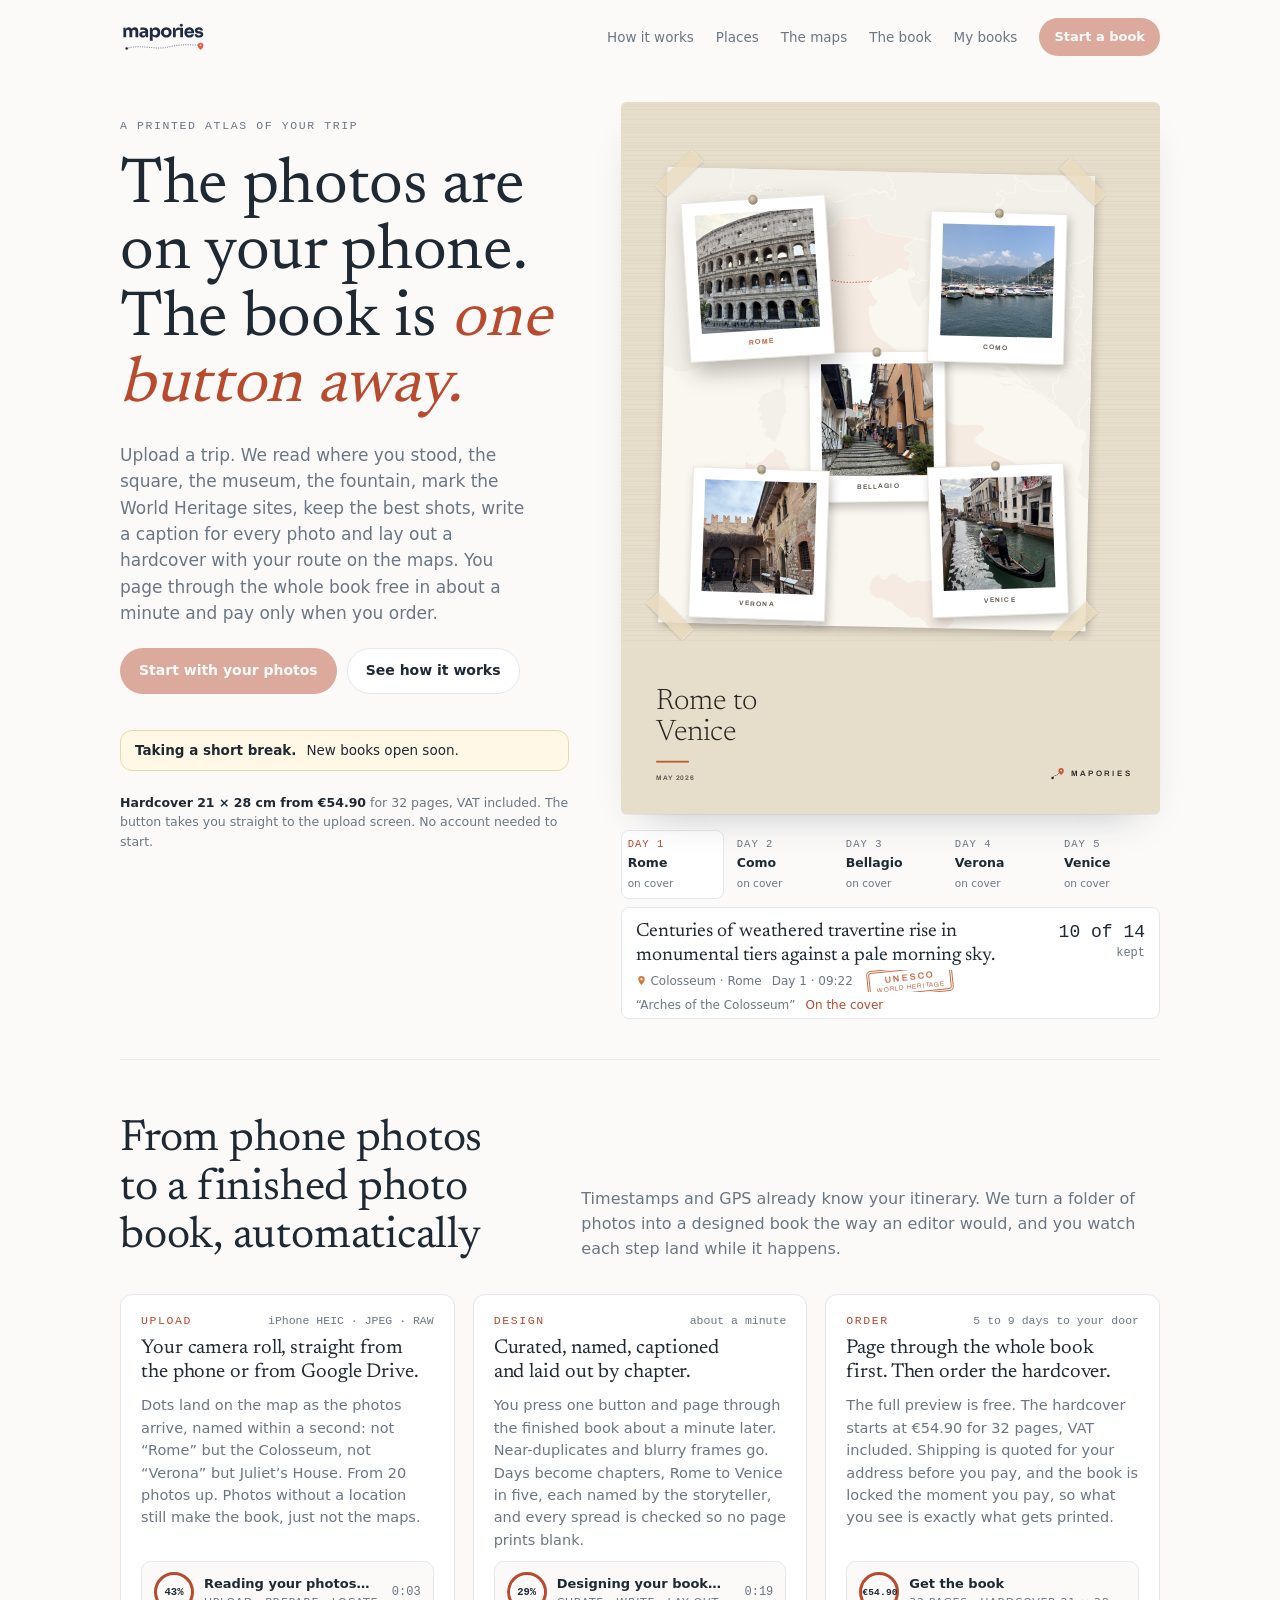
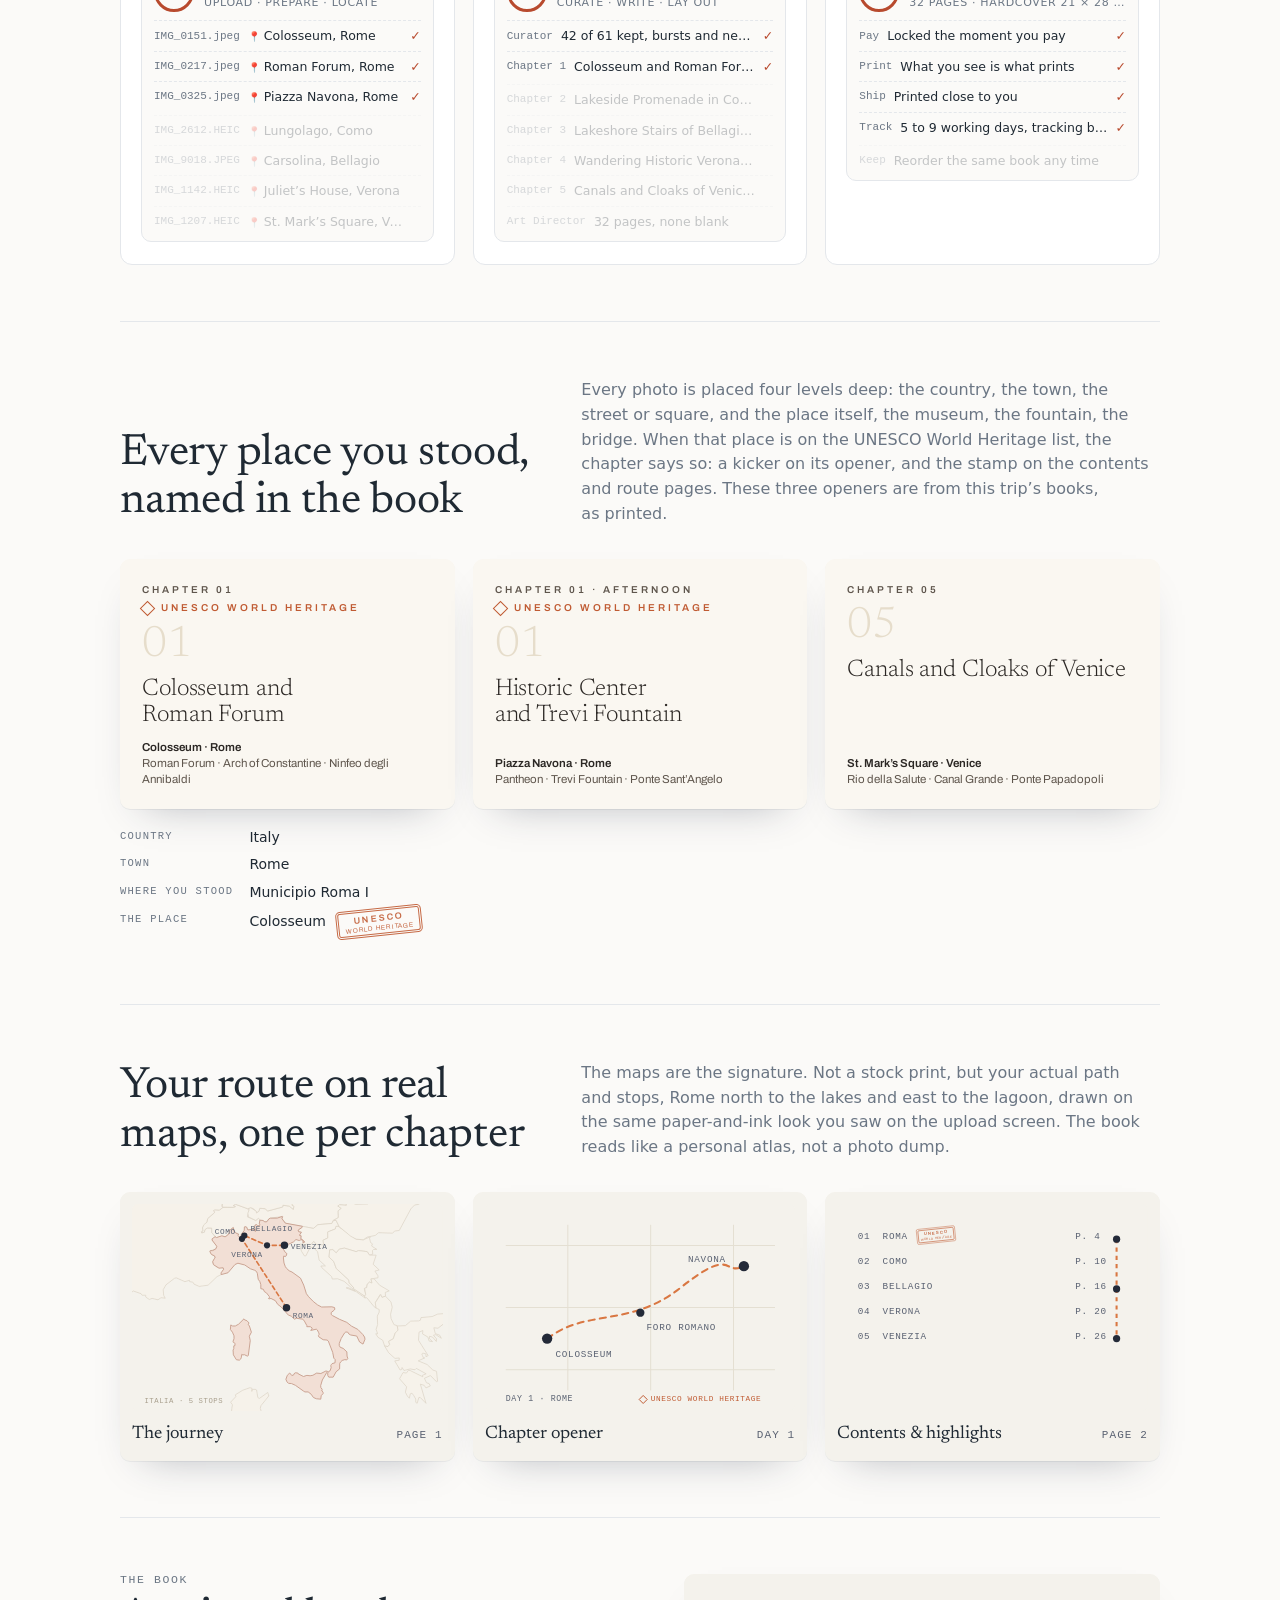
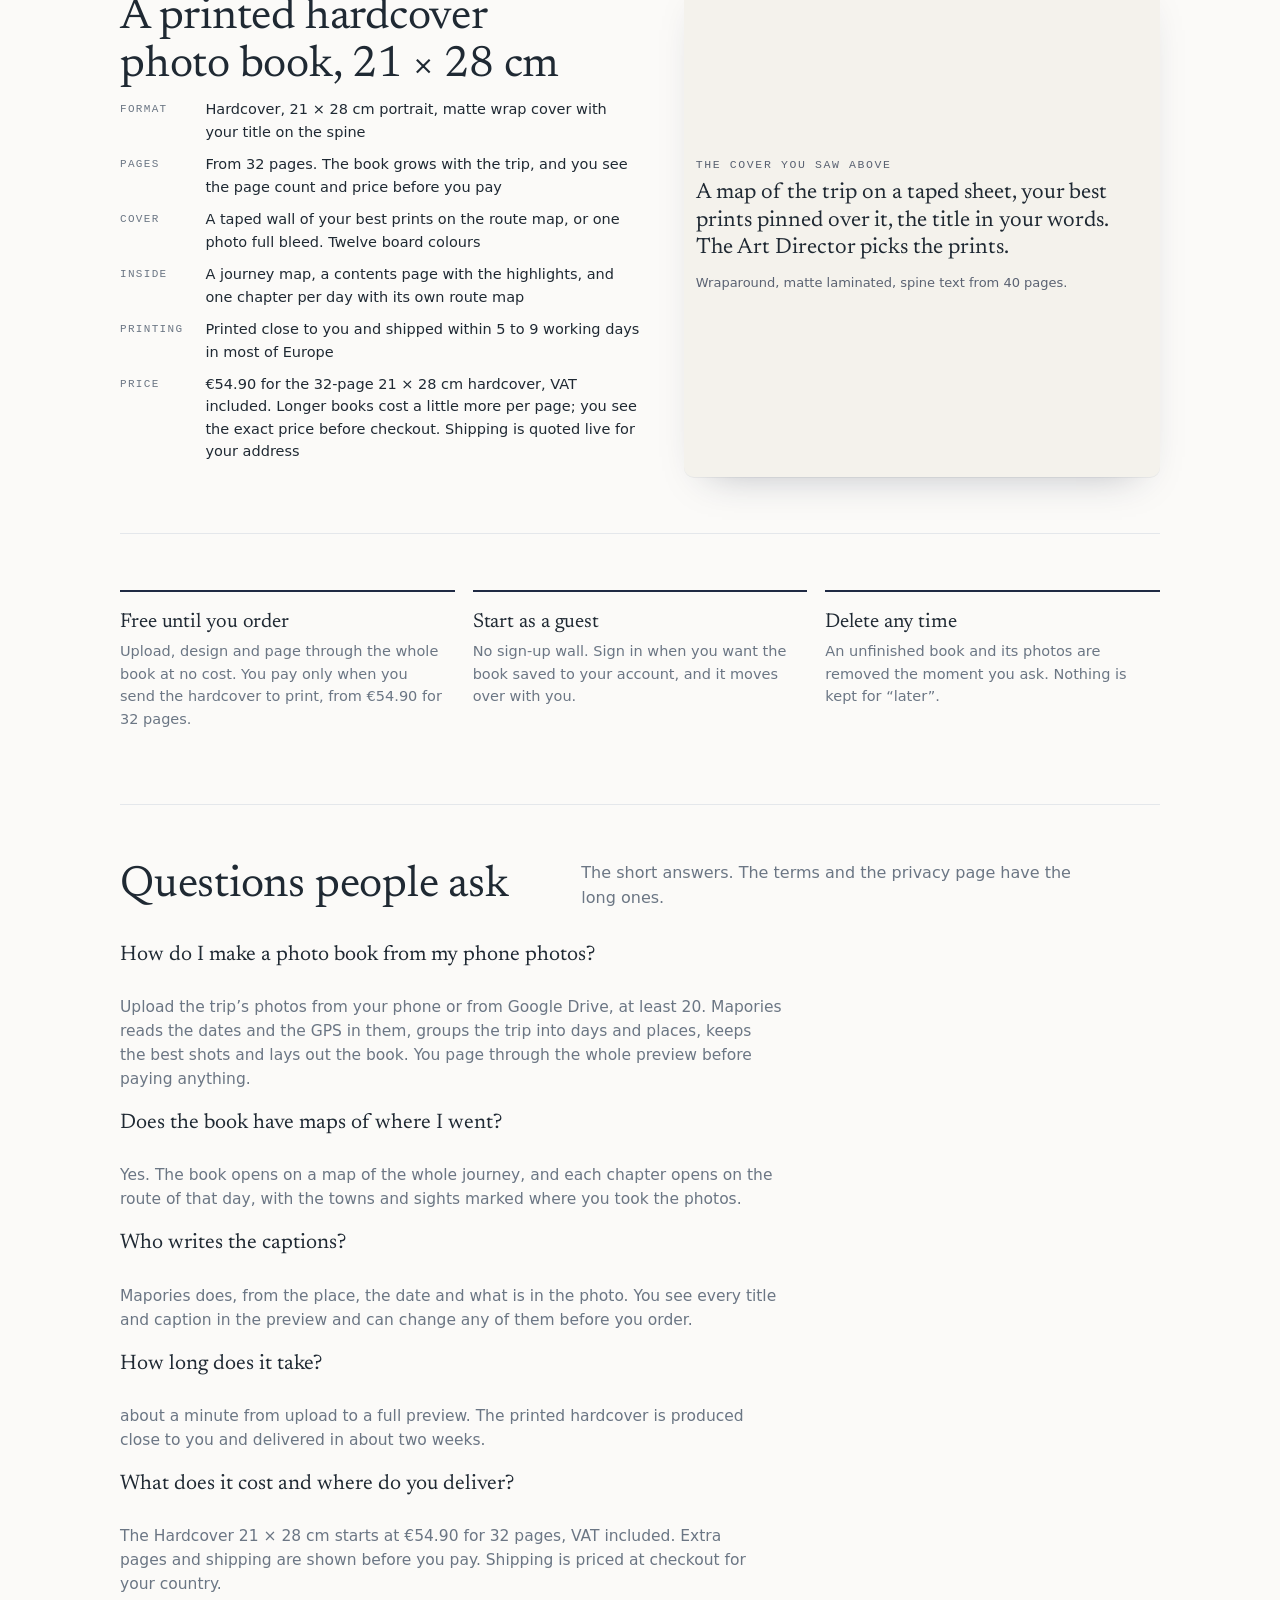
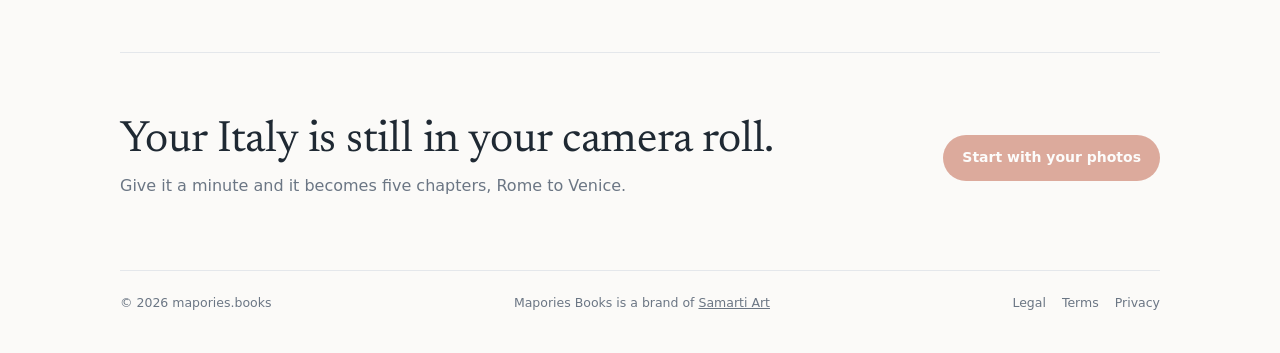
==== index.html @ a2a9ebfa "Landing copy for search: title, headings, FAQ with FAQPage data, delivery line bound to ship_to Co-A" ====
<!doctype html>
<html lang="en" data-site="site.json">
<head>
<meta charset="utf-8">
<meta name="viewport" content="width=device-width, initial-scale=1, viewport-fit=cover">
<link rel="icon" href="assets/favicon.svg" type="image/svg+xml">
<link rel="canonical" href="https://maporiesbooks.com/">
<meta name="theme-color" content="#1f2a44">
<meta property="og:type" content="website">
<meta property="og:site_name" content="Mapories Books">
<meta property="og:url" content="https://maporiesbooks.com/">
<meta property="og:title" content="Mapories Books — a travel photo book with your route on the maps">
<meta property="og:description" content="A travel photo book made from your phone photos: we read where you stood, keep the best shots, write the captions and lay out a hardcover with your route on the maps. Preview free in about a minute, pay only when you order.">
<meta property="og:image" content="https://maporiesbooks.com/assets/og-image.png">
<meta property="og:image:width" content="1200">
<meta property="og:image:height" content="630">
<meta property="og:image:alt" content="A Mapories hardcover: five photo prints taped over a map of Italy, titled Rome to Venice">
<meta name="twitter:card" content="summary_large_image">
<meta name="twitter:title" content="Mapories Books — a travel photo book with your route on the maps">
<meta name="twitter:description" content="Upload a trip. Preview the hardcover in a minute. Pay only when you order.">
<meta name="twitter:image" content="https://maporiesbooks.com/assets/og-image.png">
<title>Mapories Books — a travel photo book with your route on the maps</title>
<meta name="description" content="A travel photo book made from your phone photos: we read where you stood, keep the best shots, write the captions and lay out a hardcover with your route on the maps. Preview free in about a minute, pay only when you order.">
<style>
  @font-face{font-family:Newsreader; src:url("fonts/newsreader.ttf") format("truetype"); font-weight:400; font-display:swap}
  @font-face{font-family:Newsreader; src:url("fonts/newsreader_light.ttf") format("truetype"); font-weight:300; font-display:swap}
  @font-face{font-family:Archivo; src:url("fonts/archivo.ttf") format("truetype"); font-weight:400; font-display:swap}
  @font-face{font-family:Archivo; src:url("fonts/archivo_semibold.ttf") format("truetype"); font-weight:600; font-display:swap}
  :root{
    --bg:#fbfaf8; --card:#ffffff; --ink:#1f2933; --mut:#6b7684; --line:#e4e7eb;
    --navy:#1f2a44; --navysoft:#e9ecf3; --terra:#b84a2e; --terrasoft:#f7e7df;
    --mapbg:#f4f2ec; --mapgrid:#e4dfd2; --mapland:#eae4d6; --mapmut:#a89f8d; --maproute:#d97742; --mappin:#232a38; --maplbl:#5a6272;
    --paper-shadow:0 1px 0 rgba(31,41,51,.06), 0 18px 40px -24px rgba(31,42,68,.35);
    --note:#fff8e6; --noteline:#ead9a8;
    --wm-filter:none;
  }
  @media (prefers-color-scheme: dark){
    :root:not([data-theme="light"]){
      --bg:#141a27; --card:#1b2233; --ink:#eef1f6; --mut:#9aa5b8; --line:#2b3446;
      --navy:#c9d3ec; --navysoft:#25304a; --terra:#e07a5a; --terrasoft:#3a2620;
      --paper-shadow:0 1px 0 rgba(0,0,0,.4), 0 24px 50px -24px rgba(0,0,0,.7);
      --note:#2a2616; --noteline:#4a4020; --wm-filter:brightness(0) invert(1);
    }
  }
  :root[data-theme="dark"]{
    --bg:#141a27; --card:#1b2233; --ink:#eef1f6; --mut:#9aa5b8; --line:#2b3446;
    --navy:#c9d3ec; --navysoft:#25304a; --terra:#e07a5a; --terrasoft:#3a2620;
    --paper-shadow:0 1px 0 rgba(0,0,0,.4), 0 24px 50px -24px rgba(0,0,0,.7);
    --note:#2a2616; --noteline:#4a4020; --wm-filter:brightness(0) invert(1);
  }
  *{box-sizing:border-box}
  html,body{margin:0}
  img{max-width:100%}
  [hidden]{display:none!important}
  body{background:var(--bg); color:var(--ink); font:15px/1.55 system-ui,-apple-system,"Segoe UI",Roboto,sans-serif;
    -webkit-font-smoothing:antialiased}
  .wrap{max-width:1120px; margin:0 auto; padding-inline:clamp(16px,4vw,40px)}
  h1,h2,h3{font-family:Newsreader,Georgia,"Times New Roman",serif; font-weight:400; letter-spacing:-.005em; text-wrap:balance; margin:0}
  h1{font-size:clamp(36px,5.2vw,64px); line-height:1.04}
  h1 em{font-style:italic; color:var(--terra)}
  h2{font-size:clamp(30px,3.6vw,44px); line-height:1.1}
  h3{font-size:22px; line-height:1.2}
  p{margin:0}
  .eyebrow{font:500 11.5px/1 ui-monospace,SFMono-Regular,Menlo,monospace; letter-spacing:.14em; text-transform:uppercase; color:var(--mut)}
  .mono{font-family:ui-monospace,SFMono-Regular,Menlo,monospace}
  a{color:inherit}
  button{font:inherit; cursor:pointer}
  :focus-visible{outline:2px solid var(--terra); outline-offset:2px}

  /* ---- bar ---- */
  .bar{display:flex; align-items:center; justify-content:space-between; gap:16px; padding-block:18px}
  .bar img{height:30px; width:auto; display:block; filter:var(--wm-filter)}
  .bar nav{display:flex; gap:22px; align-items:center; font-size:13.5px; color:var(--mut)}
  .bar nav a{text-decoration:none}
  .bar nav a:hover{color:var(--ink)}
  .btn{display:inline-flex; align-items:center; gap:8px; padding:11px 18px; border-radius:999px; border:1px solid transparent;
    font-weight:600; font-size:14px; text-decoration:none; transition:transform .12s ease, background .12s ease}
  .btn.cta{background:var(--terra); color:#fff}
  .btn.cta:hover{transform:translateY(-1px); filter:brightness(1.04)}
  .btn.ghost{border-color:var(--line); color:var(--ink); background:var(--card)}
  .btn.ghost:hover{border-color:var(--navy)}
  .btn.sm{padding:8px 14px; font-size:13px}
  /* the start switch (site.json start.enabled=false): every start button
     goes quiet and the notice says when it is back — #529 */
  .btn[aria-disabled="true"]{opacity:.45; pointer-events:none; filter:none; transform:none}
  .notice{display:flex; gap:10px; align-items:flex-start; margin-top:14px; padding:10px 14px; border-radius:12px;
    background:var(--note); border:1px solid var(--noteline); color:var(--ink); font-size:13.5px; line-height:1.4}
  .notice b{white-space:nowrap}

  /* ---- hero ---- */
  .hero{display:grid; grid-template-columns:minmax(280px,5fr) minmax(0,6fr); gap:clamp(24px,4vw,56px); align-items:start; padding-block:28px 40px}
  .hero .lede{display:flex; flex-direction:column; gap:22px; padding-top:18px}
  .hero .lede p.sub{font-size:17px; color:var(--mut); max-width:38ch; text-wrap:pretty}
  .hero .ctas{display:flex; gap:10px; flex-wrap:wrap; align-items:center}
  .hero .fine{font-size:12.5px; color:var(--mut)}
  .hero .fine b{color:var(--ink); font-weight:600}

  /* the hero IS the cover — the app's own Cover Artist composed this
     wall (cover_artist.scene_html, Meridian v38 taped wall) for a
     chosen route; its CSS is used as generated, scoped and scaled.
     Paper colours are fixed in both themes: it is a printed object. */
  .cover-wrap{position:relative}
  .cover{position:relative; width:100%; aspect-ratio:231/305; overflow:hidden; border-radius:6px; box-shadow:var(--paper-shadow); background:#e6ddcb}
  .wall-scale{position:absolute; left:0; top:0; width:231mm; height:305mm; transform-origin:0 0; transform:scale(var(--k,1))}
.wall-scale .wall{position:relative;width:231mm;height:231mm;overflow:hidden;background:#faf7f1}
.wall-scale .map{position:absolute;inset:0;overflow:hidden}
.wall-scale .board{position:absolute;inset:0;background:#e6ddcb;background-image:repeating-linear-gradient(0deg,rgba(43,39,36,.025) 0 .3mm,transparent .3mm 1.1mm)}
.wall-scale .sheet{position:absolute;left:18mm;top:30mm;right:30mm;bottom:6mm;background:#faf7f1;box-shadow:.6mm 1.2mm 3mm rgba(43,39,36,.24),0 0 .2mm rgba(43,39,36,.12),inset 0 0 0 .25mm rgba(255,255,255,.7)}
.wall-scale .weave,.wall-scale .ripple,.wall-scale .hem,.wall-scale .fold{position:absolute;inset:0;display:none}
.wall-scale .pin.corner{display:none;top:auto;left:auto;transform:none}
.wall-scale .pin.c0{top:2.4mm;left:2.4mm}
.wall-scale .pin.c1{top:2.4mm;right:2.4mm}
.wall-scale .pin.c2{bottom:2.4mm;left:2.4mm}
.wall-scale .pin.c3{bottom:2.4mm;right:2.4mm}
.wall-scale .tape{display:none;position:absolute;width:22mm;height:7mm;background:rgba(233,220,190,.78);box-shadow:0 .3mm 1mm rgba(43,39,36,.18);border-left:.4mm solid rgba(255,255,255,.35);border-right:.4mm solid rgba(255,255,255,.35)}
.wall-scale .tape.t0{left:-6mm;top:-1mm;transform:rotate(-45deg)}
.wall-scale .tape.t1{right:-6mm;top:-1mm;transform:rotate(45deg)}
.wall-scale .tape.t2{left:-6mm;bottom:-1mm;transform:rotate(45deg)}
.wall-scale .tape.t3{right:-6mm;bottom:-1mm;transform:rotate(-45deg)}
.wall-scale .sheet{transform:rotate(1.2deg);box-shadow:.8mm 1.4mm 3.5mm rgba(43,39,36,.26)}
.wall-scale .tape{display:block}
.wall-scale .print{position:absolute;background:#fff;padding:5mm 5mm 3mm;border:0.3mm solid #e3d9cb;box-shadow:1mm 2mm 4mm rgba(43,39,36,0.28)}
.wall-scale .print img{display:block;object-fit:cover}
.wall-scale .pin{position:absolute;top:-1.8mm;left:50%;transform:translateX(-50%);width:3.8mm;height:3.8mm;border-radius:50%;border:0.2mm solid #8a7f6a;background:radial-gradient(circle at 35% 30%,#ddd2bd,#978b74 72%)}
.wall-scale .cap{text-align:center;margin-top:3.2mm;margin-bottom:1.8mm;font:600 8pt Archivo,'Helvetica Neue',Arial,sans-serif;letter-spacing:0.18em;color:#5c534a}
  /* the typography band under the wall, as the coverwrap template sets it */
  .wall-scale .band{position:absolute; left:0; right:0; top:231mm; height:74mm; background:#e6ddcb; display:flex; align-items:flex-end; justify-content:space-between; padding:12mm 12mm 14mm 15mm; color:#2b2724}
  .wall-scale .blk{display:flex; flex-direction:column; gap:5mm}
  .wall-scale .accent-bar{width:14mm; height:.8mm; background:#c05b33}
  .wall-scale .cwp-brand{display:flex; align-items:center; gap:3mm; font:600 9.5pt Archivo,"Helvetica Neue",Arial,sans-serif; letter-spacing:.3em; text-transform:uppercase}
  .wall-scale .cwp-mark{display:block; width:6mm; color:#2b2724}
  .wall-scale .cwp-mark svg{display:block; width:100%; height:auto}
  .wall-scale .cwp-title{margin:0; font:300 36pt/1.05 Newsreader,Georgia,"Times New Roman",serif; letter-spacing:-.01em; text-wrap:balance}
  .wall-scale .cap.cwp-sub{text-align:left; margin:0; text-transform:uppercase; color:#5c534a}
  /* the landing page's one addition: a print answers the day strip */
  .wall-scale .print{cursor:pointer; transition:scale .3s ease, box-shadow .3s ease}
  .wall-scale .print.on{scale:1.06; z-index:3 !important; box-shadow:2mm 4mm 9mm rgba(43,39,36,.34)}
  .wall-scale .print.on .cap{color:#c05b33}

  .days{display:grid; grid-template-columns:repeat(5,1fr); gap:6px; margin-top:16px}
  .day{appearance:none; border:1px solid transparent; background:transparent; border-radius:8px; padding:8px 6px 7px; text-align:left;
    display:flex; flex-direction:column; gap:3px; color:var(--mut); min-width:0; transition:background .15s ease}
  .day .d{white-space:nowrap; font:500 10.5px/1 ui-monospace,SFMono-Regular,Menlo,monospace; letter-spacing:.1em; text-transform:uppercase}
  .day .w{font-size:12.5px; font-weight:600; color:var(--ink); white-space:nowrap; overflow:hidden; text-overflow:ellipsis}
  .day .p{font-size:10.5px; color:var(--mut); white-space:nowrap}
  .day:hover{background:var(--navysoft)}
  .day[aria-pressed="true"]{background:var(--card); border-color:var(--line); color:var(--terra)}
  .day[aria-pressed="true"] .d{color:var(--terra)}
  /* the day card keeps one size while the days roll: room for a two-line
     caption and one meta row, whatever the day says */
  .hl{margin-top:8px; background:var(--card); border:1px solid var(--line); border-radius:8px; padding:12px 14px; display:grid;
    grid-template-columns:1fr auto; gap:12px; align-items:start; height:112px; overflow:hidden}
  .hl .t{min-width:0; display:flex; flex-direction:column; gap:2px}
  .hl .cap{font-family:Newsreader,Georgia,serif; font-size:19px; line-height:1.25; color:var(--ink); text-wrap:pretty; height:calc(2 * 1.25em); overflow:hidden; display:-webkit-box; -webkit-line-clamp:2; -webkit-box-orient:vertical}
  .hl .meta{font-size:12px; color:var(--mut); display:flex; gap:10px; flex-wrap:nowrap; align-items:center; height:22px; white-space:nowrap; overflow:hidden}
  .hl .meta > span{flex:none}
  .hl .meta .ttl{flex:0 1 auto; min-width:0; overflow:hidden; text-overflow:ellipsis}
  .hl .meta svg{width:11px; height:11px; vertical-align:-1px; color:var(--maproute)}
  .hl .meta .onwall{color:var(--terra)}
  .stamp{display:inline-grid; justify-items:center; white-space:nowrap; padding:3px 6px 2px; border:1px solid #c66a46; border-radius:2.5px;
    outline:.8px solid #c66a46; outline-offset:1.6px; transform:rotate(-6deg); transform-origin:center; color:#c66a46; vertical-align:middle; margin:0 8px;
    font:400 6.5px/1 Archivo,"Helvetica Neue",Arial,sans-serif; letter-spacing:.12em; text-transform:uppercase}
  .stamp b{font-size:9px; font-weight:600; letter-spacing:.22em; margin-bottom:1.5px}
  .hl .meta .stamp{margin:0 6px}
  /* the places section: three chapter openers as the book prints them */
  .openers{display:grid; grid-template-columns:repeat(3,minmax(0,1fr)); gap:18px}
  .opener{background:#faf7f1; color:#2b2724; border-radius:10px; box-shadow:var(--paper-shadow); padding:26px 22px 22px; min-height:250px; display:flex; flex-direction:column; gap:8px}
  .opener .kick{font:600 10px/1 Archivo,"Helvetica Neue",Arial,sans-serif; letter-spacing:.3em; text-transform:uppercase; color:#5f564d}
  .opener .kick.heritage{display:flex; align-items:center; gap:8px; color:#c05b33}
  .opener .kick.heritage::before{content:""; width:9px; height:9px; border:1.4px solid #c05b33; transform:rotate(45deg); display:inline-block}
  .opener .num{font:300 44px/1 Newsreader,Georgia,serif; color:#e6ddcb; margin-top:2px}
  .opener .chp{font:300 24px/1.1 Newsreader,Georgia,serif; letter-spacing:-.005em; text-wrap:balance}
  .opener .where{font:400 11.5px/1.4 Archivo,"Helvetica Neue",Arial,sans-serif; color:#5f564d; margin-top:auto}
  .opener .where b{font-weight:600; color:#2b2724}
  .ladder{display:grid; grid-template-columns:auto 1fr; gap:6px 16px; font-size:14px; margin-top:18px; max-width:52ch}
  .ladder dt{font:500 10.5px/1.9 ui-monospace,SFMono-Regular,Menlo,monospace; letter-spacing:.12em; text-transform:uppercase; color:var(--mut)}
  .ladder dd{margin:0}
  .ladder dd .stamp{margin-left:8px}
  .hl .cnt{font:400 12px/1.35 ui-monospace,SFMono-Regular,Menlo,monospace; color:var(--mut); text-align:right; font-variant-numeric:tabular-nums; white-space:nowrap; min-width:8ch}
  .hl .cnt b{display:block; font-size:18px; color:var(--ink); font-weight:500}

  /* ---- sections ---- */
  section.s{padding-block:56px; border-top:1px solid var(--line)}
  .faq{margin:0; display:grid; gap:20px; max-width:70ch}
  .faq dt{font:400 21px/1.25 Newsreader,Georgia,"Times New Roman",serif; margin:0; text-wrap:balance}
  .faq dd{margin:6px 0 0; color:var(--mut); font-size:15.5px; line-height:1.55; text-wrap:pretty}
  .shead{display:grid; grid-template-columns:minmax(0,1fr) minmax(0,1.4fr); gap:24px 48px; align-items:end; margin-bottom:32px}
  .shead p{color:var(--mut); font-size:16px; max-width:56ch; text-wrap:pretty}
  .steps{display:grid; grid-template-columns:repeat(3,minmax(0,1fr)); grid-template-rows:auto auto auto 1fr; gap:18px}
  .step{background:var(--card); border:1px solid var(--line); border-radius:12px; padding:20px 20px 22px; display:grid; grid-template-rows:subgrid; grid-row:span 4; row-gap:10px; align-content:start}
  .step{min-width:0}
  .step .ticket{align-self:start; margin-top:0; min-width:0}
  .ticket .tt b, .ticket .tt small{white-space:nowrap; overflow:hidden; text-overflow:ellipsis}
  .step h3{font-size:20px}
  .step .k{display:flex; justify-content:space-between; align-items:center}
  .step .k .eyebrow{color:var(--terra)}
  .step .k .tm{font:400 11.5px/1 ui-monospace,SFMono-Regular,Menlo,monospace; color:var(--mut)}
  .step p{color:var(--mut); font-size:14.5px; text-wrap:pretty}
  .rows{display:flex; flex-direction:column; gap:6px; margin-top:6px; font-size:13px}
  .rows div{display:flex; justify-content:space-between; gap:10px; padding:6px 0; border-top:1px dashed var(--line)}
  .rows div span:last-child{color:var(--mut); font-variant-numeric:tabular-nums}
  .rows .tick{color:var(--terra); font-weight:600}

  /* the step-1 ticket, replayed with the rows from the real test run */
  .ticket{margin-top:10px; border:1px solid var(--line); border-radius:10px; background:var(--bg); padding:10px 12px 8px}
  .ticket .th{display:flex; align-items:center; gap:10px}
  .ticket .ring{width:40px; height:40px; border-radius:50%; border:3px solid var(--terra); display:grid; place-items:center; flex:none;
    font:600 10.5px/1 ui-monospace,SFMono-Regular,Menlo,monospace; color:var(--ink); font-variant-numeric:tabular-nums}
  .ticket .tt{display:flex; flex-direction:column; min-width:0; flex:1}
  .ticket .tt b{font-size:13px; font-weight:600; color:var(--ink)}
  .ticket .tt small{font-size:11px; color:var(--mut); letter-spacing:.06em; text-transform:uppercase}
  .ticket .tk{font-size:12px; color:var(--mut); font-variant-numeric:tabular-nums}
  .trows{list-style:none; margin:8px 0 0; padding:0; display:flex; flex-direction:column}
  .trows li{display:flex; align-items:center; gap:8px; padding:5px 0; border-top:1px dashed var(--line); font-size:12.5px; color:var(--ink);
    opacity:.25; transform:translateY(3px); transition:opacity .35s ease, transform .35s ease}
  .trows li.seen{opacity:1; transform:none}
  .trows li .f{font-family:ui-monospace,SFMono-Regular,Menlo,monospace; font-size:11px; color:var(--mut); flex:none}
  .trows li .pl{flex:1; min-width:0; white-space:nowrap; overflow:hidden; text-overflow:ellipsis}
  .ticket[data-ticket="upload"] .trows li .pl::before{content:"📍"; font-size:10px; margin-right:4px}
  .ticket .ring.text{font-size:9.5px; letter-spacing:.02em}
  .trows li .tick{color:var(--terra); font-weight:600; opacity:0; transition:opacity .3s .2s}
  .trows li.seen .tick{opacity:1}

  .maps3{display:grid; grid-template-columns:repeat(3,1fr); gap:18px}
  .mt{background:var(--mapbg); border-radius:10px; padding:12px; color:#1f2933; box-shadow:var(--paper-shadow); display:flex; flex-direction:column; gap:10px}
  .mt svg{width:100%; height:auto; display:block; border-radius:6px}
  .mt svg text{font-family:ui-monospace,SFMono-Regular,Menlo,monospace; fill:#5a6272; font-size:9px; letter-spacing:.08em; text-transform:uppercase}
  .mt .c{display:flex; justify-content:space-between; align-items:baseline; gap:8px}
  .mt .c b{font-family:Newsreader,Georgia,serif; font-weight:400; font-size:18px}
  .mt .c span{font:400 11px/1 ui-monospace,SFMono-Regular,Menlo,monospace; letter-spacing:.1em; text-transform:uppercase; color:#5a6272}

  .book{display:grid; grid-template-columns:minmax(0,1.1fr) minmax(0,1fr); gap:40px; align-items:center}
  .spec{display:grid; grid-template-columns:auto 1fr; gap:10px 22px; font-size:14.5px; margin-top:8px}
  .spec dt{color:var(--mut); font:500 11px/1.6 ui-monospace,SFMono-Regular,Menlo,monospace; letter-spacing:.12em; text-transform:uppercase; padding-top:3px}
  .spec dd{margin:0}

  .trust{display:grid; grid-template-columns:repeat(3,1fr); gap:18px}
  .trust div{padding:18px 0; border-top:2px solid var(--navy)}
  .trust h3{margin-bottom:6px; font-size:20px}
  .trust p{color:var(--mut); font-size:14.5px; text-wrap:pretty}

  .final{padding-block:64px 72px; text-align:left; display:grid; grid-template-columns:minmax(0,1.2fr) auto; gap:24px; align-items:center; border-top:1px solid var(--line)}
  footer{padding-block:22px 40px; border-top:1px solid var(--line); display:flex; justify-content:space-between; gap:16px; flex-wrap:wrap; font-size:12.5px; color:var(--mut)}
  footer .legal{display:flex; gap:16px}
  footer .legal a{text-decoration:none}
  footer .legal a:hover{color:var(--ink)}


  @media (max-width:880px){
    .hero{grid-template-columns:1fr}
    .steps,.maps3,.trust,.openers{grid-template-columns:1fr}
    .steps{grid-template-rows:none}
    .step{grid-template-rows:auto; grid-row:auto}
    .shead,.book{grid-template-columns:1fr}
    .final{grid-template-columns:1fr}
    .bar nav a.hide{display:none}
  }
  @media (max-width:560px){
    .days{grid-template-columns:repeat(4,1fr)}
    .day .w{display:none}
    .day .p{display:none}
  }
  @media (prefers-reduced-motion: reduce){ *{animation:none!important; transition:none!important} }
</style>
<script type="application/ld+json">
{"@context":"https://schema.org","@graph":[
 {"@type":"Organization","@id":"https://maporiesbooks.com/#org","name":"Mapories Books","legalName":"Samarti Art Ltd.","url":"https://maporiesbooks.com/","logo":"https://maporiesbooks.com/assets/og-image.png","email":"office@maporiesbooks.com","sameAs":["https://samartiart.com"]},
 {"@type":"WebSite","@id":"https://maporiesbooks.com/#site","url":"https://maporiesbooks.com/","name":"Mapories Books","publisher":{"@id":"https://maporiesbooks.com/#org"}},
 {"@type":"Product","name":"Mapories photobook","description":"A printed hardcover atlas of one trip: your photos, captions and route maps, laid out automatically from the photos' dates and places.","image":"https://maporiesbooks.com/assets/og-image.png","brand":{"@type":"Brand","name":"Mapories Books"},"offers":{"@type":"Offer","url":"https://maporiesbooks.com/","priceCurrency":"EUR","price":"54.90","priceValidUntil":"2027-12-31","availability":"https://schema.org/InStock","seller":{"@id":"https://maporiesbooks.com/#org"}}}
,
 {"@type":"FAQPage","mainEntity":[
  {"@type":"Question","name":"How do I make a photo book from my phone photos?","acceptedAnswer":{"@type":"Answer","text":"Upload the trip's photos from your phone or from Google Drive, at least 20. Mapories reads the dates and the GPS in them, groups the trip into days and places, keeps the best shots and lays out the book. You page through the whole preview before paying anything."}},
  {"@type":"Question","name":"Does the book have maps of where I went?","acceptedAnswer":{"@type":"Answer","text":"Yes. The book opens on a map of the whole journey, and each chapter opens on the route of that day, with the towns and sights marked where you took the photos."}},
  {"@type":"Question","name":"Who writes the captions?","acceptedAnswer":{"@type":"Answer","text":"Mapories does, from the place, the date and what is in the photo. You see every title and caption in the preview and can change any of them before you order."}},
  {"@type":"Question","name":"How long does it take?","acceptedAnswer":{"@type":"Answer","text":"About a minute from upload to a full preview. The printed hardcover is produced close to you and delivered in about two weeks."}},
  {"@type":"Question","name":"What does it cost and where do you deliver?","acceptedAnswer":{"@type":"Answer","text":"A 21 × 28 cm hardcover starts at €54.90 for 32 pages, VAT included. Extra pages and shipping are shown before you pay; shipping is priced at checkout for your country."}}
 ]}
]}
</script>
</head>
<body>
<svg width="0" height="0" style="position:absolute" aria-hidden="true">
  <symbol id="pin" viewBox="0 0 16 16">
    <path fill="currentColor" d="M8 1.2C5.4 1.2 3.3 3.3 3.3 5.9c0 3.5 4.7 8.9 4.7 8.9s4.7-5.4 4.7-8.9C12.7 3.3 10.6 1.2 8 1.2zm0 6.5a1.9 1.9 0 1 1 0-3.8 1.9 1.9 0 0 1 0 3.8z"/>
  </symbol>
</svg>



<div class="wrap">
  <header class="bar">
    <a href="/" aria-label="mapories.books"><img src="assets/wordmark.svg" alt="mapories.books" width="103" height="36"></a>
    <nav>
      <a href="#how" class="hide">How it works</a>
      <a href="#places" class="hide">Places</a>
      <a href="#maps" class="hide">The maps</a>
      <a href="#book" class="hide">The book</a>
      <a href="/app#books" class="hide" data-app="books_path">My books</a>
      <a href="/app#new" class="btn cta sm" data-start>Start a book</a>
    </nav>
  </header>

  <section class="hero">
    <div class="lede">
      <p class="eyebrow">A printed atlas of your trip</p>
      <h1>The photos are on your phone.<br>The book is <em>one button away.</em></h1>
      <p class="sub">Upload a trip. We read where you stood, the square, the museum, the fountain, mark the World Heritage sites, keep the best shots, write a caption for every photo and lay out a hardcover with your route on the maps. You page through the whole book free in about a minute and pay only when you order.</p>
      <div class="ctas">
        <a href="/app#new" class="btn cta" data-start>Start with your photos</a>
        <a href="#how" class="btn ghost">See how it works</a>
      </div>
      <p class="notice" id="startNotice" hidden role="status"></p>
      <p class="fine"><b><span data-bind="product">Hardcover 21 × 28 cm</span> from <span data-bind="price">€54.90</span></b> for <span data-bind="pages">32</span> pages, VAT included. The button takes you straight to the upload screen. No account needed to start.</p>
    </div>

    <div class="cover-wrap">
      <div class="cover" id="cover">
        <div class="wall-scale" id="wallScale">
<div class="wall"><div class="board"></div><div class="sheet"><div class="map"><svg viewBox="0 0 231 231" data-extent="37.20756 5.41166 47.81344 19.70234" xmlns="http://www.w3.org/2000/svg" style="display:block;width:100%;height:100%"><rect width="231" height="231" fill="#faf7f1"/><path d="M113.6,128.8L113.5,128.8L113.5,128.7L113.6,128.7L113.6,128.8Z M98.5,318.7L98.4,319.2L97.9,323.4L97.8,324.9L97.7,327.4L97.7,330.4L99.0,333.0L99.0,334.1L98.5,335.4L96.1,336.9L93.0,338.8L90.4,340.7L87.5,342.7L86.6,344.0L85.2,345.0L84.0,345.9L83.8,346.9L83.0,348.7L81.9,350.2L79.1,350.8L78.6,351.3L77.3,353.5L76.8,354.3L76.0,356.1L77.0,360.7L78.1,365.5L78.3,367.5L78.3,369.1L77.7,370.9L76.2,373.5L75.1,375.4L73.1,378.7L72.5,379.6L71.0,380.5L68.3,381.8L66.4,383.0L65.4,377.9L64.6,373.5L63.9,369.8L62.7,363.5L61.6,358.1L60.6,352.7L59.7,347.8L58.7,342.9L58.3,342.1L55.5,339.8L52.9,337.7L50.2,335.2L47.2,332.6L46.8,329.3L45.2,324.2L43.7,321.4L43.1,320.7L39.9,318.9L38.0,317.6L37.5,316.8L37.1,314.8L35.8,310.7L34.3,307.0L33.8,304.5L33.7,301.4L34.0,299.1L34.6,298.1L37.8,295.3L39.2,291.9L41.0,290.6L42.6,289.7L43.8,288.6L45.0,286.8L45.8,284.9L46.0,282.8L46.3,279.5L46.9,277.2L48.2,274.6L47.7,272.5L46.9,270.3L47.2,266.4L47.0,264.8L46.4,263.4L45.8,261.6L45.8,260.1L46.4,256.2L46.8,253.2L47.5,249.3L47.2,248.2L46.7,247.4L45.2,246.5L45.2,246.0L45.6,245.4L47.8,243.5L49.0,240.7L50.0,240.1L51.6,239.1L51.5,238.0L51.2,236.9L55.2,235.6L59.0,232.1L60.3,231.3L69.1,228.1L70.3,228.3L71.5,228.8L71.2,230.0L70.7,230.9L71.4,232.6L72.5,231.6L72.2,230.9L72.2,230.0L74.0,229.9L75.6,230.1L77.3,231.0L77.2,234.8L79.6,238.5L78.9,240.3L80.8,241.4L82.5,240.1L83.4,238.2L86.5,237.0L89.5,234.2L91.2,233.9L91.6,236.2L92.4,238.3L91.3,239.0L89.8,241.1L87.1,246.6L84.5,248.2L82.7,250.3L82.1,251.7L81.9,253.5L82.3,256.6L83.7,259.8L85.3,261.7L86.8,262.3L90.4,265.3L90.3,267.1L90.8,269.2L91.0,271.8L92.3,273.9L89.6,278.3L88.2,281.6L85.3,286.1L82.8,289.0L77.4,293.3L76.1,294.8L75.2,296.2L74.8,297.8L75.0,299.6L76.7,304.1L79.1,306.8L81.5,308.2L85.7,307.6L85.5,309.4L85.9,311.4L87.6,311.3L88.7,311.0L89.7,309.0L91.7,310.4L92.8,314.6L94.5,315.9L94.7,316.4L94.1,316.7L93.6,317.2L94.1,317.5L95.8,318.1L96.8,317.7L98.5,318.7Z M66.5,6.3L67.0,6.6L68.1,7.5L67.8,9.2L66.5,11.8L65.8,13.9L65.7,15.6L65.9,16.4L66.1,16.3L67.4,16.5L68.0,16.5L70.0,16.9L71.7,17.6L72.0,18.2L72.2,19.1L74.1,20.2L76.3,20.9L77.1,20.7L79.8,18.0L80.9,18.5L81.5,19.9L81.5,20.7L80.7,23.5L80.6,25.0L81.2,26.0L81.3,26.8L81.1,27.5L80.0,27.6L78.6,27.2L77.3,26.0L76.4,26.1L75.6,26.4L75.2,27.6L74.8,29.0L74.9,29.7L75.5,30.3L75.9,31.6L76.3,33.2L76.5,34.0L76.2,34.3L75.5,34.5L74.8,34.3L73.7,32.4L73.2,31.6L72.3,31.5L70.7,32.0L68.3,33.1L67.4,33.1L66.6,32.8L65.8,31.9L65.1,30.1L64.9,29.0L64.5,29.0L62.9,28.7L62.2,29.2L62.2,31.0L62.1,33.2L61.3,34.7L59.2,37.3L58.4,38.4L58.1,39.2L58.0,39.9L58.3,41.1L58.8,42.2L58.4,42.9L57.3,43.2L56.5,42.5L56.1,41.3L54.4,39.6L55.2,38.2L55.1,37.8L52.2,37.1L51.0,36.0L49.2,34.1L48.9,33.3L49.0,30.7L48.9,30.1L48.7,29.8L47.8,29.8L46.7,30.7L45.6,32.1L43.4,33.6L43.2,33.9L43.9,35.4L43.9,36.0L42.1,38.4L41.7,39.1L39.4,40.7L38.4,41.2L35.3,40.1L34.4,40.0L33.0,40.7L31.0,41.4L27.8,42.1L26.6,41.6L26.0,41.1L25.7,40.4L24.9,39.1L24.0,38.4L23.4,37.6L22.5,36.6L22.0,35.9L22.7,33.5L22.2,32.7L21.9,31.5L22.1,30.6L21.8,30.4L18.9,30.0L16.4,30.1L14.7,30.9L13.3,32.2L13.1,32.5L13.2,32.8L13.9,34.0L12.7,35.3L10.9,36.3L9.6,36.4L9.0,36.2L9.0,34.8L10.1,34.3L11.1,33.4L11.4,32.1L11.5,31.2L10.5,30.2L10.6,29.5L11.2,28.3L11.6,27.1L12.1,26.2L14.1,24.6L16.1,23.1L16.4,21.4L16.6,19.3L16.9,18.8L19.6,17.6L20.3,17.1L20.6,16.5L22.8,14.2L24.9,11.9L25.3,11.1L25.7,10.7L25.7,10.3L25.4,10.0L24.4,9.9L24.1,9.1L25.2,7.9L26.5,7.1L27.9,7.0L28.4,7.4L28.4,7.8L29.0,8.3L30.0,8.4L31.2,8.3L32.5,7.8L33.2,6.7L33.7,5.8L35.6,4.8L37.0,5.3L40.7,5.4L43.4,5.2L45.0,4.5L47.1,4.5L48.5,4.9L48.8,4.8L49.2,4.7L49.6,4.4L50.9,4.1L51.1,3.8L51.0,3.5L50.8,3.4L49.1,3.5L48.5,3.3L48.4,2.7L48.9,1.8L50.1,1.0L51.1,0.8L51.8,1.0L53.6,2.5L54.0,2.5L54.3,2.3L54.7,2.1L55.3,2.4L56.0,3.3L56.1,3.4L60.1,3.1L61.0,3.1L63.7,4.7L66.5,6.3Z M276.9,-27.4L276.6,-26.5L275.9,-25.5L275.1,-24.4L274.4,-23.1L273.5,-20.3L272.9,-19.0L270.5,-16.5L270.3,-12.9L269.9,-12.6L264.4,-11.4L263.6,-11.6L262.9,-12.3L262.5,-12.8L262.2,-13.2L261.7,-14.2L261.1,-14.9L260.1,-15.4L259.3,-16.1L258.2,-16.1L255.1,-15.2L253.1,-15.1L251.7,-15.4L249.8,-16.0L246.2,-16.0L243.7,-15.5L243.5,-14.8L241.2,-10.5L237.9,-8.9L235.0,-7.3L234.2,-6.9L232.7,-7.4L231.1,-8.4L229.7,-8.9L228.8,-8.7L227.7,-7.6L227.2,-6.5L223.9,-5.7L218.3,-5.2L216.3,-4.1L215.6,-2.7L215.6,-1.7L216.1,-0.9L215.5,0.2L215.2,0.6L211.2,0.8L205.8,1.1L202.6,1.0L199.6,0.9L197.6,0.1L195.1,-1.6L192.4,-3.9L192.2,-3.9L191.8,-4.2L190.1,-4.3L189.7,-4.2L188.7,-4.9L188.4,-5.9L186.9,-8.4L185.1,-12.5L185.1,-13.7L185.8,-15.0L186.4,-16.1L186.5,-16.9L186.6,-17.1L187.1,-18.8L188.3,-21.1L189.5,-22.4L190.4,-22.8L192.1,-22.4L195.1,-22.1L197.4,-22.4L199.6,-23.4L200.8,-24.3L201.8,-25.2L202.1,-25.8L202.5,-26.1L204.3,-26.6L204.9,-27.3L205.1,-28.4L205.3,-29.8L205.6,-30.7L206.1,-31.4L209.4,-33.2L209.7,-33.8L210.2,-34.4L211.2,-35.0L212.1,-36.0L213.1,-36.5L214.4,-36.5L215.6,-36.6L216.5,-36.9L216.9,-37.0L218.6,-36.7L219.0,-35.6L219.1,-34.5L222.1,-34.6L223.7,-37.0L224.5,-37.3L225.9,-38.1L226.8,-38.9L227.4,-38.4L228.3,-36.8L229.2,-35.6L229.8,-35.1L229.8,-34.7L230.4,-34.5L231.4,-34.3L232.2,-33.9L232.4,-32.8L232.4,-31.7L232.0,-31.0L231.9,-30.3L232.6,-30.0L233.7,-30.3L234.5,-30.7L236.7,-29.8L237.6,-31.7L238.5,-32.7L239.6,-33.2L240.7,-33.8L241.7,-34.2L242.4,-34.2L242.6,-34.4L243.5,-34.3L244.5,-34.1L245.8,-34.4L247.6,-33.9L248.7,-33.0L249.8,-32.7L251.1,-32.7L252.0,-33.2L253.3,-34.9L254.2,-34.9L255.6,-35.2L257.6,-35.2L262.3,-34.8L263.5,-34.2L266.4,-33.3L267.6,-32.4L268.2,-31.2L268.5,-30.4L271.4,-29.2L275.8,-27.6L276.9,-27.4Z M179.5,28.6L178.1,28.1L176.3,27.8L176.0,28.1L175.3,28.4L175.0,29.0L175.2,31.0L174.8,31.4L172.9,31.2L172.2,31.4L171.2,32.9L170.1,33.4L168.7,33.9L167.7,34.4L166.4,34.9L165.3,35.1L164.8,35.8L164.6,36.4L164.6,37.1L165.8,38.5L165.9,39.8L165.8,41.6L165.5,42.5L165.1,43.1L162.3,43.9L159.5,45.3L159.4,45.6L160.7,46.9L160.8,47.2L159.7,47.9L159.6,48.6L159.7,49.5L160.3,50.3L160.5,51.1L158.9,51.7L156.8,51.5L154.3,50.4L153.4,50.5L152.5,51.1L151.6,50.9L150.7,50.2L149.3,48.8L148.7,48.0L148.4,47.1L148.0,47.0L147.5,47.2L147.0,48.3L145.7,50.3L144.8,50.8L143.4,50.7L141.4,50.7L140.2,50.9L138.7,50.2L138.3,50.3L138.3,50.8L137.8,51.5L136.9,52.0L132.6,50.9L132.0,50.0L133.0,49.6L134.3,48.5L135.2,48.6L136.3,48.4L136.8,47.9L136.1,46.5L134.3,44.7L133.4,44.0L132.1,43.6L131.9,43.1L132.6,40.3L132.4,39.9L130.9,40.1L130.5,39.8L130.4,39.3L130.5,38.6L131.5,37.6L132.6,36.6L132.9,36.1L132.9,35.6L131.5,35.2L130.6,34.8L129.9,34.6L129.5,34.9L129.1,34.6L128.8,33.8L129.1,32.6L130.4,31.5L131.8,30.5L133.0,29.7L133.7,29.4L134.0,28.2L134.7,28.3L136.1,28.4L137.7,28.7L139.1,29.0L140.4,29.4L143.1,29.9L145.6,30.2L146.4,30.4L147.0,30.4L147.7,30.8L148.2,30.5L148.5,30.0L149.8,29.4L151.1,28.6L151.9,27.6L152.4,26.9L153.3,26.3L154.2,26.1L155.0,25.9L158.5,25.5L162.1,25.8L163.8,25.2L165.2,24.3L167.3,24.0L170.5,24.7L170.7,24.3L170.8,24.1L170.8,22.1L171.8,21.1L172.7,20.7L175.7,20.8L176.1,21.5L176.3,22.4L176.6,23.8L177.1,24.1L177.4,24.7L177.3,25.6L177.9,26.3L179.3,28.1L179.5,28.6Z M257.8,65.0L260.4,65.9L261.6,66.6L262.3,67.6L263.9,68.2L266.7,68.6L268.6,69.6L269.6,71.3L271.4,70.8L273.8,68.3L276.2,67.7L278.5,68.9L279.8,69.9L280.0,70.6L279.5,70.9L278.2,70.8L277.1,71.3L276.3,72.4L276.1,73.6L276.7,74.8L277.5,75.7L278.6,76.2L279.2,76.8L279.3,77.7L279.5,77.9L278.9,78.3L278.3,78.8L277.9,79.8L277.8,81.4L275.7,82.7L274.9,82.9L274.6,83.7L274.0,86.1L274.1,87.8L274.4,88.7L274.5,89.4L275.2,90.4L275.8,91.7L276.2,93.5L277.1,95.0L279.4,96.3L280.6,97.1L281.4,98.3L282.0,99.3L283.9,100.7L283.8,101.7L283.4,102.7L282.9,103.2L282.0,104.4L281.1,105.1L279.6,107.4L277.2,107.5L276.6,107.7L275.7,108.3L275.2,109.4L275.7,110.3L275.6,111.2L275.2,112.9L275.8,114.8L276.6,115.6L276.7,116.1L276.6,117.0L275.3,118.8L275.0,119.5L273.7,119.8L273.3,119.6L272.6,119.0L272.0,118.8L270.5,119.5L269.0,120.0L267.8,119.6L266.6,119.6L265.8,119.9L265.1,120.0L263.9,120.8L262.0,121.3L261.1,121.2L260.7,120.5L260.4,119.5L260.5,119.0L261.8,118.2L262.0,117.4L263.8,113.7L264.1,112.4L264.1,112.0L263.7,111.8L262.7,111.8L258.3,110.3L258.5,108.5L257.2,107.6L255.8,106.7L255.6,105.8L254.0,103.9L252.9,102.8L251.5,102.3L250.2,101.5L249.5,101.1L249.1,100.2L249.1,99.7L248.8,99.2L248.1,99.2L247.1,99.9L245.9,100.5L245.7,101.0L246.1,102.0L246.4,102.7L246.3,103.3L245.9,104.1L243.5,105.9L243.2,106.5L243.7,107.5L243.4,107.9L241.4,108.6L241.4,108.0L241.3,107.2L240.1,106.3L238.5,105.5L234.9,103.1L233.5,102.7L232.3,102.4L230.5,101.3L229.6,101.1L228.6,100.2L226.4,97.4L224.5,95.8L223.2,95.0L222.8,94.3L222.8,93.5L222.8,93.2L223.8,92.1L224.5,91.9L225.5,91.9L226.1,92.5L226.9,92.6L227.4,91.9L227.6,90.8L227.5,89.5L225.5,86.4L223.8,84.3L223.6,83.8L224.0,83.4L224.6,83.2L225.2,83.4L226.9,83.5L228.5,83.3L229.1,82.8L229.1,82.1L228.5,81.5L226.6,79.7L225.1,78.1L223.4,76.9L222.1,76.5L221.7,75.9L221.6,75.2L221.7,74.0L221.8,72.5L222.1,71.6L223.3,69.8L224.4,67.9L225.0,66.0L225.4,64.3L225.3,63.9L224.7,63.5L223.5,63.2L221.8,63.5L220.3,64.1L219.8,64.1L219.6,63.4L219.8,63.0L220.3,63.1L220.6,63.2L221.0,62.9L221.3,61.8L220.7,58.3L221.7,58.0L221.8,57.5L221.9,57.0L223.0,57.6L224.5,57.6L225.9,57.5L226.1,57.2L226.1,56.7L225.8,56.2L225.3,55.9L225.0,55.4L224.1,55.2L221.2,53.9L219.7,52.6L219.8,51.1L220.2,50.3L220.7,50.1L220.5,49.8L218.9,49.1L218.3,48.2L218.8,47.0L217.9,44.6L217.0,43.1L217.9,42.4L218.0,41.5L218.1,41.0L218.5,41.0L219.9,40.4L220.4,39.9L220.7,39.3L221.1,39.1L222.0,39.8L223.0,39.8L224.1,39.4L225.0,38.9L226.0,38.4L226.5,38.1L227.1,37.6L228.2,36.1L229.6,35.8L231.4,36.2L233.3,36.3L234.7,36.0L238.4,36.4L239.2,36.8L239.7,37.1L240.7,38.4L241.6,40.0L242.9,40.8L244.4,41.7L245.2,42.4L246.4,44.3L247.3,45.3L247.6,45.2L247.9,45.0L248.1,44.8L248.3,44.9L248.4,45.5L248.4,46.9L248.2,48.3L248.5,49.6L248.5,50.0L248.3,50.4L248.3,50.7L248.6,51.1L249.9,52.0L251.0,53.3L252.4,54.3L253.6,54.9L254.4,54.9L255.6,56.0L258.2,56.8L258.9,57.1L259.5,57.5L259.9,58.1L259.9,58.6L259.5,58.9L259.0,59.6L258.8,60.6L258.4,60.8L258.0,60.8L257.7,61.1L257.7,61.5L258.1,61.9L258.6,62.2L259.6,62.5L260.6,63.0L260.6,63.4L260.4,63.9L259.1,64.0L258.2,64.1L257.8,64.3L257.8,65.0Z M114.3,85.2L113.4,85.4L112.9,84.5L113.6,83.5L114.6,83.3L114.8,84.1L114.3,85.2Z M368.6,51.5L370.3,53.7L372.4,54.9L377.4,56.2L377.9,56.0L377.9,55.8L377.6,55.5L377.5,55.0L377.8,54.5L378.4,54.5L379.6,55.0L381.7,54.3L384.9,52.5L387.8,52.1L390.5,53.2L391.8,54.4L392.7,55.6L392.4,57.1L392.3,58.0L391.6,61.7L391.1,63.1L390.3,64.7L382.1,66.5L382.6,65.7L382.4,64.1L382.1,62.9L382.8,61.8L381.0,61.4L380.2,62.0L379.5,63.0L380.1,65.4L379.2,66.7L378.9,67.5L378.8,69.2L378.3,69.9L378.2,70.8L379.5,70.5L378.9,72.0L376.4,74.9L375.6,76.6L375.8,83.4L374.7,87.5L374.6,88.7L372.0,88.7L371.2,88.6L368.7,88.0L365.9,86.9L364.3,84.8L363.3,83.3L360.9,84.0L360.5,83.8L359.8,83.1L358.0,82.6L355.8,82.6L350.9,79.9L350.4,79.4L346.5,79.9L340.7,81.2L336.3,82.9L331.7,85.9L329.9,88.1L327.7,89.3L324.7,90.2L319.2,89.9L313.5,88.8L307.4,87.5L304.1,88.2L299.7,87.7L293.0,86.2L287.9,85.8L283.0,86.7L282.2,86.0L282.0,85.3L282.2,84.2L282.9,83.3L284.1,82.7L284.7,82.0L284.8,81.4L283.4,80.3L280.7,78.8L279.5,77.9L279.3,77.7L279.2,76.8L278.6,76.2L277.5,75.7L276.7,74.8L276.1,73.6L276.3,72.4L277.1,71.3L278.2,70.8L279.5,70.9L280.0,70.6L279.8,69.9L278.5,68.9L276.2,67.7L273.8,68.3L271.4,70.8L269.6,71.3L268.6,69.6L266.7,68.6L263.9,68.2L262.3,67.6L261.6,66.6L260.4,65.9L257.8,65.0L257.8,64.3L258.2,64.1L259.1,64.0L260.4,63.9L260.6,63.4L260.6,63.0L259.6,62.5L258.6,62.2L258.1,61.9L257.7,61.5L257.7,61.1L258.0,60.8L258.4,60.8L258.8,60.6L259.0,59.6L259.5,58.9L259.9,58.6L259.9,58.1L259.5,57.5L258.9,57.1L258.2,56.8L255.6,56.0L254.4,54.9L253.6,54.9L252.4,54.3L251.0,53.3L249.9,52.0L248.6,51.1L248.3,50.7L248.3,50.4L248.5,50.0L248.5,49.6L248.2,48.3L248.4,46.9L248.4,45.5L248.3,44.9L248.1,44.8L247.9,45.0L247.6,45.2L247.3,45.3L246.4,44.3L245.2,42.4L244.4,41.7L242.9,40.8L241.6,40.0L240.7,38.4L239.7,37.1L240.4,36.6L244.0,35.9L245.7,36.6L246.5,36.3L247.2,35.7L247.7,35.3L247.7,34.8L248.1,34.1L249.3,33.8L252.6,34.2L253.9,33.4L254.4,32.9L254.7,31.8L255.1,31.0L256.3,30.5L256.2,29.7L256.0,28.9L256.7,27.0L257.1,26.3L257.8,26.0L258.6,25.4L260.0,24.2L259.7,23.1L260.0,22.3L261.4,20.4L262.5,18.5L262.5,17.6L262.7,16.8L263.6,15.9L264.7,14.7L266.0,11.1L266.5,10.5L267.4,9.8L268.1,9.1L268.1,6.7L268.8,6.0L270.0,5.3L271.1,4.0L272.1,2.6L272.8,1.9L273.8,1.7L274.9,1.1L276.1,0.9L277.2,1.2L278.0,1.0L279.1,0.3L281.9,-2.4L282.3,-2.9L282.9,-3.3L285.2,-4.2L285.8,-5.1L286.6,-6.0L287.6,-5.9L290.9,-3.8L294.5,-4.0L295.1,-3.9L295.3,-3.8L295.8,-3.7L300.5,-2.7L301.2,-2.8L301.4,-2.9L303.3,-2.0L305.0,-2.1L306.6,-2.7L308.3,-2.9L309.8,-2.6L311.0,-1.4L314.0,1.1L314.9,2.1L316.3,1.9L317.8,1.5L319.4,-0.2L324.1,-2.1L327.8,-2.6L331.3,-3.4L335.4,-3.9L336.6,-5.5L337.3,-6.5L337.7,-8.5L339.9,-9.1L342.0,-9.5L342.8,-9.7L344.3,-9.8L345.5,-9.6L347.4,-8.7L348.7,-7.4L349.2,-6.5L350.3,-5.1L351.4,-3.2L352.7,-0.6L353.0,0.7L353.5,2.1L354.4,3.8L356.2,5.7L356.5,6.0L357.3,7.3L358.9,10.3L360.2,11.5L361.4,12.8L361.9,14.1L362.8,15.2L364.7,16.8L366.3,18.2L367.6,22.2L368.4,24.1L369.0,25.5L368.7,28.4L369.1,29.7L368.4,31.9L367.1,36.5L366.7,40.1L367.0,42.0L367.0,43.3L367.3,44.1L367.6,45.7L367.7,47.2L367.2,47.6L366.6,47.9L366.3,48.2L366.9,48.9L367.8,50.1L368.6,51.5Z M222.8,93.2L222.8,93.5L222.8,94.3L223.2,95.0L224.5,95.8L226.4,97.4L228.6,100.2L229.6,101.1L230.5,101.3L232.3,102.4L233.5,102.7L234.9,103.1L238.5,105.5L240.1,106.3L241.3,107.2L241.4,108.0L241.4,108.6L239.3,109.2L238.9,110.2L237.9,110.1L236.7,110.1L236.3,110.7L236.9,111.7L237.3,112.9L236.9,114.5L236.8,114.7L236.6,114.6L234.8,115.6L233.5,116.0L232.4,116.3L231.8,115.8L231.6,115.2L231.6,113.4L231.4,112.8L231.0,112.5L230.2,112.9L229.3,114.3L228.5,115.9L227.2,117.6L226.1,119.2L225.0,121.2L224.2,122.9L225.0,123.8L225.5,125.1L225.3,126.1L225.5,126.7L225.2,128.4L225.2,129.5L222.7,127.7L221.6,125.3L217.9,121.2L213.7,118.4L213.5,118.0L213.7,117.4L213.9,117.0L213.1,116.9L212.4,117.3L211.8,117.2L211.2,116.1L210.6,115.2L210.5,114.4L210.8,114.3L211.2,114.0L212.1,113.1L212.3,112.6L212.3,111.9L211.0,109.7L210.8,108.2L210.7,105.5L210.9,104.9L211.4,104.6L213.6,104.2L213.5,102.1L213.7,101.5L214.1,100.6L214.4,99.8L215.6,98.7L217.2,97.3L218.0,97.3L218.6,97.5L219.3,98.6L220.1,98.5L220.2,97.1L219.2,95.2L218.7,94.0L218.9,93.4L219.2,93.0L220.1,93.2L220.9,93.6L221.5,93.3L222.3,93.2L222.8,93.2Z M32.8,88.5L31.8,88.9L31.8,88.4L32.1,88.2L32.4,88.0L32.7,88.3L32.8,88.5Z M261.1,121.2L262.0,121.3L263.9,120.8L265.1,120.0L265.8,119.9L266.6,119.6L267.8,119.6L269.0,120.0L270.5,119.5L272.0,118.8L272.6,119.0L273.3,119.6L273.7,119.8L276.2,123.0L277.6,124.3L279.2,125.3L281.0,126.1L281.7,126.7L282.8,130.2L283.4,131.5L284.2,131.9L284.4,132.3L284.4,132.8L283.5,135.2L283.2,140.6L282.9,141.1L282.0,141.1L280.8,141.2L280.3,141.6L279.9,144.5L277.9,145.3L276.1,145.8L274.6,145.7L272.0,145.0L271.1,144.9L270.4,145.3L268.0,145.5L267.0,146.1L264.6,149.5L262.1,150.7L261.3,151.3L259.4,150.5L258.5,150.4L257.2,151.3L254.4,151.4L253.6,151.5L251.4,151.7L251.3,151.2L250.9,150.5L249.9,150.2L247.8,150.5L247.3,150.0L246.4,147.0L245.7,146.6L245.0,145.6L243.7,142.5L243.7,141.1L243.8,139.9L243.1,137.1L243.5,136.3L244.2,135.9L244.2,134.7L244.0,133.0L244.8,129.6L245.0,129.4L245.2,129.5L247.0,129.8L247.5,129.4L247.8,128.7L247.9,126.2L248.4,125.1L252.9,122.9L254.3,122.8L255.3,123.8L256.1,124.4L256.6,124.4L256.8,123.8L257.3,122.5L258.3,121.8L261.0,121.2Z M67.4,16.5L66.1,16.3L65.9,16.4L65.7,15.6L65.8,13.9L66.5,11.8L66.7,12.2L66.8,12.6L66.9,13.1L67.0,13.7L67.2,14.3L67.7,14.8L67.9,15.4L67.6,16.1L67.4,16.5Z M241.4,108.6L243.4,107.9L243.7,107.5L243.2,106.5L243.5,105.9L245.9,104.1L246.3,103.3L246.4,102.7L246.1,102.0L245.7,101.0L245.9,100.5L247.1,99.9L248.1,99.2L248.8,99.2L249.1,99.7L249.1,100.2L249.5,101.1L250.2,101.5L251.5,102.3L252.9,102.8L254.0,103.9L255.6,105.8L255.8,106.7L257.2,107.6L258.5,108.5L258.3,110.3L262.7,111.8L263.7,111.8L264.1,112.0L264.1,112.4L263.8,113.7L262.0,117.4L261.8,118.2L260.5,119.0L260.4,119.5L260.7,120.5L261.1,121.2L258.3,121.8L257.3,122.5L256.8,123.8L256.6,124.4L256.1,124.4L255.3,123.8L254.3,122.8L252.9,122.9L248.4,125.1L247.9,126.2L247.8,128.7L247.5,129.4L247.0,129.8L245.2,129.5L245.0,129.4L245.2,128.4L245.1,126.3L244.3,122.9L243.7,121.8L242.4,120.6L241.4,119.9L239.7,119.2L238.8,117.3L237.5,115.2L236.8,114.7L236.9,114.5L237.3,112.9L236.9,111.7L236.3,110.7L236.7,110.1L237.9,110.1L238.9,110.2L239.3,109.2L241.4,108.6Z M270.3,-12.9L271.8,-13.1L272.2,-12.9L272.5,-11.9L272.9,-11.2L273.3,-10.3L273.8,-9.6L275.0,-9.4L276.5,-8.5L277.5,-7.0L279.1,-6.3L279.5,-6.4L280.6,-6.5L280.8,-6.1L281.7,-5.4L282.0,-4.7L281.8,-4.0L282.0,-3.2L282.3,-2.9L281.9,-2.4L279.1,0.3L278.0,1.0L277.2,1.2L276.1,0.9L274.9,1.1L273.8,1.7L272.8,1.9L272.1,2.6L271.1,4.0L270.0,5.3L268.8,6.0L268.1,6.7L268.1,9.1L267.4,9.8L266.5,10.5L266.0,11.1L264.7,14.7L263.6,15.9L262.7,16.8L262.5,17.6L262.5,18.5L261.4,20.4L260.0,22.3L259.7,23.1L260.0,24.2L258.6,25.4L257.8,26.0L257.1,26.3L256.7,27.0L256.0,28.9L256.2,29.7L256.3,30.5L255.1,31.0L254.7,31.8L254.4,32.9L253.9,33.4L252.6,34.2L249.3,33.8L248.1,34.1L247.7,34.8L247.7,35.3L247.2,35.7L246.5,36.3L245.7,36.6L244.0,35.9L240.4,36.6L239.7,37.1L239.2,36.8L238.4,36.4L234.7,36.0L233.3,36.3L231.4,36.2L229.6,35.8L228.2,36.1L227.1,37.6L226.5,38.1L226.0,38.4L225.0,38.9L224.1,39.4L223.0,39.8L222.0,39.8L221.1,39.1L220.7,39.3L220.4,39.9L219.9,40.4L218.5,41.0L218.1,41.0L216.9,41.4L215.2,41.7L214.2,41.5L212.6,43.6L212.1,43.9L210.5,44.6L209.3,44.9L208.2,44.6L207.8,44.6L202.9,44.5L200.4,44.1L198.7,43.3L197.7,42.4L197.1,41.4L195.9,40.8L193.9,40.6L192.3,39.6L191.2,37.8L189.7,36.4L187.9,35.4L186.3,34.0L185.2,32.1L183.2,30.4L180.4,28.9L179.5,28.6L179.3,28.1L177.9,26.3L177.3,25.6L177.4,24.7L177.1,24.1L176.6,23.8L176.3,22.4L176.1,21.5L175.7,20.8L172.7,20.7L175.2,18.3L176.5,17.7L178.0,17.8L178.5,17.6L178.6,17.2L178.9,16.5L179.0,15.7L179.1,15.0L179.0,14.7L178.2,14.5L177.9,12.9L178.3,12.2L178.6,11.8L178.2,9.7L178.3,9.0L179.5,8.9L180.4,8.5L181.2,8.0L181.5,7.3L182.1,6.0L181.5,4.5L178.1,3.4L178.0,3.0L178.8,2.6L179.6,1.9L180.1,1.4L180.7,1.4L181.6,1.6L183.2,2.8L183.9,2.9L184.5,2.6L185.1,2.5L186.9,2.6L188.4,2.3L188.1,1.1L188.1,0.2L187.8,-0.5L188.0,-1.3L188.6,-1.9L188.8,-3.3L189.7,-4.2L190.1,-4.3L191.8,-4.2L192.2,-3.9L192.4,-3.9L195.1,-1.6L197.6,0.1L199.6,0.9L202.6,1.0L205.8,1.1L211.2,0.8L215.2,0.6L215.5,0.2L216.1,-0.9L215.6,-1.7L215.6,-2.7L216.3,-4.1L218.3,-5.2L223.9,-5.7L227.2,-6.5L227.7,-7.6L228.8,-8.7L229.7,-8.9L231.1,-8.4L232.7,-7.4L234.2,-6.9L235.0,-7.3L237.9,-8.9L241.2,-10.5L243.5,-14.8L243.7,-15.5L246.2,-16.0L249.8,-16.0L251.7,-15.4L253.1,-15.1L255.1,-15.2L258.2,-16.1L259.3,-16.1L260.1,-15.4L261.1,-14.9L261.7,-14.2L262.2,-13.2L262.5,-12.8L262.9,-12.3L263.6,-11.6L264.4,-11.4L269.9,-12.6L270.3,-12.9Z M245.7,205.4L245.9,207.9L247.0,208.4L248.6,210.6L248.4,211.8L248.1,212.2L245.6,211.1L245.0,211.6L244.3,211.4L243.8,210.2L243.9,209.7L243.5,209.0L243.1,208.6L242.1,209.6L241.5,209.8L241.5,208.9L242.4,206.4L242.8,206.0L243.6,206.8L244.2,206.5L244.7,205.1L244.7,203.8L244.9,203.4L245.7,205.4Z M250.2,218.0L251.9,220.1L250.5,219.6L249.1,221.0L247.2,219.3L246.1,217.6L245.8,216.9L247.0,215.3L248.1,216.9L249.4,217.2L250.2,218.0Z M246.9,200.5L246.3,200.7L245.7,200.5L245.3,200.6L244.8,201.0L244.8,199.3L245.4,197.2L246.1,195.9L247.0,195.4L247.4,196.3L247.4,199.8L246.9,200.5Z M248.1,206.6L247.3,206.8L246.3,204.7L245.9,203.3L246.3,203.2L246.7,203.4L247.1,203.9L247.1,204.5L247.3,205.0L247.8,205.8L248.1,206.6Z M237.1,182.5L237.4,183.7L235.4,183.0L233.9,181.9L232.7,179.2L230.1,176.1L230.1,175.3L231.1,174.6L233.2,174.1L234.1,174.6L234.6,175.1L234.8,175.7L233.6,176.9L233.3,177.4L234.3,178.5L234.2,178.9L234.6,180.9L235.1,181.7L236.3,182.3L237.1,182.5Z M338.0,132.8L339.4,133.2L340.3,134.0L340.8,134.6L341.6,135.2L342.2,135.3L342.7,137.2L342.9,139.6L342.5,140.7L341.5,140.9L338.1,143.2L338.1,145.3L338.1,146.3L338.2,147.0L338.5,147.6L338.5,148.5L338.1,149.4L336.7,150.9L335.7,152.2L334.6,153.8L333.9,154.1L333.4,154.3L333.0,153.4L330.5,151.8L324.7,150.8L321.9,149.6L320.7,149.9L318.3,148.5L316.7,149.1L313.3,151.5L311.4,151.3L309.5,149.8L308.2,149.5L306.7,150.3L304.3,153.1L301.8,154.4L299.6,153.9L296.6,153.9L296.3,155.4L296.9,156.5L298.5,158.3L297.8,159.7L298.3,161.1L299.4,161.3L301.0,161.3L303.9,163.0L305.2,164.9L306.0,167.0L304.2,165.5L303.0,164.1L301.4,163.6L299.1,162.4L297.6,162.2L296.1,163.0L296.0,164.0L297.6,165.7L299.1,166.8L299.9,167.7L300.5,169.6L300.2,170.3L299.6,170.9L297.8,169.7L295.1,165.3L291.2,164.4L290.5,165.3L291.3,167.7L291.9,168.6L295.2,171.1L294.9,171.6L294.4,171.8L290.7,170.4L289.6,168.2L289.3,165.5L285.9,163.6L282.6,161.5L281.9,159.5L282.6,158.8L283.0,157.3L281.2,157.6L280.1,158.5L278.3,159.4L278.2,160.8L278.5,162.2L277.9,164.2L277.3,167.6L277.7,169.4L281.7,174.5L283.0,178.3L284.0,179.7L286.0,181.2L288.1,184.2L289.0,185.7L289.6,188.1L287.8,189.7L286.8,189.8L286.2,189.1L287.0,187.4L286.9,186.3L284.2,184.8L283.0,185.3L281.7,186.3L282.5,188.3L283.3,189.5L283.8,191.3L285.4,191.1L283.2,193.1L281.1,194.1L279.1,194.2L277.8,194.3L277.3,194.9L278.4,195.2L279.3,195.2L280.7,196.3L284.6,197.6L286.5,199.2L288.4,199.3L290.3,202.3L293.5,203.1L295.4,206.1L297.8,206.7L299.9,207.8L300.5,208.8L300.9,210.7L301.0,214.7L301.5,217.7L301.5,218.6L301.4,220.1L300.8,220.8L300.0,220.8L298.5,218.6L296.2,216.3L293.7,213.5L293.0,213.0L292.4,213.0L291.1,213.9L287.4,214.6L285.7,215.6L285.1,215.9L284.9,216.4L285.7,216.9L286.7,218.2L286.7,219.9L287.5,222.0L288.6,222.6L289.9,222.5L290.7,222.9L290.9,223.7L291.7,224.7L292.2,225.4L292.2,225.9L288.4,227.3L287.6,227.9L286.9,228.2L285.9,227.6L285.9,225.9L284.5,225.0L283.4,224.3L281.9,223.9L280.7,222.8L279.9,223.7L280.5,227.0L281.9,229.2L284.2,235.2L285.3,238.7L285.5,240.4L285.0,243.3L286.1,245.4L286.9,247.5L286.0,247.5L285.3,246.7L284.0,245.8L281.6,242.3L280.7,240.2L279.7,240.0L278.0,240.3L276.0,244.9L276.0,247.6L275.1,246.9L274.2,246.1L274.3,243.2L274.2,242.0L271.9,238.1L270.8,237.6L270.3,236.3L269.4,234.9L268.3,235.2L267.4,235.7L267.2,237.9L267.1,239.8L266.4,241.2L263.9,238.5L261.4,233.8L261.3,231.2L263.2,228.8L263.0,227.1L261.2,223.7L258.7,221.6L257.3,220.9L256.6,218.6L255.3,217.5L254.2,216.9L254.0,216.1L254.3,215.5L257.0,213.2L258.5,209.4L259.3,209.3L260.9,210.1L262.6,209.9L264.1,207.8L265.3,206.6L267.4,206.7L272.1,209.6L277.1,211.3L279.6,212.7L281.1,214.2L281.8,214.4L283.0,214.7L283.0,213.6L282.6,212.6L283.6,212.1L286.3,212.2L286.8,211.6L287.3,210.8L286.7,209.9L285.8,209.5L284.9,209.3L284.2,209.0L283.2,209.3L281.6,208.6L280.8,208.0L280.3,207.4L277.6,206.2L275.0,204.2L274.4,205.3L273.3,206.0L271.8,206.1L267.6,204.8L265.0,205.7L263.6,206.0L262.5,206.0L261.2,206.5L259.6,206.7L258.3,204.9L257.7,203.4L257.3,203.1L257.3,204.5L256.9,205.6L254.9,206.2L253.8,205.4L252.9,202.8L251.8,199.5L249.9,196.8L248.4,196.1L248.2,194.7L248.4,193.5L250.2,193.2L253.2,194.5L253.8,194.2L254.4,193.7L254.3,192.4L253.9,191.3L253.1,191.3L252.5,191.4L250.7,191.2L248.4,191.8L247.3,191.2L247.0,190.5L245.1,188.7L243.4,186.4L240.7,184.8L238.9,180.1L237.4,178.0L235.8,176.5L236.2,176.5L236.8,176.7L237.9,177.5L239.2,177.7L239.8,177.2L240.2,176.7L240.5,175.9L240.6,174.9L240.8,174.6L241.7,174.7L242.0,174.5L242.0,173.6L241.4,172.6L240.8,171.2L240.8,170.6L241.3,170.4L242.0,169.8L242.4,169.1L243.2,168.7L244.3,168.7L245.6,168.4L246.4,167.6L246.6,166.9L247.1,164.8L247.4,163.8L248.0,162.9L248.3,161.6L248.8,160.5L250.1,160.0L251.2,159.4L252.0,157.9L252.5,156.6L252.5,155.8L251.8,154.5L251.3,153.3L251.4,151.7L253.6,151.5L254.4,151.4L257.2,151.3L258.5,150.4L259.4,150.5L261.3,151.3L262.1,150.7L264.6,149.5L267.0,146.1L268.0,145.5L270.4,145.3L271.1,144.9L272.0,145.0L274.6,145.7L276.1,145.8L277.9,145.3L279.9,144.5L280.3,141.6L280.8,141.2L282.0,141.1L282.9,141.1L284.7,141.3L286.8,141.4L288.2,140.0L290.3,139.9L291.3,139.7L293.0,140.0L294.6,140.0L296.6,139.4L298.5,138.5L300.0,138.6L300.6,138.4L301.0,138.2L301.4,136.9L304.2,136.8L305.1,137.0L306.7,137.0L308.4,136.3L308.8,136.4L309.7,138.2L310.1,138.8L311.0,139.3L313.0,140.6L313.3,140.3L314.2,139.8L316.5,140.4L318.8,141.5L320.7,143.1L322.8,142.6L325.2,141.9L326.7,141.6L328.3,141.5L329.3,141.2L331.6,141.6L333.9,140.8L335.0,140.0L335.3,138.9L335.1,137.0L334.6,135.2L334.0,134.5L333.9,133.7L334.2,133.1L334.5,132.6L336.0,132.2L338.0,132.8Z M66.5,6.3L63.7,4.7L61.0,3.1L60.1,3.1L56.1,3.4L56.0,3.3L55.3,2.4L54.7,2.1L54.3,2.3L54.0,2.5L53.6,2.5L51.8,1.0L51.1,0.8L50.1,1.0L48.9,1.8L48.4,2.7L48.5,3.3L49.1,3.5L50.8,3.4L51.0,3.5L51.1,3.8L50.9,4.1L49.6,4.4L49.2,4.7L48.8,4.8L48.5,4.9L47.1,4.5L45.0,4.5L43.4,5.2L40.7,5.4L37.0,5.3L35.6,4.8L34.8,4.5L34.2,3.0L34.4,0.9L35.3,-2.0L35.5,-4.1L35.1,-5.5L35.6,-7.5L37.1,-10.2L38.0,-13.0L38.5,-16.0L39.2,-17.9L40.6,-19.3L43.8,-23.1L44.1,-23.4L44.0,-25.3L43.1,-25.5L41.9,-26.1L38.6,-26.8L35.6,-27.2L34.2,-27.7L33.0,-29.2L32.2,-29.2L30.7,-28.7L28.9,-28.3L27.6,-28.6L26.7,-28.6L26.3,-28.3L26.0,-28.5L25.7,-29.8L25.0,-30.1L23.9,-30.4L23.2,-30.2L22.8,-29.6L22.1,-29.2L21.4,-29.4L19.3,-32.2L18.8,-32.8L18.7,-33.4L18.1,-34.4L16.9,-35.5L15.7,-35.8L15.1,-35.7L15.1,-37.0L15.6,-38.9L16.1,-39.9L16.7,-40.7L17.3,-41.3L17.5,-42.3L17.4,-43.2L16.6,-43.4L14.8,-44.1L13.6,-44.8L12.8,-45.8L11.7,-47.1L11.3,-48.4L11.3,-49.7L11.4,-50.3L11.5,-50.7L12.3,-52.7L15.4,-54.5L15.1,-56.3L15.0,-57.5L14.3,-58.2L12.8,-58.5L12.4,-59.0L12.2,-59.5L13.3,-60.6L12.0,-61.5L11.4,-62.4L9.6,-63.6L9.4,-64.0L10.3,-67.3L9.6,-68.3L8.8,-68.8L7.8,-69.1L7.4,-69.5L7.2,-70.1L7.4,-70.4L8.5,-70.3L8.9,-70.6L11.6,-72.6L11.7,-73.0L11.3,-73.2L10.8,-73.3L10.7,-73.7L10.7,-74.3L12.2,-77.1L12.6,-78.4L12.7,-79.2L12.6,-80.1L11.8,-81.4L11.0,-82.5L10.9,-83.3L10.4,-83.7L8.7,-86.0L8.7,-86.9L9.6,-87.6L11.0,-88.0L11.4,-88.4L12.2,-88.6L14.3,-87.9L15.3,-87.4L15.5,-87.5L16.4,-88.1L17.9,-88.0L21.5,-89.2L22.0,-89.8L22.4,-90.5L22.5,-90.7L21.1,-92.0L21.0,-92.4L21.2,-92.9L21.6,-93.3L22.4,-93.6L23.3,-94.1L25.3,-95.7L26.0,-97.0L26.2,-98.4L26.2,-99.5L25.7,-100.3L25.2,-100.9L24.4,-100.8L23.0,-100.8L21.6,-101.3L20.9,-102.1L20.7,-102.7L21.0,-103.2L21.1,-103.7L20.9,-104.2L21.0,-104.6L21.6,-105.0L25.9,-105.0L26.2,-105.4L26.5,-107.4L27.6,-110.5L28.6,-112.2L28.7,-113.0L28.7,-117.0L28.9,-119.1L28.1,-120.1L26.5,-121.2L26.9,-123.4L27.4,-125.1L29.0,-127.2L30.3,-127.8L35.8,-128.1L42.0,-128.0L44.5,-124.8L43.6,-123.2L45.1,-122.4L45.8,-122.7L46.3,-124.1L46.7,-125.7L47.2,-126.2L49.1,-125.0L49.8,-124.2L49.8,-121.5L50.5,-125.1L50.0,-127.6L50.4,-130.0L51.1,-131.2L51.8,-132.0L56.4,-131.2L61.3,-131.6L63.2,-130.7L67.5,-126.0L68.9,-125.3L70.7,-125.1L68.2,-126.0L63.0,-131.7L61.5,-132.4L59.1,-132.6L57.6,-133.1L56.7,-134.0L56.5,-134.7L56.5,-140.4L55.6,-141.3L54.4,-141.6L53.7,-141.2L52.3,-141.2L52.0,-142.5L52.3,-143.4L55.3,-144.1L57.2,-144.9L57.3,-146.5L56.1,-147.7L54.6,-149.9L52.9,-152.0L52.7,-154.4L55.7,-154.4L56.4,-154.3L61.0,-153.1L62.1,-152.3L63.5,-152.3L66.1,-153.0L68.0,-153.4L68.7,-152.9L69.7,-152.7L70.0,-152.7L70.1,-152.3L72.4,-151.8L73.4,-150.8L74.5,-149.4L74.6,-147.4L73.2,-146.0L72.1,-145.0L76.5,-145.4L76.9,-144.5L77.6,-143.7L80.0,-144.3L86.0,-141.6L89.6,-142.9L90.5,-143.0L91.4,-140.9L90.5,-138.7L87.3,-136.4L88.0,-135.0L89.0,-134.6L92.0,-134.9L96.8,-133.5L97.8,-134.0L101.7,-137.2L103.2,-137.9L108.3,-138.4L109.2,-139.7L111.3,-140.9L112.6,-142.3L115.8,-144.9L119.1,-144.5L121.0,-144.0L123.1,-143.7L125.0,-140.9L129.9,-137.8L134.4,-138.1L135.9,-135.2L136.7,-131.5L138.0,-130.4L139.2,-129.7L142.9,-128.9L143.0,-128.9L143.1,-128.4L143.4,-126.6L143.7,-125.1L145.5,-119.1L145.5,-117.7L145.5,-117.3L144.8,-115.3L143.6,-113.6L142.0,-112.6L141.1,-111.5L140.9,-110.3L142.9,-108.2L147.1,-105.3L148.8,-102.7L148.0,-100.6L147.8,-99.0L148.1,-98.0L148.8,-97.2L149.8,-96.6L150.2,-95.7L150.0,-94.5L150.2,-93.6L151.0,-93.0L150.9,-92.7L150.5,-91.9L150.0,-90.3L149.7,-89.1L148.6,-87.5L148.9,-86.2L149.8,-84.6L150.5,-83.8L150.8,-83.1L150.3,-81.3L150.5,-80.8L153.5,-79.5L154.0,-78.9L154.2,-77.6L155.3,-74.9L154.4,-71.5L153.6,-69.6L152.0,-66.6L151.9,-66.3L151.7,-66.0L151.2,-65.4L150.5,-65.4L149.5,-65.8L148.8,-66.3L148.9,-67.6L148.4,-67.6L147.9,-68.4L147.7,-69.3L147.0,-69.6L144.8,-70.0L144.0,-70.2L143.4,-70.0L143.0,-69.4L143.2,-68.9L143.7,-68.4L144.9,-67.5L144.8,-67.2L142.1,-66.4L140.4,-65.5L138.8,-65.1L137.2,-64.2L134.0,-63.2L131.7,-63.0L131.2,-62.7L130.3,-61.1L129.7,-60.7L129.1,-60.9L128.7,-61.2L128.2,-60.9L127.6,-60.4L127.0,-60.2L126.5,-60.2L125.6,-58.7L122.9,-58.3L122.6,-57.6L122.1,-56.7L121.7,-56.5L120.5,-56.8L118.9,-57.0L117.9,-56.5L116.8,-56.3L115.4,-56.2L113.8,-55.2L112.3,-53.6L111.4,-52.1L111.0,-51.6L110.2,-53.0L109.3,-53.9L108.7,-54.4L108.1,-54.4L108.0,-54.2L108.0,-53.5L108.6,-52.3L109.3,-51.5L109.5,-50.8L109.9,-49.8L111.0,-48.5L112.7,-47.6L113.9,-46.7L114.8,-45.4L114.8,-44.9L114.5,-44.4L114.1,-43.9L113.8,-43.3L112.8,-42.0L113.1,-41.4L113.9,-40.7L114.6,-39.8L115.5,-38.4L116.7,-35.9L117.5,-34.9L118.6,-33.8L119.6,-33.0L121.3,-33.0L123.0,-31.5L124.9,-29.3L126.3,-28.3L127.3,-28.0L128.1,-27.2L128.9,-26.0L129.1,-25.4L129.8,-24.9L131.5,-25.0L133.7,-23.2L135.1,-21.8L135.8,-20.8L135.6,-20.4L135.5,-19.0L135.6,-17.6L135.3,-16.8L134.4,-15.9L133.8,-15.7L133.6,-15.5L130.5,-16.7L130.3,-16.5L130.1,-16.4L129.3,-12.6L128.7,-11.9L127.9,-11.3L126.1,-10.6L124.9,-10.4L124.0,-10.1L121.0,-8.5L119.7,-7.6L118.8,-6.4L118.8,-5.7L120.2,-3.7L121.9,-1.7L121.9,0.1L121.2,1.5L121.0,2.0L121.5,2.2L122.4,2.3L123.2,2.5L123.5,3.5L123.4,5.1L123.2,6.7L122.9,7.3L122.1,7.3L120.7,6.7L119.6,5.9L119.2,5.4L119.1,4.9L119.4,4.5L119.0,3.8L117.6,3.1L116.1,3.4L115.0,3.9L114.3,3.8L113.5,3.2L112.4,2.7L110.8,2.4L109.9,2.1L109.7,2.3L109.8,3.6L109.5,4.2L101.9,5.0L99.6,5.7L97.9,6.7L96.7,7.1L96.4,7.7L95.1,8.5L93.8,8.7L93.4,8.5L92.5,8.8L91.0,9.2L90.0,9.0L89.6,8.4L88.6,7.5L88.2,6.8L88.3,6.4L86.2,6.3L84.8,5.8L82.0,5.9L81.3,5.7L81.1,5.9L80.7,8.6L80.1,9.7L79.2,10.9L78.1,11.5L77.1,11.6L77.2,10.8L77.4,9.8L76.7,9.6L75.7,9.4L75.2,9.2L75.4,8.4L75.1,7.9L74.7,7.4L73.7,6.7L71.6,5.7L70.1,5.2L69.6,5.7L68.5,6.3L66.9,6.1L66.5,6.3Z M65.8,109.1L65.3,112.3L65.6,113.2L66.2,113.9L66.5,114.6L67.0,123.1L66.9,123.8L64.9,127.2L64.5,128.2L64.4,132.5L64.0,133.6L63.4,134.7L62.1,138.4L61.0,140.0L58.1,138.0L56.3,137.2L55.4,136.2L54.9,135.6L55.3,134.7L56.0,133.8L56.2,133.1L54.3,132.3L53.4,131.8L53.5,130.9L54.1,129.5L53.8,128.3L52.7,128.3L51.9,128.1L51.8,127.5L52.4,126.7L53.2,125.7L53.2,124.5L52.2,124.0L51.3,123.1L51.0,121.8L51.7,121.0L52.7,120.4L52.0,119.1L51.4,119.1L51.0,118.8L51.3,118.2L52.2,117.3L53.4,114.6L55.0,113.4L57.9,112.6L58.7,112.2L59.4,111.3L60.2,110.7L61.2,110.7L62.1,111.1L62.7,111.5L63.1,111.1L63.5,109.9L63.2,108.9L63.4,106.1L63.9,104.5L64.7,104.4L65.5,105.3L65.5,106.0L65.7,107.9L65.8,109.1Z M35.6,4.8L33.7,5.8L33.2,6.7L32.5,7.8L31.2,8.3L30.0,8.4L29.0,8.3L28.4,7.8L28.4,7.4L27.9,7.0L26.5,7.1L25.2,7.9L24.1,9.1L24.4,9.9L25.4,10.0L25.7,10.3L25.7,10.7L25.3,11.1L24.9,11.9L22.8,14.2L20.6,16.5L20.3,17.1L19.6,17.6L16.9,18.8L16.6,19.3L16.4,21.4L16.1,23.1L14.1,24.6L12.1,26.2L11.6,27.1L11.2,28.3L10.6,29.5L10.5,30.2L11.5,31.2L11.4,32.1L11.1,33.4L10.1,34.3L9.0,34.8L9.0,36.2L9.6,36.4L10.9,36.3L12.7,35.3L13.9,34.0L13.2,32.8L13.1,32.5L13.3,32.2L14.7,30.9L16.4,30.1L18.9,30.0L21.8,30.4L22.1,30.6L21.9,31.5L22.2,32.7L22.7,33.5L22.0,35.9L22.5,36.6L23.4,37.6L24.0,38.4L24.9,39.1L25.7,40.4L26.0,41.1L24.7,42.4L22.5,43.5L22.3,44.3L22.3,45.1L22.5,45.8L23.8,46.7L25.1,48.6L25.9,50.4L27.7,52.0L28.1,52.5L28.0,53.0L27.6,53.7L26.9,56.1L26.2,56.4L25.4,56.6L23.1,58.3L22.1,58.1L20.7,58.1L19.7,58.7L19.8,59.8L20.7,60.8L21.2,61.9L21.4,63.0L22.5,63.8L23.9,64.3L24.7,64.3L25.2,64.7L25.6,65.0L26.2,67.4L25.8,68.1L25.0,68.3L24.6,69.3L23.7,70.8L23.1,71.9L23.7,73.0L24.0,73.7L23.7,74.5L24.1,75.7L25.1,77.0L28.1,78.7L30.8,80.1L31.7,80.3L35.4,79.4L36.0,79.5L36.4,80.5L36.6,81.3L36.2,82.3L35.2,83.8L34.1,85.0L33.5,86.0L33.6,86.9L33.6,88.1L32.8,88.5L32.7,88.3L32.4,88.0L32.1,88.2L31.8,88.4L31.8,88.9L29.9,89.7L28.6,90.5L23.5,95.3L21.1,96.7L20.6,97.5L20.1,99.1L18.7,100.5L17.5,101.2L14.4,101.8L11.4,103.3L10.0,102.6L6.4,102.7L4.2,101.0L-0.1,99.9L-1.5,97.3L-3.4,97.2L-4.7,97.2L-5.5,96.8L-5.7,96.0L-5.7,95.1L-7.0,95.5L-8.1,95.5L-8.7,95.9L-9.2,96.3L-9.8,96.0L-10.1,96.1L-10.1,96.6L-11.3,96.7L-12.7,96.4L-16.2,95.1L-16.7,94.9L-19.2,94.4L-20.2,93.9L-21.0,92.6L-21.6,92.2L-22.0,91.9L-24.3,92.6L-25.0,93.6L-26.3,94.8L-34.8,100.6L-36.3,103.1L-38.1,106.7L-38.3,108.4L-37.5,113.7L-35.8,116.6L-35.6,117.2L-36.5,117.2L-38.1,116.9L-39.5,116.4L-40.7,116.7L-42.0,117.3L-43.0,117.6L-43.8,117.7L-44.3,118.1L-44.6,118.7L-44.6,119.2L-46.0,119.1L-49.1,118.1L-51.9,117.4L-53.6,118.2L-54.6,118.9L-55.4,118.8L-55.9,118.1L-56.3,117.3L-57.4,116.7L-59.9,115.7L-59.8,115.2L-59.4,114.5L-59.4,114.1L-59.8,113.5L-62.1,112.8L-63.2,112.6L-63.9,113.1L-64.4,113.6L-65.7,111.6L-66.6,111.2L-67.9,111.1L-69.5,110.5L-71.2,109.7L-75.1,108.4L-76.2,108.2L-76.6,108.4L-76.9,109.2L-77.1,111.4L-77.3,111.6L-79.1,111.7L-81.4,111.4L-82.4,111.5L-83.4,111.5L-84.2,111.0L-88.1,111.6L-88.8,111.3L-89.7,110.3L-90.8,109.5L-91.6,109.1L-92.3,108.7L-93.0,108.6L-93.9,109.0L-95.3,109.2L-96.4,109.2L-96.9,109.2L-99.4,106.8L-99.8,106.1L-101.0,106.0L-102.6,105.9L-106.5,104.4L-108.2,103.5L-108.5,103.1L-108.5,102.6L-108.8,102.7L-109.3,103.4L-109.6,104.0L-110.0,104.1L-110.6,104.0L-111.1,103.7L-111.4,103.3L-111.1,102.6L-110.5,101.6L-110.2,100.5L-110.3,99.6L-111.3,99.0L-112.7,98.8L-113.8,98.7L-115.2,98.2L-115.8,97.8L-116.5,96.7L-116.5,96.0L-113.8,95.3L-111.5,92.6L-109.2,82.6L-107.6,70.9L-106.4,68.6L-104.9,68.0L-106.1,66.4L-106.9,67.2L-107.2,68.1L-107.6,68.5L-106.7,57.8L-106.0,53.8L-104.9,49.7L-102.7,51.3L-100.8,53.0L-99.9,54.4L-98.6,59.3L-97.7,60.3L-96.3,61.3L-96.9,60.2L-97.8,59.3L-99.3,52.9L-100.3,51.1L-101.7,49.6L-106.4,46.3L-106.8,45.7L-107.0,44.5L-105.5,44.5L-104.2,45.1L-104.3,44.4L-104.7,43.7L-105.3,41.1L-105.8,35.0L-105.8,34.0L-106.0,32.7L-107.5,32.4L-108.7,32.4L-110.0,31.9L-116.4,28.3L-118.5,24.6L-120.8,21.9L-121.3,20.7L-121.3,19.4L-120.1,16.9L-121.1,15.3L-122.1,15.0L-123.0,14.2L-122.2,12.8L-121.6,12.0L-120.3,11.7L-118.5,12.0L-116.9,12.8L-115.7,13.0L-119.4,10.9L-125.5,11.6L-126.8,11.4L-127.9,10.9L-128.4,9.4L-127.5,8.7L-126.7,7.5L-127.6,6.6L-128.8,6.2L-130.6,6.3L-132.3,6.5L-132.7,6.0L-131.7,4.6L-132.5,4.1L-133.7,4.3L-135.4,4.6L-137.0,4.2L-138.5,2.6L-139.6,2.6L-140.3,2.8L-141.3,2.2L-142.4,2.0L-143.1,2.2L-144.2,1.3L-150.5,-0.5L-153.3,-0.8L-155.8,0.1L-157.2,-0.2L-158.2,-1.4L-159.1,-3.4L-163.1,-4.9L-162.3,-5.9L-160.4,-6.2L-158.2,-6.9L-157.5,-7.8L-159.2,-8.8L-160.4,-9.1L-160.9,-9.4L-161.5,-10.4L-160.7,-10.8L-160.2,-10.6L-158.6,-10.4L-156.0,-10.7L-157.0,-11.6L-158.0,-11.8L-158.5,-12.1L-160.6,-12.2L-161.6,-11.9L-163.8,-12.0L-164.2,-13.0L-164.5,-13.9L-163.8,-15.8L-160.7,-17.6L-153.1,-19.5L-149.8,-19.2L-147.5,-19.5L-144.8,-20.7L-143.6,-21.8L-139.7,-22.4L-136.0,-21.3L-132.6,-17.2L-131.0,-15.8L-127.0,-18.2L-121.1,-18.1L-119.9,-16.7L-119.4,-17.9L-118.3,-19.2L-117.4,-18.6L-117.0,-17.8L-110.7,-18.0L-109.7,-18.3L-111.4,-19.3L-112.8,-21.6L-113.1,-30.2L-114.8,-32.7L-116.8,-36.5L-117.7,-38.8L-117.8,-39.6L-117.5,-40.7L-115.0,-40.7L-113.1,-40.4L-109.6,-41.2L-107.8,-40.7L-107.9,-38.9L-107.4,-36.6L-106.8,-35.5L-105.9,-34.3L-103.0,-34.4L-99.9,-33.7L-95.9,-33.6L-90.1,-32.3L-87.7,-33.0L-85.3,-34.6L-80.7,-35.6L-80.4,-36.1L-83.0,-35.9L-85.4,-36.9L-85.7,-38.0L-85.4,-39.0L-84.5,-41.2L-77.5,-44.6L-72.5,-45.7L-67.3,-47.6L-64.7,-49.6L-63.0,-52.1L-62.5,-52.7L-61.7,-53.1L-62.4,-54.0L-62.0,-63.7L-61.5,-65.5L-60.4,-66.9L-58.9,-68.0L-56.6,-69.2L-47.9,-70.9L-46.7,-71.5L-46.5,-70.5L-45.9,-69.2L-45.4,-68.4L-45.8,-67.5L-45.5,-66.7L-44.3,-65.3L-42.9,-64.0L-41.6,-63.1L-41.2,-63.2L-40.2,-63.5L-38.6,-64.3L-37.3,-64.6L-36.5,-63.9L-36.0,-63.6L-35.2,-62.1L-34.9,-60.5L-34.6,-59.2L-33.9,-58.7L-31.3,-58.5L-29.4,-58.0L-28.8,-57.6L-28.2,-54.7L-27.8,-54.3L-27.4,-54.6L-26.9,-55.1L-26.2,-55.2L-25.1,-55.0L-23.6,-54.9L-22.1,-54.6L-20.0,-53.0L-20.1,-52.5L-20.5,-51.5L-20.6,-50.8L-20.3,-50.5L-19.7,-49.7L-19.8,-48.8L-20.4,-48.1L-20.6,-47.6L-20.6,-47.3L-20.4,-47.0L-20.0,-46.8L-16.9,-46.4L-14.0,-46.8L-12.2,-47.7L-11.9,-48.6L-11.4,-49.7L-10.3,-50.7L-9.6,-51.0L-8.9,-50.6L-10.0,-46.8L-9.2,-45.8L-9.1,-44.3L-8.8,-43.0L-7.8,-43.0L-6.5,-42.8L-5.7,-42.3L-4.6,-41.5L-3.2,-40.9L-2.1,-40.6L-1.8,-40.0L-0.9,-39.3L0.4,-37.9L1.5,-37.0L2.1,-37.0L3.2,-37.3L4.8,-37.6L6.1,-37.6L6.6,-36.8L7.9,-36.5L8.4,-36.3L8.8,-35.8L9.7,-35.5L10.7,-35.8L11.4,-36.4L12.4,-36.7L13.4,-36.6L14.0,-36.3L15.1,-35.7L15.7,-35.8L16.9,-35.5L18.1,-34.4L18.7,-33.4L18.8,-32.8L19.3,-32.2L21.4,-29.4L22.1,-29.2L22.8,-29.6L23.2,-30.2L23.9,-30.4L25.0,-30.1L25.7,-29.8L26.0,-28.5L26.3,-28.3L26.7,-28.6L27.6,-28.6L28.9,-28.3L30.7,-28.7L32.2,-29.2L33.0,-29.2L34.2,-27.7L35.6,-27.2L38.6,-26.8L41.9,-26.1L43.1,-25.5L44.0,-25.3L44.1,-23.4L43.8,-23.1L40.6,-19.3L39.2,-17.9L38.5,-16.0L38.0,-13.0L37.1,-10.2L35.6,-7.5L35.1,-5.5L35.5,-4.1L35.3,-2.0L34.4,0.9L34.2,3.0L34.8,4.5L35.6,4.8Z M216.9,-37.0L216.5,-36.9L215.6,-36.6L214.4,-36.5L213.1,-36.5L212.1,-36.0L211.2,-35.0L210.2,-34.4L209.7,-33.8L209.4,-33.2L206.1,-31.4L205.6,-30.7L205.3,-29.8L205.1,-28.4L204.9,-27.3L204.3,-26.6L202.5,-26.1L202.1,-25.8L201.8,-25.2L200.8,-24.3L199.6,-23.4L197.4,-22.4L195.1,-22.1L192.1,-22.4L190.4,-22.8L189.5,-22.4L188.3,-21.1L187.1,-18.8L186.6,-17.1L186.2,-17.6L185.4,-19.4L184.6,-19.6L183.5,-19.8L182.7,-20.1L180.9,-21.1L179.9,-21.4L178.9,-21.5L177.9,-20.9L177.1,-20.2L174.7,-20.2L172.1,-20.5L168.3,-22.9L167.4,-22.9L166.3,-22.8L164.7,-23.4L161.5,-24.9L160.0,-25.3L159.1,-25.1L158.2,-24.7L157.6,-24.7L157.3,-25.2L156.1,-25.8L154.9,-25.9L154.5,-25.5L154.1,-22.1L153.7,-20.9L152.1,-20.9L151.5,-20.3L150.3,-18.7L150.0,-17.1L147.8,-17.4L146.7,-17.7L145.8,-17.5L144.8,-16.6L141.9,-16.7L139.6,-17.2L138.6,-19.1L137.6,-19.9L136.3,-20.6L135.8,-20.8L135.1,-21.8L133.7,-23.2L131.5,-25.0L129.8,-24.9L129.1,-25.4L128.9,-26.0L128.1,-27.2L127.3,-28.0L126.3,-28.3L124.9,-29.3L123.0,-31.5L121.3,-33.0L119.6,-33.0L118.6,-33.8L117.5,-34.9L116.7,-35.9L115.5,-38.4L114.6,-39.8L113.9,-40.7L113.1,-41.4L112.8,-42.0L113.8,-43.3L114.1,-43.9L114.5,-44.4L114.8,-44.9L114.8,-45.4L113.9,-46.7L112.7,-47.6L111.0,-48.5L109.9,-49.8L109.5,-50.8L109.3,-51.5L108.6,-52.3L108.0,-53.5L108.0,-54.2L108.1,-54.4L108.7,-54.4L109.3,-53.9L110.2,-53.0L111.0,-51.6L111.4,-52.1L112.3,-53.6L113.8,-55.2L115.4,-56.2L116.8,-56.3L117.9,-56.5L118.9,-57.0L120.5,-56.8L121.7,-56.5L122.1,-56.7L122.6,-57.6L122.9,-58.3L125.6,-58.7L126.5,-60.2L127.0,-60.2L127.6,-60.4L128.2,-60.9L128.7,-61.2L129.1,-60.9L129.7,-60.7L130.3,-61.1L131.2,-62.7L131.7,-63.0L134.0,-63.2L137.2,-64.2L138.8,-65.1L140.4,-65.5L142.1,-66.4L144.8,-67.2L144.9,-67.5L143.7,-68.4L143.2,-68.9L143.0,-69.4L143.4,-70.0L144.0,-70.2L144.8,-70.0L147.0,-69.6L147.7,-69.3L147.9,-68.4L148.4,-67.6L148.9,-67.6L148.8,-66.3L149.5,-65.8L150.5,-65.4L151.2,-65.4L151.7,-66.0L151.9,-66.3L153.3,-66.4L154.7,-66.9L154.8,-67.8L154.7,-69.5L154.9,-69.7L157.0,-69.3L159.2,-68.5L159.5,-66.9L160.0,-66.1L160.7,-65.3L161.4,-65.0L162.5,-64.9L165.4,-63.9L166.8,-63.7L168.2,-63.1L169.4,-62.4L170.3,-62.2L170.7,-61.5L171.3,-61.0L172.2,-61.3L175.7,-61.9L177.0,-61.1L177.8,-60.4L177.9,-60.1L177.5,-59.4L177.3,-58.9L176.9,-58.5L175.7,-58.1L175.0,-57.5L174.5,-56.9L174.9,-56.2L175.9,-55.7L176.6,-55.6L176.8,-55.1L179.0,-53.0L180.8,-50.3L181.5,-49.8L182.1,-49.7L182.9,-50.2L183.7,-51.0L184.8,-51.7L185.6,-52.0L187.2,-52.8L187.2,-53.3L185.9,-55.1L185.2,-56.7L185.4,-56.9L187.0,-56.7L189.8,-55.9L194.0,-53.2L194.8,-53.2L196.3,-53.4L197.9,-53.8L198.7,-54.3L199.0,-54.1L199.2,-52.7L198.8,-51.8L196.8,-51.0L197.0,-50.7L197.5,-50.2L198.3,-49.8L199.4,-48.9L200.1,-47.8L200.8,-47.3L201.5,-47.0L203.2,-47.6L203.7,-48.1L203.9,-48.4L204.3,-48.3L204.9,-47.8L205.1,-47.5L206.8,-46.9L207.8,-46.1L208.4,-45.8L209.1,-46.1L211.8,-45.5L212.6,-45.0L212.8,-44.2L212.7,-43.7L213.1,-42.4L216.5,-39.2L216.9,-37.6L216.9,-37.0Z M132.0,50.0L132.6,50.9L136.9,52.0L137.8,51.5L138.3,50.8L138.3,50.3L138.7,50.2L140.2,50.9L141.4,50.7L143.4,50.7L144.8,50.8L145.7,50.3L147.0,48.3L147.5,47.2L148.0,47.0L148.4,47.1L148.7,48.0L149.3,48.8L150.7,50.2L151.6,50.9L152.5,51.1L153.4,50.5L154.3,50.4L156.8,51.5L158.9,51.7L160.5,51.1L160.3,50.3L159.7,49.5L159.6,48.6L159.7,47.9L160.8,47.2L160.7,46.9L159.4,45.6L159.5,45.3L162.3,43.9L165.1,43.1L165.5,42.5L165.8,41.6L165.9,39.8L165.8,38.5L164.6,37.1L164.6,36.4L164.8,35.8L165.3,35.1L166.4,34.9L167.7,34.4L168.7,33.9L170.1,33.4L171.2,32.9L172.2,31.4L172.9,31.2L174.8,31.4L175.2,31.0L175.0,29.0L175.3,28.4L176.0,28.1L176.3,27.8L178.1,28.1L179.5,28.6L180.4,28.9L183.2,30.4L185.2,32.1L186.3,34.0L187.9,35.4L189.7,36.4L191.2,37.8L192.3,39.6L193.9,40.6L195.9,40.8L197.1,41.4L197.7,42.4L198.7,43.3L200.4,44.1L202.9,44.5L207.8,44.6L208.2,44.6L209.3,44.9L210.5,44.6L212.1,43.9L212.6,43.6L214.2,41.5L215.2,41.7L216.9,41.4L218.0,41.0L218.0,41.5L217.9,42.4L217.0,43.1L217.9,44.6L218.8,47.0L218.3,48.2L218.9,49.1L220.5,49.8L220.7,50.1L220.2,50.3L219.8,51.1L219.7,52.6L221.2,53.9L224.1,55.2L225.0,55.4L225.3,55.9L225.8,56.2L226.1,56.7L226.1,57.2L225.9,57.5L224.5,57.6L223.0,57.6L221.9,57.0L221.8,57.5L221.7,58.0L220.7,58.3L221.3,61.8L221.0,62.9L220.6,63.2L220.3,63.1L219.8,63.0L219.6,63.4L219.8,64.1L218.7,64.2L217.0,63.8L216.2,63.1L216.1,62.4L216.1,61.8L215.5,60.7L214.2,59.6L211.4,59.4L210.3,59.1L209.3,58.6L208.1,58.4L207.0,58.4L205.7,58.7L203.4,58.2L202.7,58.8L201.4,59.6L200.5,59.6L198.5,57.8L197.9,57.7L196.1,58.6L195.4,58.7L194.9,58.4L192.6,57.7L191.5,57.6L190.7,57.9L189.3,57.5L186.0,55.2L183.9,57.0L179.7,56.6L178.5,57.7L177.1,60.0L175.9,61.1L174.9,60.7L173.7,59.7L171.6,57.1L170.6,56.7L169.3,56.6L168.3,56.9L167.7,57.4L167.3,61.1L166.9,64.4L166.9,66.4L169.2,68.2L171.9,71.3L172.8,71.7L173.3,72.7L173.9,75.4L174.6,78.4L176.0,80.3L177.3,81.8L178.8,83.0L180.7,85.0L182.3,87.1L182.7,87.9L185.7,90.7L188.7,93.6L191.3,94.6L191.7,95.1L191.8,97.3L192.1,98.2L193.8,100.5L197.4,103.9L197.8,104.7L198.0,105.3L197.7,105.7L196.8,106.2L196.0,105.7L192.7,102.3L189.4,100.2L185.8,96.3L180.9,94.7L177.5,93.0L175.5,93.3L173.3,93.8L171.9,93.8L170.9,93.5L170.2,92.4L170.3,91.6L170.2,90.5L168.3,88.8L165.6,87.2L163.1,85.0L158.0,79.3L157.0,77.5L158.0,77.1L158.7,77.2L159.6,76.8L161.0,76.8L162.6,77.1L161.1,75.9L159.4,74.7L154.7,69.9L153.3,67.7L153.1,65.2L153.5,61.9L152.6,59.5L149.0,56.4L147.7,54.8L145.1,53.8L143.9,53.9L143.2,55.1L142.6,57.8L140.3,61.3L139.5,62.9L138.3,64.8L137.2,65.0L136.6,64.8L134.7,61.5L132.8,58.9L132.6,57.7L132.4,56.2L131.0,50.8L132.0,50.0Z M181.7,104.9L184.7,105.5L186.8,105.3L188.8,105.6L190.1,106.3L190.4,106.6L188.8,106.7L187.0,106.4L184.9,107.1L183.1,106.7L182.4,106.3L181.9,105.7L181.7,104.9Z M190.5,102.1L189.3,102.3L182.1,102.2L180.0,101.7L177.7,100.5L177.2,100.2L179.6,99.9L181.8,100.2L182.4,101.0L188.3,101.7L190.5,102.1Z M183.8,98.9L181.3,99.0L179.1,98.6L178.0,97.9L178.1,97.4L178.4,96.4L180.9,96.5L184.6,97.2L185.6,98.0L185.3,98.3L183.8,98.9Z M158.7,81.7L159.0,82.5L157.0,81.0L156.2,80.1L156.1,79.6L158.7,81.7Z M151.9,61.8L149.9,62.2L149.0,61.4L148.7,60.7L147.1,60.5L146.1,59.6L145.9,59.1L147.3,58.1L148.1,56.4L149.0,57.4L150.2,59.3L150.8,59.9L151.9,61.8Z M152.3,66.5L152.7,67.5L151.1,66.6L149.8,66.3L149.5,65.6L149.7,65.1L150.0,64.6L151.0,64.7L151.2,65.2L152.3,66.5Z M158.0,75.7L157.6,76.3L156.6,75.3L155.6,74.5L154.9,73.6L153.6,72.5L153.1,71.2L151.1,68.6L150.8,67.9L151.8,68.9L152.6,69.6L153.3,69.8L155.1,71.4L156.8,73.6L158.9,75.4L158.4,75.5L158.0,75.7Z M158.0,84.8L158.3,85.1L158.3,85.3L157.4,85.0L157.2,85.1L153.2,80.3L152.8,79.4L154.2,80.5L158.0,84.8Z M161.0,83.6L162.1,85.2L161.0,84.9L160.0,83.9L159.4,82.8L161.0,83.6Z M146.7,68.7L146.6,69.5L145.6,68.5L145.1,66.5L143.9,63.5L143.7,62.6L144.4,61.7L144.3,60.8L143.4,58.1L144.2,57.7L144.6,57.6L144.8,59.5L145.2,60.6L146.4,61.9L146.1,64.1L146.4,67.3L146.6,68.0L146.7,68.7Z M197.1,109.9L199.3,111.4L192.9,109.4L193.6,109.2L194.3,109.2L197.1,109.9Z M210.5,114.4L210.6,115.2L211.2,116.1L211.8,117.2L208.9,115.1L206.1,112.8L200.6,109.3L196.8,108.4L191.5,105.5L188.0,104.5L189.4,104.3L190.9,104.3L199.0,108.1L198.1,107.1L199.3,106.7L200.3,107.0L200.9,108.2L202.2,109.0L204.2,110.5L205.5,111.6L208.4,113.6L209.1,113.8L210.5,114.4Z M225.3,63.9L225.4,64.3L225.0,66.0L224.4,67.9L223.3,69.8L222.1,71.6L221.8,72.5L221.7,74.0L221.6,75.2L221.7,75.9L222.1,76.5L223.4,76.9L225.1,78.1L226.6,79.7L228.5,81.5L229.1,82.1L229.1,82.8L228.5,83.3L226.9,83.5L225.2,83.4L224.6,83.2L224.0,83.4L223.6,83.8L223.8,84.3L225.5,86.4L227.5,89.5L227.6,90.8L227.4,91.9L226.9,92.6L226.1,92.5L225.5,91.9L224.5,91.9L223.8,92.1L222.8,93.2L222.3,93.2L221.5,93.3L220.9,93.6L220.1,93.2L219.2,93.0L218.9,93.4L218.7,94.0L219.2,95.2L220.2,97.1L220.1,98.5L219.3,98.6L218.6,97.5L218.0,97.3L217.2,97.3L215.6,98.7L214.4,99.8L214.1,100.6L213.7,101.5L213.5,102.1L213.6,104.2L211.4,104.6L210.9,104.9L210.7,105.5L210.8,108.2L211.0,109.7L212.3,111.9L212.3,112.6L212.1,113.1L211.2,114.0L210.8,114.3L210.5,114.4L209.1,113.8L208.4,113.6L205.5,111.6L204.2,110.5L202.2,109.0L200.9,108.2L200.3,107.0L199.3,106.7L198.1,107.1L196.8,106.2L197.7,105.7L198.0,105.3L197.8,104.7L197.4,103.9L193.8,100.5L192.1,98.2L191.8,97.3L191.7,95.1L191.3,94.6L188.7,93.6L185.7,90.7L182.7,87.9L182.3,87.1L180.7,85.0L178.8,83.0L177.3,81.8L176.0,80.3L174.6,78.4L173.9,75.4L173.3,72.7L172.8,71.7L171.9,71.3L169.2,68.2L166.9,66.4L166.9,64.4L167.3,61.1L167.7,57.4L168.3,56.9L169.3,56.6L170.6,56.7L171.6,57.1L173.7,59.7L174.9,60.7L175.9,61.1L177.1,60.0L178.5,57.7L179.7,56.6L183.9,57.0L186.0,55.2L189.3,57.5L190.7,57.9L191.5,57.6L192.6,57.7L194.9,58.4L195.4,58.7L196.1,58.6L197.9,57.7L198.5,57.8L200.5,59.6L201.4,59.6L202.7,58.8L203.4,58.2L205.7,58.7L207.0,58.4L208.1,58.4L209.3,58.6L210.3,59.1L211.4,59.4L214.2,59.6L215.5,60.7L216.1,61.8L216.1,62.4L216.2,63.1L217.0,63.8L218.7,64.2L219.8,64.1L220.3,64.1L221.8,63.5L223.5,63.2L224.7,63.5L225.3,63.9Z M66.5,11.8L67.8,9.2L68.1,7.5L67.0,6.6L66.5,6.3L66.9,6.1L68.5,6.3L69.6,5.7L70.1,5.2L71.6,5.7L73.7,6.7L74.7,7.4L75.1,7.9L75.4,8.4L75.2,9.2L75.7,9.4L76.7,9.6L77.4,9.8L77.2,10.8L77.1,11.6L78.1,11.5L79.2,10.9L80.1,9.7L80.7,8.6L81.1,5.9L81.3,5.7L82.0,5.9L84.8,5.8L86.2,6.3L88.3,6.4L88.2,6.8L88.6,7.5L89.6,8.4L90.0,9.0L91.0,9.2L92.5,8.8L93.4,8.5L93.8,8.7L95.1,8.5L96.4,7.7L96.7,7.1L97.9,6.7L99.6,5.7L101.9,5.0L109.5,4.2L109.8,3.6L109.7,2.3L109.9,2.1L110.8,2.4L112.4,2.7L113.5,3.2L114.3,3.8L115.0,3.9L116.1,3.4L117.6,3.1L119.0,3.8L119.4,4.5L119.1,4.9L119.2,5.4L119.6,5.9L120.7,6.7L122.1,7.3L122.9,7.3L123.2,6.7L123.4,5.1L123.5,3.5L123.2,2.5L122.4,2.3L121.5,2.2L121.0,2.0L121.2,1.5L121.9,0.1L121.9,-1.7L120.2,-3.7L118.8,-5.7L118.8,-6.4L119.7,-7.6L121.0,-8.5L124.0,-10.1L124.9,-10.4L126.1,-10.6L127.9,-11.3L128.7,-11.9L129.3,-12.6L130.1,-16.4L130.3,-16.5L130.5,-16.7L133.6,-15.5L133.8,-15.7L134.4,-15.9L135.3,-16.8L135.6,-17.6L135.5,-19.0L135.6,-20.4L135.8,-20.8L136.3,-20.6L137.6,-19.9L138.6,-19.1L139.6,-17.2L141.9,-16.7L144.8,-16.6L145.8,-17.5L146.7,-17.7L147.8,-17.4L150.0,-17.1L150.3,-18.7L151.5,-20.3L152.1,-20.9L153.7,-20.9L154.1,-22.1L154.5,-25.5L154.9,-25.9L156.1,-25.8L157.3,-25.2L157.6,-24.7L158.2,-24.7L159.1,-25.1L160.0,-25.3L161.5,-24.9L164.7,-23.4L166.3,-22.8L167.4,-22.9L168.3,-22.9L172.1,-20.5L174.7,-20.2L177.1,-20.2L177.9,-20.9L178.9,-21.5L179.9,-21.4L180.9,-21.1L182.7,-20.1L183.5,-19.8L184.6,-19.6L185.4,-19.4L186.2,-17.6L186.6,-17.1L186.5,-16.9L186.4,-16.1L185.8,-15.0L185.1,-13.7L185.1,-12.5L186.9,-8.4L188.4,-5.9L188.7,-4.9L189.7,-4.2L188.8,-3.3L188.6,-1.9L188.0,-1.3L187.8,-0.5L188.1,0.2L188.1,1.1L188.4,2.3L186.9,2.6L185.1,2.5L184.5,2.6L183.9,2.9L183.2,2.8L181.6,1.6L180.7,1.4L180.1,1.4L179.6,1.9L178.8,2.6L178.0,3.0L178.1,3.4L181.5,4.5L182.1,6.0L181.5,7.3L181.2,8.0L180.4,8.5L179.5,8.9L178.3,9.0L178.2,9.7L178.6,11.8L178.3,12.2L177.9,12.9L178.2,14.5L179.0,14.7L179.1,15.0L179.0,15.7L178.9,16.5L178.6,17.2L178.5,17.6L178.0,17.8L176.5,17.7L175.2,18.3L172.7,20.7L171.8,21.1L170.8,22.1L170.8,24.1L170.7,24.3L170.5,24.7L167.4,24.0L165.2,24.3L163.8,25.2L162.1,25.8L158.5,25.5L155.0,25.9L154.2,26.1L153.3,26.3L152.4,26.9L151.9,27.6L151.1,28.6L149.8,29.4L148.5,30.0L148.2,30.5L147.7,30.8L147.0,30.4L146.4,30.4L145.6,30.2L143.1,29.9L140.4,29.4L139.1,29.0L137.7,28.7L136.1,28.4L134.7,28.3L134.0,28.2L130.6,27.4L128.4,27.3L125.4,27.0L119.5,25.9L117.8,25.4L116.2,25.3L114.2,24.8L112.8,24.2L111.8,22.9L110.8,21.3L109.0,19.1L108.6,18.0L109.2,17.1L109.7,16.4L109.7,16.1L109.2,15.9L106.0,16.8L102.9,18.0L101.6,18.0L100.4,17.8L98.9,17.8L97.3,18.1L94.3,18.2L92.5,19.1L91.4,20.8L90.7,22.1L90.2,22.6L89.2,22.7L87.6,22.6L86.5,22.2L85.3,21.1L83.5,20.9L81.9,20.9L81.5,20.7L81.5,19.9L80.9,18.5L79.8,18.0L77.1,20.7L76.3,20.9L74.1,20.2L72.2,19.1L72.0,18.2L71.7,17.6L70.0,16.9L68.0,16.5L67.4,16.5L67.6,16.1L67.9,15.4L67.7,14.8L67.2,14.3L67.0,13.7L66.9,13.1L66.8,12.6L66.7,12.2L66.5,11.8Z M51.2,236.9L51.5,238.0L51.6,239.1L50.0,240.1L49.0,240.7L47.8,243.5L45.6,245.4L45.2,246.0L45.2,246.5L46.7,247.4L47.2,248.2L47.5,249.3L46.8,253.2L46.4,256.2L45.8,260.1L45.8,261.6L46.4,263.4L47.0,264.8L47.2,266.4L46.9,270.3L47.7,272.5L48.2,274.6L46.9,277.2L46.3,279.5L46.0,282.8L45.8,284.9L45.0,286.8L43.8,288.6L42.6,289.7L41.0,290.6L39.2,291.9L37.8,295.3L34.6,298.1L34.0,299.1L33.7,301.4L33.8,304.5L34.3,307.0L35.8,310.7L37.1,314.8L37.5,316.8L38.0,317.6L39.9,318.9L43.1,320.7L43.7,321.4L45.2,324.2L46.8,329.3L47.2,332.6L50.2,335.2L52.9,337.7L55.5,339.8L58.3,342.1L58.7,342.9L59.7,347.8L60.6,352.7L61.6,358.1L62.7,363.5L63.9,369.8L64.6,373.5L65.4,377.9L66.4,383.0L64.8,384.1L63.0,385.5L64.3,388.1L66.8,392.4L68.3,395.9L68.9,397.4L70.1,401.7L71.0,405.9L71.3,407.3L71.6,410.5L71.2,419.3L71.9,430.6L72.8,436.2L71.3,441.3L70.1,446.1L70.2,448.6L70.9,452.3L71.5,455.2L72.5,456.6L72.3,461.4L71.9,463.1L69.1,465.6L65.9,467.8L65.1,469.7L64.8,471.9L65.2,473.6L67.4,477.5L70.6,483.3L74.2,489.7L74.5,491.2L74.6,495.8L76.1,501.5L77.7,503.9L78.3,505.8L79.4,507.1L80.6,508.1L81.3,508.2L85.3,506.7L92.1,509.2L98.5,511.8L99.0,512.3L100.4,515.6L102.7,521.0L104.4,525.3L106.0,529.2L97.6,535.8L89.2,542.5L80.9,549.1L72.5,555.8L64.1,562.4L55.8,569.1L47.4,575.7L39.0,582.4L33.5,586.8L29.9,590.7L25.5,595.5L21.3,600.4L18.0,604.2L13.8,609.1L11.6,611.6L6.9,617.1L5.4,618.1L-0.9,619.7L-6.6,621.2L-12.0,622.6L-15.6,623.5L-19.1,624.5L-24.3,625.7L-27.9,626.7L-31.9,627.7L-32.5,627.8L-33.2,627.9L-33.8,627.8L-34.8,627.3L-36.2,626.0L-37.0,625.3L-37.3,624.3L-36.8,622.9L-36.1,621.7L-35.9,620.8L-35.4,620.1L-34.9,619.4L-34.8,618.6L-35.3,617.2L-35.7,615.4L-35.7,611.9L-35.7,610.8L-35.7,610.4L-36.9,609.1L-39.1,607.6L-41.1,606.7L-42.1,606.5L-44.3,605.9L-47.5,605.0L-48.6,604.4L-50.6,601.2L-51.6,600.4L-56.3,599.8L-57.9,599.3L-59.1,598.6L-60.2,597.6L-60.9,595.8L-61.0,594.4L-61.4,593.7L-66.6,590.2L-67.9,589.1L-68.6,588.0L-68.7,586.4L-68.5,584.4L-68.7,582.7L-69.0,581.8L-71.3,579.7L-76.6,575.0L-81.9,570.4L-87.2,565.7L-92.5,561.1L-97.8,556.4L-103.1,551.7L-108.4,547.0L-113.7,542.4L-119.0,537.7L-124.3,533.1L-129.6,528.4L-134.8,523.7L-140.1,519.1L-145.4,514.4L-150.7,509.8L-156.0,505.1L-160.5,501.2L-165.4,497.0L-169.1,493.9L-172.7,490.9L-176.7,487.7L-179.2,485.6L-182.2,483.2L-185.3,480.8L-188.3,478.4L-191.4,476.0L-194.4,473.6L-197.4,471.2L-200.5,468.8L-203.5,466.4L-206.6,464.0L-209.6,461.6L-212.6,459.1L-215.7,456.7L-218.7,454.3L-221.8,451.9L-224.8,449.5L-227.8,447.1L-227.8,442.7L-227.8,439.0L-227.8,433.7L-227.8,429.1L-227.8,424.5L-227.8,421.3L-227.8,418.0L-227.8,416.5L-227.5,415.9L-225.8,414.8L-223.2,412.4L-222.3,411.3L-221.1,410.2L-216.8,406.9L-215.9,406.0L-211.7,402.1L-210.7,401.6L-208.5,401.2L-207.5,400.5L-206.3,399.0L-204.4,397.2L-203.2,396.4L-202.9,396.3L-202.2,396.2L-198.3,396.7L-196.7,397.0L-194.7,397.4L-194.1,397.2L-193.6,396.6L-192.9,395.4L-192.7,394.0L-192.7,392.7L-192.6,392.1L-192.2,391.9L-191.4,392.0L-190.2,392.2L-187.9,392.1L-187.2,391.9L-184.5,391.7L-180.8,390.8L-177.9,389.8L-175.6,388.9L-173.1,386.7L-171.2,384.4L-169.3,380.9L-167.8,377.9L-164.7,376.0L-162.2,374.8L-160.7,374.3L-157.4,372.8L-154.5,370.3L-151.9,368.1L-149.9,367.8L-147.3,367.4L-146.8,367.0L-146.1,366.2L-146.1,364.8L-146.8,363.8L-147.8,363.3L-148.4,362.7L-149.1,362.6L-149.4,361.9L-149.2,360.6L-149.1,359.5L-148.7,358.3L-148.8,356.7L-149.5,355.1L-149.7,353.9L-149.7,352.7L-149.3,351.8L-148.4,351.2L-147.3,351.0L-145.7,351.2L-143.1,350.8L-136.2,348.0L-135.8,347.2L-135.3,345.2L-134.9,343.5L-134.1,342.9L-133.8,342.8L-131.5,342.3L-128.3,341.7L-127.0,341.6L-123.5,341.8L-121.0,341.9L-116.8,342.1L-113.9,342.2L-111.4,342.4L-108.1,342.5L-107.3,342.1L-107.3,340.8L-107.9,338.5L-107.5,337.1L-106.3,335.7L-104.7,334.2L-105.4,332.4L-106.7,331.2L-108.4,329.7L-109.3,329.1L-110.9,327.3L-111.9,325.3L-112.5,321.0L-113.7,318.7L-114.6,315.7L-113.8,310.3L-115.0,307.0L-115.2,305.6L-115.2,304.0L-114.8,301.1L-115.1,297.0L-116.4,292.8L-115.8,291.4L-115.5,290.7L-115.6,290.1L-116.8,288.7L-117.4,287.6L-117.1,286.6L-116.4,285.1L-116.5,284.5L-118.5,282.7L-121.9,279.7L-122.9,278.4L-123.4,276.8L-120.1,277.2L-118.4,277.0L-114.5,275.1L-111.5,272.5L-109.1,271.2L-107.0,268.3L-105.1,266.5L-102.3,264.5L-94.4,260.3L-93.1,260.3L-90.5,261.2L-88.3,260.9L-86.7,259.5L-85.0,255.9L-82.4,253.8L-79.2,251.6L-74.7,249.5L-71.8,247.6L-67.2,246.0L-55.6,244.9L-49.6,244.0L-45.6,244.2L-41.5,241.2L-39.4,240.2L-30.6,240.0L-26.4,237.8L-10.6,237.8L-8.6,238.5L-6.7,239.7L-3.5,242.6L-1.9,243.2L0.2,242.6L5.1,239.9L10.6,238.5L13.5,236.9L14.8,234.5L17.4,233.6L18.8,235.5L24.5,237.3L28.0,236.8L29.5,236.2L29.0,233.5L32.7,234.2L35.5,235.5L38.5,238.1L40.4,238.7L43.9,237.5L51.2,236.9Z M225.2,129.5L225.2,128.4L225.5,126.7L225.3,126.1L225.5,125.1L225.0,123.8L224.2,122.9L225.0,121.2L226.1,119.2L227.2,117.6L228.5,115.9L229.3,114.3L230.2,112.9L231.0,112.5L231.4,112.8L231.6,113.4L231.6,115.2L231.8,115.8L232.4,116.3L233.5,116.0L234.8,115.6L236.6,114.6L236.8,114.7L237.5,115.2L238.8,117.3L239.7,119.2L241.4,119.9L242.4,120.6L243.7,121.8L244.3,122.9L245.1,126.3L245.2,128.4L245.0,129.4L244.8,129.6L244.0,133.0L244.2,134.7L244.2,135.9L243.5,136.3L243.1,137.1L243.8,139.9L243.7,141.1L243.7,142.5L245.0,145.6L245.7,146.6L246.4,147.0L247.3,150.0L247.8,150.5L249.9,150.2L250.9,150.5L251.3,151.2L251.4,151.7L251.3,153.3L251.8,154.5L252.5,155.8L252.5,156.6L252.0,157.9L251.2,159.4L250.1,160.0L248.8,160.5L248.3,161.6L248.0,162.9L247.4,163.8L247.1,164.8L246.6,166.9L246.4,167.6L245.6,168.4L244.3,168.7L243.2,168.7L242.4,169.1L242.0,169.8L241.3,170.4L240.8,170.6L240.8,171.2L241.4,172.6L242.0,173.6L242.0,174.5L241.7,174.7L240.8,174.6L240.6,174.9L240.5,175.9L240.2,176.7L239.8,177.2L239.2,177.7L237.9,177.5L236.8,176.7L236.2,176.5L235.8,176.5L235.7,174.5L235.2,173.0L233.4,169.2L227.5,165.6L226.1,164.0L225.5,162.6L224.9,161.3L225.5,161.3L226.0,161.6L226.8,162.0L227.1,161.4L226.7,159.9L225.2,156.6L225.1,155.7L225.9,153.0L227.1,149.9L227.0,146.1L227.4,143.3L227.0,141.4L226.8,139.1L227.7,136.1L228.5,135.4L229.0,134.5L229.0,131.2L227.2,129.8L225.2,129.5Z" fill="#f3f0ea" stroke="#faf7f1" stroke-width="0.4" stroke-linejoin="round"/><path d="M26.0,41.1L26.6,41.6L27.8,42.1L31.0,41.4L33.0,40.7L34.4,40.0L35.3,40.1L38.4,41.2L39.4,40.7L41.7,39.1L42.1,38.4L43.9,36.0L43.9,35.4L43.2,33.9L43.4,33.6L45.6,32.1L46.7,30.7L47.8,29.8L48.7,29.8L48.9,30.1L49.0,30.7L48.9,33.3L49.2,34.1L51.0,36.0L52.2,37.1L55.1,37.8L55.2,38.2L54.4,39.6L56.1,41.3L56.5,42.5L57.3,43.2L58.4,42.9L58.8,42.2L58.3,41.1L58.0,39.9L58.1,39.2L58.4,38.4L59.2,37.3L61.3,34.7L62.1,33.2L62.2,31.0L62.2,29.2L62.9,28.7L64.5,29.0L64.9,29.0L65.1,30.1L65.8,31.9L66.6,32.8L67.4,33.1L68.3,33.1L70.7,32.0L72.3,31.5L73.2,31.6L73.7,32.4L74.8,34.3L75.5,34.5L76.2,34.3L76.5,34.0L76.3,33.2L75.9,31.6L75.5,30.3L74.9,29.7L74.8,29.0L75.2,27.6L75.6,26.4L76.4,26.1L77.3,26.0L78.6,27.2L80.0,27.6L81.1,27.5L81.3,26.8L81.2,26.0L80.6,25.0L80.7,23.5L81.5,20.7L81.9,20.9L83.5,20.9L85.3,21.1L86.5,22.2L87.6,22.6L89.2,22.7L90.2,22.6L90.7,22.1L91.4,20.8L92.5,19.1L94.3,18.2L97.3,18.1L98.9,17.8L100.4,17.8L101.6,18.0L102.9,18.0L106.0,16.8L109.2,15.9L109.7,16.1L109.7,16.4L109.2,17.1L108.6,18.0L109.0,19.1L110.8,21.3L111.8,22.9L112.8,24.2L114.2,24.8L116.2,25.3L117.8,25.4L119.5,25.9L125.4,27.0L128.4,27.3L130.6,27.4L134.0,28.2L133.7,29.4L133.0,29.7L131.8,30.5L130.4,31.5L129.1,32.6L128.8,33.8L129.1,34.6L129.5,34.9L129.9,34.6L130.6,34.8L131.5,35.2L132.9,35.6L132.9,36.1L132.6,36.6L131.5,37.6L130.5,38.6L130.4,39.3L130.5,39.8L130.9,40.1L132.4,39.9L132.6,40.3L131.9,43.1L132.1,43.6L133.4,44.0L134.3,44.7L136.1,46.5L136.8,47.9L136.3,48.4L135.2,48.6L134.3,48.5L135.3,47.6L132.8,44.5L131.7,44.5L130.2,45.8L126.0,44.5L125.2,45.0L124.6,46.1L123.1,47.4L121.1,48.0L118.8,49.4L116.4,50.5L114.5,51.2L113.5,51.1L115.2,49.4L114.4,49.4L112.2,50.6L110.9,51.6L110.5,53.2L110.1,56.0L111.1,56.7L112.8,60.4L115.0,62.0L114.5,63.5L114.0,64.7L112.7,65.7L111.7,64.9L111.0,64.9L110.5,67.3L111.4,73.7L112.9,78.2L114.4,80.1L117.7,83.2L121.2,84.8L127.4,89.9L130.9,91.5L131.8,92.4L133.9,96.3L135.7,100.9L137.6,108.1L139.0,111.6L141.8,115.6L147.6,121.3L152.8,125.5L157.7,128.1L161.5,128.5L170.6,127.9L172.2,128.2L173.8,128.9L174.2,130.7L173.6,131.9L171.7,133.1L169.8,134.9L169.5,137.2L171.4,138.9L180.1,143.3L189.0,147.0L191.8,148.9L195.0,151.9L202.8,155.9L204.1,157.9L208.8,162.1L210.9,165.4L211.3,167.9L210.3,170.5L209.8,172.3L209.0,174.1L207.0,173.4L204.7,171.6L201.3,164.1L195.0,163.3L193.7,162.8L191.5,161.5L191.3,160.6L190.8,159.6L190.2,159.2L187.8,159.0L186.2,160.2L184.2,163.1L182.0,167.2L179.7,173.2L179.6,175.7L180.8,178.0L184.5,179.4L187.3,181.5L189.2,183.7L189.3,189.0L190.1,192.0L188.9,193.7L186.5,193.3L183.4,194.4L181.1,196.3L180.2,198.2L180.4,203.0L180.0,204.8L175.7,208.3L173.5,211.9L172.9,213.3L172.1,215.0L166.7,215.1L165.4,213.0L165.4,209.9L166.3,208.0L168.3,207.1L169.6,203.2L169.2,200.4L170.0,199.1L170.7,198.2L172.2,197.7L174.3,197.2L174.5,193.2L172.9,191.4L172.3,188.9L171.5,184.2L168.8,178.3L167.3,173.0L166.2,170.4L164.4,169.0L161.3,169.0L159.8,168.7L154.2,165.0L153.8,164.4L153.8,163.4L154.8,162.0L154.1,160.0L153.5,158.1L152.4,156.5L151.2,155.6L148.7,156.1L147.8,156.5L146.2,156.4L145.0,157.1L144.3,157.1L146.3,154.3L145.7,153.6L143.8,152.5L141.2,152.3L140.5,152.2L140.1,152.9L139.5,152.5L139.6,151.2L136.6,145.6L134.5,143.3L133.5,142.9L131.6,143.3L128.5,142.3L126.7,142.1L125.6,142.3L124.1,143.1L123.3,142.6L123.0,141.8L120.2,139.5L116.7,138.2L109.8,130.7L107.7,127.9L103.4,124.8L100.6,120.3L98.4,118.7L95.1,117.4L94.4,117.6L93.4,118.1L92.6,118.1L92.0,117.5L92.6,116.9L93.3,116.7L93.0,115.0L89.3,110.5L87.1,109.1L86.5,108.2L86.1,107.0L85.6,106.2L84.6,105.8L83.7,105.8L82.5,105.5L82.5,103.4L82.8,101.8L82.6,100.4L81.4,96.8L79.4,93.7L78.1,86.3L77.2,84.2L74.9,82.6L69.8,80.9L62.7,76.1L61.2,76.0L56.9,74.2L54.2,73.9L50.8,75.5L46.6,80.1L43.2,84.8L41.9,85.7L37.5,87.3L33.6,88.1L33.6,86.9L33.5,86.0L34.1,85.0L35.2,83.8L36.2,82.3L36.6,81.3L36.4,80.5L36.0,79.5L35.4,79.4L31.7,80.3L30.8,80.1L28.1,78.7L25.1,77.0L24.1,75.7L23.7,74.5L24.0,73.7L23.7,73.0L23.1,71.9L23.7,70.8L24.6,69.3L25.0,68.3L25.8,68.1L26.2,67.4L25.6,65.0L25.2,64.7L24.7,64.3L23.9,64.3L22.5,63.8L21.4,63.0L21.2,61.9L20.7,60.8L19.8,59.8L19.7,58.7L20.7,58.1L22.1,58.1L23.1,58.3L25.4,56.6L26.2,56.4L26.9,56.1L27.6,53.7L28.0,53.0L28.1,52.5L27.7,52.0L25.9,50.4L25.1,48.6L23.8,46.7L22.5,45.8L22.3,45.1L22.3,44.3L22.5,43.5L24.7,42.4L26.0,41.1Z M80.6,107.9L81.1,108.8L81.2,109.3L80.8,109.8L80.9,111.1L79.6,110.0L77.5,110.6L76.3,110.5L75.9,109.5L76.2,109.0L78.2,108.8L78.8,108.6L80.0,108.7L80.6,107.9Z M137.8,154.8L137.1,155.0L136.7,154.7L136.5,154.4L136.7,153.6L138.2,154.1L138.2,154.5L137.8,154.8Z M107.3,240.8L106.5,241.1L105.5,240.3L105.5,239.2L105.7,238.9L106.9,239.4L107.3,240.4L107.3,240.8Z M164.3,208.9L163.2,211.4L162.7,212.4L158.8,218.4L158.3,219.8L158.1,221.3L157.7,222.7L157.1,223.9L156.6,225.5L156.7,227.4L156.9,228.2L157.3,228.8L158.1,229.4L158.7,230.2L157.8,231.0L158.8,232.5L159.7,233.4L159.8,234.3L159.8,235.2L158.0,236.9L157.3,237.9L156.9,239.0L156.7,240.2L156.9,241.3L156.8,242.3L155.0,242.2L153.2,241.5L151.4,241.8L148.8,240.6L147.8,240.4L146.9,239.9L144.8,236.1L143.0,234.5L141.1,233.3L139.2,233.2L137.3,233.3L135.6,232.6L132.1,230.0L128.5,227.9L126.9,226.6L126.2,225.7L125.4,225.1L123.3,224.5L121.4,223.1L120.6,223.0L118.7,223.2L117.8,223.1L116.8,222.6L115.0,220.9L113.8,218.7L113.5,217.7L114.4,215.1L115.4,212.6L116.2,211.9L117.2,211.4L117.8,210.6L118.4,209.8L120.3,212.3L121.1,213.0L121.9,212.8L123.5,211.9L123.6,210.9L125.2,209.6L127.4,209.6L128.4,209.8L128.9,211.0L129.7,211.3L130.6,211.5L133.7,213.7L134.5,214.1L135.4,214.2L137.8,213.2L139.6,212.8L143.5,213.4L145.5,212.8L147.0,212.7L149.1,211.9L150.7,210.5L151.6,210.1L152.5,210.0L154.7,210.1L156.9,210.4L157.8,210.1L158.6,209.1L159.5,208.7L160.5,209.0L163.1,207.4L164.2,207.3L165.3,207.9L164.3,208.9Z M68.2,151.0L69.0,152.4L70.8,158.1L71.0,159.3L70.7,160.6L70.2,161.5L68.4,164.3L68.7,166.7L69.3,168.2L69.4,169.8L69.1,171.8L68.0,184.2L67.4,186.4L67.1,188.3L65.9,188.9L64.3,188.3L62.3,187.2L61.3,187.3L60.4,187.7L59.7,187.4L58.9,186.8L58.4,191.0L57.5,192.7L56.1,193.9L54.8,193.9L53.5,193.5L52.3,193.5L51.5,192.7L50.8,191.3L49.7,189.6L48.6,187.5L48.5,185.6L48.3,181.5L48.6,180.6L49.1,179.7L49.3,177.8L49.1,176.2L49.5,175.7L50.1,176.2L50.6,176.0L50.6,175.2L50.7,173.7L49.9,172.4L48.4,172.0L48.3,170.7L48.5,169.4L49.2,168.5L49.5,167.3L49.5,163.8L48.5,162.5L48.1,160.5L47.5,159.3L46.6,158.0L45.6,157.0L44.9,156.0L44.8,153.4L45.1,151.2L45.5,150.3L45.8,150.4L46.8,151.5L47.7,151.8L49.4,152.0L51.1,151.7L53.1,150.7L55.1,149.5L58.0,146.0L59.7,145.3L60.6,144.4L60.9,143.1L61.7,142.8L62.6,144.0L63.7,144.1L65.4,145.1L66.1,146.1L66.7,147.2L67.3,147.7L67.9,148.0L68.0,148.3L67.5,148.6L67.0,149.9L67.3,150.3L68.2,151.0Z M49.6,190.5L48.6,192.6L47.7,191.1L47.6,189.8L47.8,189.4L49.0,190.0L49.6,190.5Z M46.5,147.5L45.9,148.5L45.2,148.5L45.5,147.7L46.2,146.2L47.0,145.7L47.4,146.2L47.0,147.0L46.5,147.5Z" fill="#f5ebe2" stroke="#faf7f1" stroke-width="0.4" stroke-linejoin="round"/><path class="map-route" d="M114.45 129.01 C105.27 114.78 68.05 58.46 59.34 43.59 C50.64 28.72 57.08 38.46 62.24 39.80 C67.40 41.15 82.03 49.66 90.30 51.65 C98.57 53.64 108.28 51.74 111.88 51.76" fill="none" stroke="#c05b33" stroke-width="0.7" stroke-dasharray="0.01 1.6" stroke-linejoin="round" stroke-linecap="round"/><text class="map-country" x="104.9" y="86.1" text-anchor="middle" fill="#ccc8c3" font-size="4.00" letter-spacing="0.75" font-family="Newsreader, Georgia, serif">ITALY</text><text class="map-country" x="129.9" y="5.2" text-anchor="middle" fill="#ccc8c3" font-size="4.00" letter-spacing="0.75" font-family="Newsreader, Georgia, serif">AUSTRIA</text><text class="map-country" x="180.8" y="58.6" text-anchor="middle" fill="#ccc8c3" font-size="4.00" letter-spacing="0.75" font-family="Newsreader, Georgia, serif">CROATIA</text><text class="map-country" x="46.9" y="23.3" text-anchor="middle" fill="#ccc8c3" font-size="4.00" letter-spacing="0.75" font-family="Newsreader, Georgia, serif">SWITZERLAND</text><text class="map-country" x="205.7" y="81.6" text-anchor="middle" fill="#ccc8c3" font-size="4.00" letter-spacing="0.75" font-family="Newsreader, Georgia, serif">BOSNIA AND HERZ.</text><text class="map-country" x="152.5" y="36.8" text-anchor="middle" fill="#ccc8c3" font-size="4.00" letter-spacing="0.75" font-family="Newsreader, Georgia, serif">SLOVENIA</text></svg></div><i class="weave"></i><i class="ripple"></i><i class="fold fv" style="left:33%"></i><i class="fold fv" style="left:66%"></i><i class="fold fh" style="top:50%"></i><i class="hem"></i><span class="pin corner c0"></span><span class="pin corner c1"></span><span class="pin corner c2"></span><span class="pin corner c3"></span><span class="tape t0"></span><span class="tape t1"></span><span class="tape t2"></span><span class="tape t3"></span></div><div class="print" data-i="0" style="left:29.4mm;top:43.4mm;transform:rotate(-3.6deg);z-index:1"><span class="pin"></span><img alt="The Colosseum in Rome" src="wall/p-d608d6fa3bb4.jpg" style="width:48mm;height:48mm;"><div class="cap">ROME</div></div><div class="print" data-i="1" style="left:132.1mm;top:47.3mm;transform:rotate(1.5deg);z-index:1"><span class="pin"></span><img alt="Boats in the harbour at Como" src="wall/p-a76ed5deec0b.jpg" style="width:48mm;height:48mm;"><div class="cap">COMO</div></div><div class="print" data-i="2" style="left:80.7mm;top:106.8mm;transform:rotate(-0.6deg);z-index:0"><span class="pin"></span><img alt="A stepped lane in Bellagio" src="wall/p-5d217f7c6a88.jpg" style="width:48mm;height:48mm;"><div class="cap">BELLAGIO</div></div><div class="print" data-i="3" style="left:30.0mm;top:157.1mm;transform:rotate(1.9deg);z-index:1"><span class="pin"></span><img alt="Juliet's courtyard in Verona" src="wall/p-9e74ef34983a.jpg" style="width:48mm;height:48mm;"><div class="cap">VERONA</div></div><div class="print" data-i="4" style="left:132.3mm;top:155.6mm;transform:rotate(-2.0deg);z-index:1"><span class="pin"></span><img alt="A gondola on a canal in Venice" src="wall/p-3fb169826d77.jpg" style="width:48mm;height:48mm;"><div class="cap">VENICE</div></div></div>
          <div class="band"><div class="blk">
            <h3 class="cwp-title">Rome to<br>Venice</h3>
            <div class="accent-bar"></div>
            <div class="cap cwp-sub">May 2026</div>
          </div>
          <div class="cwp-brand"><span class="cwp-mark"><svg viewBox="0 0 56 56" aria-hidden="true"><path d="M10.0 44.0C18.0 28.0 26.0 40.0 34.0 26.0C38.0 19.0 42.0 16.0 46.0 14.0" stroke="currentColor" stroke-width="3.50" stroke-linecap="round" stroke-dasharray="1 7.0" fill="none"/><circle cx="10.0" cy="44.0" r="5.0" fill="currentColor"/><path d="M44.0 4.0C38.0 4.0 33.0 9.0 33.0 15.0C33.0 23.0 44.0 32.0 44.0 32.0C44.0 32.0 55.0 23.0 55.0 15.0C55.0 9.0 50.0 4.0 44.0 4.0Z" fill="#c05b33"/><circle cx="44.0" cy="15.0" r="3.5" fill="#e6ddcb"/></svg></span>Mapories</div></div>
        </div>
      </div>
      <div class="days" id="days" role="group" aria-label="Days of the trip"></div>
      <div class="hl" id="hl" aria-live="polite"></div>
    </div>
  </section>

  <section class="s" id="how">
    <div class="shead">
      <h2>From phone photos to a finished photo book, automatically</h2>
      <p>Timestamps and GPS already know your itinerary. We turn a folder of photos into a designed book the way an editor would, and you watch each step land while it happens.</p>
    </div>
    <div class="steps">
      <div class="step">
        <div class="k"><span class="eyebrow">Upload</span><span class="tm">iPhone HEIC · JPEG · RAW</span></div>
        <h3>Your camera roll, straight from the phone or from Google Drive.</h3>
        <p>Dots land on the map as the photos arrive, named within a second: not “Rome” but the Colosseum, not “Verona” but Juliet’s House. From <span data-bind="floor">20</span> photos up. Photos without a location still make the book, just not the maps.</p>
        <div class="ticket" data-ticket="upload" aria-label="Replay of the upload ticket"></div>
      </div>
      <div class="step">
        <div class="k"><span class="eyebrow">Design</span><span class="tm" data-bind="preview_time">about a minute</span></div>
        <h3>Curated, named, captioned and laid out by chapter.</h3>
        <p>You press one button and page through the finished book <span data-bind="preview_time">about a minute</span> later. Near-duplicates and blurry frames go. Days become chapters, Rome to Venice in five, each named by the storyteller, and every spread is checked so no page prints blank.</p>
        <div class="ticket" data-ticket="design" aria-label="Replay of the design pass"></div>
      </div>
      <div class="step">
        <div class="k"><span class="eyebrow">Order</span><span class="tm">5 to 9 days to your door</span></div>
        <h3>Page through the whole book first. Then order the hardcover.</h3>
        <p>The full preview is free. The hardcover starts at <span data-bind="price">€54.90</span> for <span data-bind="pages">32</span> pages, VAT included. Shipping is quoted for your address before you pay, and the book is locked the moment you pay, so what you see is exactly what gets printed.</p>
        <div class="ticket" data-ticket="order" aria-label="What happens after you order"></div>
      </div>
    </div>
  </section>

  <section class="s" id="places">
    <div class="shead">
      <h2>Every place you stood, named in the book</h2>
      <p>Every photo is placed four levels deep: the country, the town, the street or square, and the place itself, the museum, the fountain, the bridge. When that place is on the UNESCO World Heritage list, the chapter says so: a kicker on its opener, and the stamp on the contents and route pages. These three openers are from this trip’s books, as printed.</p>
    </div>
    <div class="openers">
      <div class="opener">
        <span class="kick">Chapter 01</span>
        <span class="kick heritage">UNESCO World Heritage</span>
        <span class="num">01</span>
        <span class="chp">Colosseum and Roman Forum</span>
        <span class="where"><b>Colosseum · Rome</b><br>Roman Forum · Arch of Constantine · Ninfeo degli Annibaldi</span>
      </div>
      <div class="opener">
        <span class="kick">Chapter 01 · afternoon</span>
        <span class="kick heritage">UNESCO World Heritage</span>
        <span class="num">01</span>
        <span class="chp">Historic Center and Trevi Fountain</span>
        <span class="where"><b>Piazza Navona · Rome</b><br>Pantheon · Trevi Fountain · Ponte Sant’Angelo</span>
      </div>
      <div class="opener">
        <span class="kick">Chapter 05</span>
        <span class="num">05</span>
        <span class="chp">Canals and Cloaks of Venice</span>
        <span class="where"><b>St. Mark’s Square · Venice</b><br>Rio della Salute · Canal Grande · Ponte Papadopoli</span>
      </div>
    </div>
    <dl class="ladder">
      <dt>Country</dt><dd>Italy</dd>
      <dt>Town</dt><dd>Rome</dd>
      <dt>Where you stood</dt><dd>Municipio Roma I</dd>
      <dt>The place</dt><dd>Colosseum <span class="stamp"><b>UNESCO</b>World Heritage</span></dd>
    </dl>
  </section>

  <section class="s" id="maps">
    <div class="shead">
      <h2>Your route on real maps, one per chapter</h2>
      <p>The maps are the signature. Not a stock print, but your actual path and stops, Rome north to the lakes and east to the lagoon, drawn on the same paper-and-ink look you saw on the upload screen. The book reads like a personal atlas, not a photo dump.</p>
    </div>
    <div class="maps3">
      <div class="mt">
        <svg viewBox="0 0 300 200" aria-label="Opening page: the whole journey">
          <rect width="300" height="200" fill="#f4f2ec"/><path d="M87.8 3.4 L84.3 6.1 L79.6 5.8 L78.7 6.8 L80.0 8.0 L73.1 14.2 L72.5 17.5 L68.2 22.6 L68.6 25.6 L67.0 26.6 L67.5 28.0 L69.9 27.2 L70.4 24.8 L72.8 23.1 L77.2 23.4 L77.1 27.7 L80.2 31.6 L77.3 34.8 L81.9 40.6 L81.0 43.3 L75.3 45.3 L76.7 48.7 L79.6 50.1 L80.3 52.1 L77.9 55.7 L78.4 57.7 L81.9 60.9 L88.0 61.6 L88.5 63.0 L86.1 68.2 L82.2 70.1 L73.5 78.4 L64.9 79.6 L59.9 77.4 L58.8 75.5 L55.6 75.0 L55.5 73.7 L51.1 75.0 L42.7 71.3 L41.0 71.8 L32.8 78.1 L30.1 82.8 L30.6 88.3 L32.1 91.0 L28.1 90.5 L25.1 92.5 L19.4 91.2 L16.7 92.2 L13.2 89.8 L13.2 88.1 L9.7 88.1 L8.7 86.6 L1.2 84.0 L-1.8 86.6 L-15.8 84.7 L-18.0 82.3 L-24.8 79.6 L-26.8 80.5 L-26.2 77.2 L-31.0 74.4 L-27.2 71.8 L-24.1 54.8 L-22.0 52.6 L-22.9 51.4 L-24.1 53.0 L-22.0 38.4 L-18.8 40.9 L-16.5 45.8 L-18.3 39.4 L-23.5 35.3 L-21.4 34.8 L-22.9 25.1 L-31.0 21.5 L-34.7 15.6 L-33.9 12.7 L-36.1 10.7 L-35.5 9.7 L-30.3 9.7 L-33.4 8.1 L-39.9 8.1 L-39.0 5.4 L-43.3 4.7 L-43.6 2.7 L-57.6 -0.9 L-62.8 -0.5 L-64.3 -3.1 L-67.4 -4.3 L-63.0 -6.5 L-66.2 -8.5 L-61.9 -8.7 L-67.9 -9.7 L-68.4 -11.2 L-65.5 -14.1 L-49.1 -17.8 L-46.2 -17.0 L-42.3 -12.8 L-39.3 -14.6 L-33.6 -13.4 L-32.5 -15.5 L-25.8 -14.6 L-28.1 -17.3 L-28.3 -24.0 L-31.8 -32.1 L-24.3 -32.1 L-22.8 -27.2 L-10.4 -25.7 L-3.1 -28.2 L-6.7 -29.2 L-6.0 -32.5 L9.4 -39.1 L11.7 -41.8 L11.9 -51.5 L15.7 -54.4 L23.4 -56.2 L24.4 -52.5 L26.5 -50.3 L30.9 -50.8 L32.9 -46.5 L37.1 -45.7 L38.2 -42.8 L41.5 -43.3 L44.2 -41.8 L44.4 -36.9 L48.9 -36.9 L53.0 -39.9 L52.1 -36.9 L53.1 -34.0 L58.3 -32.1 L61.2 -29.2 L70.4 -28.9 L74.0 -27.4 L76.7 -23.3 L85.6 -23.1 L94.2 -20.1 L94.3 -18.7 L90.6 -14.5 L87.8 -6.3 L86.7 2.0 Z" fill="#f6f2ea" stroke="#ddd5c6" stroke-width=".7"/><path d="M-697.6 771.9 L-694.9 769.7 L-692.3 763.6 L-692.3 758.2 L-689.7 750.5 L-694.2 742.7 L-695.8 728.0 L-688.8 713.5 L-675.9 719.5 L-668.2 727.6 L-668.7 730.5 L-667.4 729.0 L-665.3 731.4 L-664.1 734.9 L-664.6 737.6 L-662.4 732.7 L-660.2 742.6 L-668.7 757.5 L-673.4 771.4 L-677.3 774.5 L-680.1 774.0 L-681.4 771.8 L-683.6 773.3 L-686.9 771.6 L-691.5 775.5 Z" fill="#f6f2ea" stroke="#ddd5c6" stroke-width=".7"/><path d="M111.8 4.6 L113.2 5.4 L111.4 12.4 L119.5 15.9 L122.2 13.7 L123.6 15.1 L123.2 21.0 L119.0 20.2 L118.3 22.2 L119.5 26.3 L117.1 24.3 L111.9 25.1 L110.6 22.2 L109.0 21.9 L108.4 25.5 L105.2 30.0 L105.8 32.4 L104.6 33.3 L102.4 30.4 L102.9 29.0 L98.4 26.1 L97.3 22.7 L93.8 25.8 L94.1 27.7 L90.7 31.2 L81.6 32.4 L77.1 27.7 L76.9 23.2 L72.8 23.1 L70.4 24.8 L69.9 27.2 L67.0 27.8 L68.6 25.6 L68.1 23.1 L69.4 20.0 L72.5 17.5 L73.1 14.2 L79.3 8.8 L80.0 7.6 L78.7 6.8 L79.6 5.8 L84.3 6.1 L87.8 3.4 L98.3 3.2 L99.8 2.4 L97.6 1.7 L99.8 0.2 Z" fill="#f6f2ea" stroke="#ddd5c6" stroke-width=".7"/><path d="M111.9 8.8 L113.2 5.4 L111.8 4.6 L114.7 3.5 L120.3 7.3 L120.1 8.6 L122.5 7.1 L123.4 4.1 L128.8 4.6 L130.9 6.8 L145.5 2.9 L145.7 1.2 L151.8 2.0 L155.8 5.2 L156.3 2.2 L154.4 1.2 L155.0 -1.7 L152.7 -4.9 L153.3 -6.3 L160.5 -9.7 L161.9 -13.4 L164.8 -12.8 L165.9 -16.7 L168.9 -13.8 L177.0 -13.8 L178.6 -16.7 L179.9 -16.7 L180.8 -20.6 L194.3 -16.5 L200.4 -17.2 L204.6 -15.5 L205.5 -13.8 L204.4 -10.2 L208.0 -3.8 L206.5 -0.9 L207.0 1.3 L201.0 0.7 L198.8 2.0 L202.1 4.2 L199.1 6.6 L199.2 13.2 L194.0 16.1 L193.0 18.8 L179.5 20.0 L175.2 23.6 L149.1 19.0 L145.0 14.4 L145.2 12.0 L133.5 13.7 L129.6 17.3 L123.9 15.9 L122.2 13.7 L119.5 15.9 L112.5 12.4 Z" fill="#f6f2ea" stroke="#ddd5c6" stroke-width=".7"/><path d="M200.1 21.9 L197.6 21.4 L196.4 24.1 L189.0 27.0 L189.1 32.8 L184.5 35.0 L185.2 39.4 L183.9 39.9 L178.3 39.2 L175.5 36.2 L173.0 39.2 L163.5 39.2 L166.8 36.8 L164.8 34.5 L162.9 33.3 L163.3 30.7 L161.7 30.2 L163.6 27.3 L160.5 26.0 L164.5 21.5 L175.2 23.6 L179.5 20.0 L193.0 18.8 L194.7 15.8 L197.1 15.8 Z" fill="#f6f2ea" stroke="#ddd5c6" stroke-width=".7"/><path d="M163.0 38.5 L166.8 40.1 L168.2 38.7 L173.0 39.2 L175.5 36.2 L178.3 39.2 L185.2 39.4 L184.5 35.0 L189.1 32.8 L189.0 27.0 L196.4 24.1 L196.8 21.7 L199.0 21.5 L216.4 33.9 L223.3 34.6 L230.3 31.6 L229.4 33.1 L230.4 37.2 L232.2 38.5 L231.4 40.6 L236.4 43.8 L233.2 44.0 L232.2 45.0 L232.5 48.5 L231.5 48.7 L229.4 49.4 L227.1 46.0 L218.8 45.0 L216.4 46.0 L205.1 42.6 L200.2 43.6 L197.2 47.2 L193.9 44.1 L190.9 44.3 L190.3 51.3 L194.8 55.5 L197.3 62.3 L209.6 73.7 L209.8 76.1 L214.4 81.2 L213.6 82.3 L204.9 74.7 L198.5 72.2 L193.4 72.5 L192.8 70.1 L183.3 61.5 L182.4 59.9 L186.8 59.8 L180.7 54.2 L179.2 46.0 L175.2 42.3 L172.2 41.6 L167.9 50.1 L166.5 50.1 L163.6 45.5 L162.2 39.2 Z" fill="#f6f2ea" stroke="#ddd5c6" stroke-width=".7"/><path d="M224.3 88.8 L225.3 91.0 L216.5 84.7 L206.8 81.0 L208.9 80.8 L215.2 83.9 L214.6 83.0 L216.3 83.0 Z" fill="#f6f2ea" stroke="#ddd5c6" stroke-width=".7"/><path d="M235.8 49.4 L232.9 58.2 L238.7 63.7 L234.6 64.8 L237.6 69.4 L237.5 71.3 L230.8 72.3 L231.8 76.4 L229.5 75.4 L227.2 77.4 L226.6 80.8 L224.3 81.8 L225.7 87.4 L224.5 88.8 L215.5 82.8 L213.6 82.3 L214.4 81.2 L209.8 76.1 L209.3 73.3 L197.3 62.3 L194.8 55.5 L190.3 51.3 L190.9 44.3 L193.9 44.1 L197.2 47.2 L200.2 43.6 L205.1 42.6 L216.4 46.0 L218.8 45.0 L227.1 46.0 L229.4 49.4 Z" fill="#f6f2ea" stroke="#ddd5c6" stroke-width=".7"/><path d="M233.8 72.3 L239.1 78.4 L248.4 83.9 L244.6 85.4 L244.8 89.0 L241.4 90.2 L239.6 87.6 L234.9 95.4 L235.9 98.3 L235.7 100.5 L233.8 99.2 L227.0 90.8 L224.3 89.5 L225.7 87.4 L224.6 81.3 L226.6 80.8 L227.2 77.4 L229.5 75.4 L231.8 76.4 L230.8 72.3 Z" fill="#f6f2ea" stroke="#ddd5c6" stroke-width=".7"/><path d="M235.7 100.5 L234.9 95.4 L240.2 87.3 L241.4 90.2 L244.8 89.0 L250.1 94.6 L251.3 99.7 L249.7 106.5 L250.2 110.7 L253.0 116.5 L256.1 117.5 L257.0 121.7 L256.0 123.9 L254.2 124.6 L252.3 130.2 L247.9 132.6 L248.8 135.7 L247.2 137.7 L244.0 137.2 L242.1 131.6 L237.5 128.7 L235.4 125.3 L237.2 125.3 L235.7 121.1 L237.2 116.5 L236.9 108.2 L238.7 104.4 L238.7 101.9 Z" fill="#f6f2ea" stroke="#ddd5c6" stroke-width=".7"/><path d="M111.8 4.6 L99.8 0.2 L97.6 1.7 L99.8 2.4 L98.3 3.2 L87.2 3.0 L87.8 -6.3 L90.6 -14.5 L94.3 -18.7 L94.2 -20.1 L85.6 -23.1 L76.7 -23.3 L74.0 -27.4 L71.6 -28.2 L73.5 -34.2 L70.6 -35.3 L68.7 -39.1 L69.5 -41.5 L71.9 -43.0 L71.6 -45.2 L69.6 -46.4 L70.4 -47.7 L67.2 -50.3 L68.0 -53.0 L65.6 -55.0 L69.0 -57.1 L68.4 -58.3 L69.9 -62.2 L66.7 -68.1 L76.7 -70.0 L77.4 -71.2 L76.4 -72.9 L80.2 -76.1 L80.0 -78.6 L76.1 -80.5 L76.8 -82.2 L80.3 -82.5 L82.2 -88.0 L82.5 -93.2 L80.6 -94.9 L82.6 -99.7 L92.7 -100.2 L94.7 -97.7 L94.0 -96.5 L95.6 -96.1 L96.7 -98.8 L98.8 -97.2 L98.8 -95.1 L99.3 -101.7 L100.4 -103.4 L107.9 -103.1 L115.0 -97.8 L109.1 -103.1 L104.9 -104.3 L104.1 -109.9 L100.7 -110.6 L100.8 -112.3 L104.6 -113.5 L104.7 -114.6 L101.0 -120.8 L108.5 -119.2 L113.0 -119.9 L118.1 -116.8 L118.2 -115.3 L116.2 -113.5 L119.6 -113.8 L127.0 -110.9 L130.6 -111.9 L131.2 -110.2 L128.0 -106.8 L128.7 -105.6 L135.5 -104.6 L140.5 -108.0 L144.4 -108.4 L150.3 -113.5 L156.1 -112.4 L161.4 -107.8 L164.8 -108.0 L166.7 -102.9 L171.6 -100.9 L173.5 -91.9 L169.9 -86.5 L176.1 -80.5 L175.2 -77.6 L177.8 -72.9 L175.9 -68.6 L177.4 -63.4 L179.8 -62.3 L181.2 -58.8 L178.0 -51.5 L176.0 -52.2 L175.2 -54.4 L172.3 -55.2 L171.6 -54.5 L173.0 -52.8 L162.7 -49.4 L154.9 -44.5 L150.0 -44.2 L146.6 -40.6 L144.2 -42.6 L145.7 -39.2 L149.5 -35.8 L148.0 -33.1 L151.6 -27.5 L165.9 -16.7 L164.8 -12.8 L161.9 -13.4 L160.5 -9.7 L152.7 -5.5 L155.0 -1.7 L154.4 1.2 L156.3 2.2 L155.8 5.2 L151.8 2.0 L145.7 1.2 L145.5 2.9 L130.9 6.8 L128.8 4.6 L123.4 4.1 L122.5 7.1 L120.1 8.6 L120.3 7.3 L117.4 4.7 L114.7 3.5 Z" fill="#f6f2ea" stroke="#ddd5c6" stroke-width=".7"/><path d="M164.6 -111.9 L164.6 -110.2 L161.7 -111.2 L160.2 -109.7 L157.7 -111.8 L158.6 -115.3 L161.0 -117.4 L164.0 -115.0 L163.0 -113.3 Z" fill="#f6f2ea" stroke="#ddd5c6" stroke-width=".7"/><path d="M270.9 -10.5 L279.0 -5.5 L280.4 -2.7 L277.0 0.3 L272.9 1.0 L269.3 4.7 L258.1 25.6 L253.6 26.1 L251.7 28.2 L238.1 27.7 L234.9 30.4 L227.2 31.9 L223.3 34.6 L216.4 33.9 L211.3 31.2 L200.1 21.9 L197.1 15.8 L194.7 15.8 L199.3 13.1 L199.1 6.6 L202.1 4.2 L198.8 2.0 L200.5 0.7 L207.0 1.3 L206.7 -1.4 L208.4 -3.8 L215.7 0.3 L227.9 -0.0 L228.7 -3.6 L230.3 -4.4 L237.3 -5.5 L239.2 -7.3 L242.8 -5.8 L248.2 -8.7 L250.2 -12.6 L252.1 -12.9 L262.3 -12.9 L266.4 -9.4 Z" fill="#f6f2ea" stroke="#ddd5c6" stroke-width=".7"/><path d="M136.9 248.1 L136.9 261.2 L121.4 273.5 L119.3 277.3 L121.1 286.1 L120.6 288.8 L116.4 295.5 L111.8 298.2 L105.7 266.9 L96.7 258.9 L94.0 250.3 L89.2 246.5 L86.3 237.0 L86.4 232.8 L95.7 221.8 L97.5 213.8 L95.7 203.6 L96.5 197.0 L97.0 193.9 L95.2 191.4 L100.2 186.1 L99.9 184.2 L107.0 179.8 L113.9 177.4 L115.8 177.9 L115.7 181.0 L116.3 179.0 L119.0 179.0 L120.3 179.6 L121.5 186.9 L123.0 187.8 L131.1 182.0 L132.1 185.4 L124.5 194.8 L123.9 197.3 L125.3 202.1 L130.4 206.5 L132.0 213.1 L126.5 222.6 L119.3 229.4 L118.5 233.1 L121.6 238.7 L126.8 239.4 L126.9 242.5 L129.9 240.4 L133.7 245.9 L133.0 246.9 Z" fill="#f6f2ea" stroke="#ddd5c6" stroke-width=".7"/><path d="M129.9 238.9 L127.4 238.9 L127.0 236.5 L129.4 236.0 L130.8 237.5 Z" fill="#f6f2ea" stroke="#ddd5c6" stroke-width=".7"/><path d="M323.8 103.1 L327.1 105.1 L327.6 108.5 L323.9 111.2 L324.1 115.3 L321.1 119.5 L308.4 115.5 L304.5 117.7 L300.5 116.1 L295.5 120.0 L291.5 119.5 L292.9 125.1 L297.1 126.7 L298.8 129.7 L293.4 126.2 L291.1 126.7 L294.1 130.2 L293.9 132.8 L290.2 128.5 L287.3 127.8 L287.3 130.2 L290.3 132.9 L286.9 132.4 L285.8 128.5 L280.6 125.5 L280.9 122.2 L277.2 123.8 L276.7 131.6 L286.0 146.4 L283.9 147.5 L283.9 144.8 L280.9 144.0 L279.9 144.8 L280.5 146.4 L281.5 148.7 L282.8 148.6 L276.4 151.5 L285.0 155.0 L290.5 160.3 L294.1 161.6 L295.1 171.2 L294.1 171.7 L288.2 165.7 L282.4 168.3 L284.4 172.7 L286.9 173.4 L288.1 175.7 L283.9 177.6 L282.1 175.1 L278.5 174.0 L283.9 192.5 L278.3 186.8 L277.0 186.9 L275.4 192.5 L274.0 191.5 L274.0 188.3 L272.2 185.2 L270.3 182.7 L268.7 183.4 L267.9 187.6 L266.0 185.6 L264.0 181.8 L265.2 176.6 L258.4 168.8 L261.7 162.8 L265.0 163.3 L267.0 160.6 L268.6 160.8 L280.9 166.9 L280.5 165.4 L284.1 164.0 L274.6 158.8 L273.3 160.1 L268.7 159.3 L262.6 160.8 L260.8 157.9 L260.4 159.9 L258.9 160.3 L253.7 151.5 L258.0 150.9 L258.1 148.7 L253.9 149.1 L247.8 143.6 L244.0 137.2 L247.2 137.7 L248.8 135.7 L247.9 132.6 L252.3 130.2 L254.2 124.6 L257.0 121.7 L256.1 117.8 L264.0 117.5 L269.1 113.1 L276.8 112.9 L278.5 112.2 L279.1 109.7 L289.9 108.7 L295.2 106.3 L301.1 105.9 L304.2 109.2 L310.3 111.2 L318.7 110.0 L321.5 108.7 L321.1 102.9 Z" fill="#f6f2ea" stroke="#ddd5c6" stroke-width=".7"/><path d="M292.6 208.2 L296.6 207.2 L295.9 208.7 L298.9 211.1 L303.6 210.0 L313.2 211.9 L316.3 211.2 L317.1 215.1 L323.4 211.9 L322.8 216.3 L321.9 216.8 L304.6 218.4 L303.5 215.6 L300.3 214.5 L289.3 212.8 L289.1 208.2 L290.3 208.5 L291.2 206.0 Z" fill="#f6f2ea" stroke="#ddd5c6" stroke-width=".7"/><path d="M80.2 31.6 L81.6 32.4 L86.8 30.7 L89.9 31.7 L92.5 30.0 L94.1 27.7 L93.8 25.8 L97.9 22.7 L98.4 26.1 L100.7 28.5 L102.9 29.0 L102.4 30.4 L104.6 33.3 L105.8 32.4 L105.2 30.0 L108.4 25.5 L108.5 22.2 L109.0 21.9 L110.6 22.2 L111.9 25.1 L117.1 24.3 L118.8 26.5 L119.6 26.1 L118.3 22.2 L119.0 20.2 L120.3 19.8 L121.2 20.9 L123.2 21.0 L123.4 19.8 L122.9 19.2 L123.5 15.6 L126.5 15.9 L128.3 17.3 L130.3 17.1 L132.1 14.4 L133.5 13.7 L140.3 13.6 L145.2 12.0 L145.6 12.4 L144.7 13.7 L145.0 14.4 L148.0 18.5 L164.5 21.5 L164.3 22.6 L160.7 24.9 L160.5 26.0 L161.0 26.8 L163.6 27.3 L161.9 29.7 L161.9 30.5 L163.3 30.7 L163.0 33.6 L164.8 34.5 L166.8 36.8 L164.8 37.3 L165.5 36.7 L163.6 34.3 L161.5 35.3 L158.3 34.3 L156.1 36.5 L152.7 38.2 L149.4 39.5 L148.5 39.4 L149.9 38.0 L149.2 38.0 L146.5 39.7 L146.0 43.3 L148.0 46.7 L149.6 47.9 L148.9 50.1 L147.9 50.8 L146.6 50.2 L146.2 52.1 L146.8 57.0 L148.1 60.6 L149.2 62.1 L151.8 64.5 L154.5 65.7 L162.7 71.6 L165.8 78.3 L168.4 86.6 L170.6 89.6 L175.1 94.2 L179.3 97.5 L183.1 99.5 L193.0 99.3 L195.6 100.0 L195.9 101.5 L195.4 102.4 L192.4 104.8 L192.3 106.6 L193.7 107.8 L200.5 111.4 L207.4 114.3 L212.1 118.0 L218.1 121.1 L222.9 126.0 L224.6 128.5 L225.0 130.6 L223.1 135.3 L219.8 133.3 L217.0 127.5 L211.2 126.5 L209.4 125.5 L208.4 123.8 L206.5 123.6 L205.3 124.5 L202.0 129.9 L200.2 134.6 L200.1 136.5 L201.1 138.4 L203.9 139.4 L207.5 142.8 L207.7 146.9 L208.4 149.2 L207.4 150.6 L205.5 150.3 L203.0 151.1 L201.4 152.6 L200.6 154.0 L200.5 159.3 L197.1 162.0 L194.3 167.2 L190.0 167.2 L189.1 165.7 L189.0 163.3 L189.8 161.8 L191.3 161.1 L192.3 158.1 L192.0 155.9 L192.7 154.8 L193.2 154.2 L196.1 153.3 L196.2 150.3 L194.9 148.9 L193.8 143.3 L189.6 132.4 L188.4 131.4 L184.6 131.1 L180.3 128.2 L180.0 127.0 L180.8 125.8 L180.3 124.3 L178.9 121.6 L178.0 120.9 L172.6 122.1 L174.1 119.9 L172.2 118.5 L168.8 118.5 L168.9 117.5 L166.5 113.1 L164.9 111.2 L158.8 110.4 L156.8 111.2 L153.8 108.3 L151.0 107.3 L143.9 99.3 L140.7 96.9 L138.5 93.4 L134.2 91.2 L132.2 91.7 L131.7 91.2 L132.8 90.5 L132.6 89.3 L129.7 85.7 L127.9 84.7 L126.8 82.3 L124.4 81.8 L124.4 77.9 L123.5 75.0 L121.9 72.7 L121.0 66.9 L120.2 65.2 L118.5 64.0 L114.4 62.6 L108.9 58.9 L102.3 57.2 L99.5 58.4 L92.7 66.4 L86.1 68.2 L86.0 66.5 L88.5 63.0 L88.0 61.6 L84.0 62.0 L78.7 58.6 L77.9 55.7 L79.5 52.8 L80.3 52.1 L79.8 50.2 L76.7 48.7 L75.3 46.2 L75.3 45.3 L76.1 45.0 L77.9 45.0 L81.0 43.3 L81.9 40.9 L77.3 34.8 L77.4 33.6 Z" fill="#f2dfd5" stroke="#c9a08f" stroke-width=".9"/><path d="M188.2 162.5 L183.8 170.0 L182.2 175.4 L182.4 177.4 L183.8 179.1 L183.1 179.6 L184.7 182.4 L184.6 183.0 L182.7 185.1 L182.3 188.5 L178.1 188.1 L175.2 186.9 L173.0 183.7 L170.1 181.5 L167.0 181.5 L165.8 180.8 L157.8 175.1 L154.0 173.4 L151.1 173.2 L149.7 171.8 L148.6 169.3 L150.0 165.4 L152.3 163.2 L154.4 165.7 L156.3 164.9 L156.4 164.0 L157.7 163.0 L160.1 163.2 L160.5 164.0 L165.6 166.6 L168.9 165.5 L172.0 165.9 L174.7 165.4 L178.3 163.3 L182.4 163.7 L187.2 161.3 L188.9 161.6 Z" fill="#f2dfd5" stroke="#c9a08f" stroke-width=".9"/><path d="M113.2 117.3 L115.3 123.8 L113.3 127.7 L114.2 131.9 L112.3 146.4 L111.4 146.9 L108.5 145.5 L107.1 145.8 L106.0 145.2 L105.5 148.6 L104.8 149.9 L103.7 150.8 L100.8 150.4 L97.9 145.7 L97.6 141.1 L98.3 139.7 L98.3 137.0 L99.4 136.8 L99.4 136.2 L99.5 135.0 L98.9 134.0 L97.8 133.6 L97.6 132.6 L98.5 130.1 L98.5 127.3 L97.0 123.8 L95.0 121.2 L95.4 116.8 L97.1 117.8 L99.8 117.8 L102.9 116.1 L108.1 110.9 L108.7 111.9 L111.0 112.7 L113.0 114.9 L112.1 116.5 Z" fill="#f2dfd5" stroke="#c9a08f" stroke-width=".9"/><path d="M149.2 100.2 L106.2 33.6 L108.5 30.5 L130.4 39.9 L147.2 39.9" fill="none" stroke="#d97742" stroke-width="1.6" stroke-dasharray="4 3" stroke-linecap="round"/><circle cx="149.2" cy="100.2" r="3.6" fill="#232a38"/><text x="155.2" y="110.2" text-anchor="start" style="font-size:7.5px">Roma</text><circle cx="106.2" cy="33.6" r="3" fill="#232a38"/><text x="100.2" y="28.6" text-anchor="end" style="font-size:7.5px">Como</text><circle cx="108.5" cy="30.5" r="3" fill="#232a38"/><text x="114.5" y="26.5" text-anchor="start" style="font-size:7.5px">Bellagio</text><circle cx="130.4" cy="39.9" r="3" fill="#232a38"/><text x="126.4" y="50.9" text-anchor="end" style="font-size:7.5px">Verona</text><circle cx="147.2" cy="39.9" r="3.6" fill="#232a38"/><text x="153.2" y="43.9" text-anchor="start" style="font-size:7.5px">Venezia</text><text x="12" y="192" style="font-size:7px; fill:#a89f8d">ITALIA · 5 STOPS</text>
        </svg>
        <div class="c"><b>The journey</b><span>Page 1</span></div>
      </div>
      <div class="mt">
        <svg viewBox="0 0 300 200" aria-label="Chapter opener: one region">
          <rect width="300" height="200" fill="#f4f2ec"/>
          <path d="M20 40 L280 40 M20 100 L280 100 M20 160 L280 160 M80 20 L80 180 M160 20 L160 180 M240 20 L240 180" stroke="#e4dfd2" stroke-width="1"/>
          <path d="M60 130 C 100 100, 140 120, 190 80 S 230 70, 250 60" fill="none" stroke="#d97742" stroke-width="2" stroke-dasharray="6 5" stroke-linecap="round"/>
          <circle cx="60" cy="130" r="5" fill="#232a38"/><circle cx="150" cy="105" r="4" fill="#232a38"/><circle cx="250" cy="60" r="5" fill="#232a38"/>
          <text x="68" y="148">Colosseum</text><text x="156" y="122">Foro Romano</text><text x="196" y="56">Navona</text>
          <text x="20" y="190" style="font-size:8px">Day 1 · Rome</text><g transform="translate(150,186)"><rect x="0" y="0" width="5.5" height="5.5" transform="rotate(45 2.75 2.75)" fill="none" stroke="#c05b33" stroke-width="0.9"/><text x="10" y="4" style="font-size:7.5px; fill:#c05b33">UNESCO World Heritage</text></g>
        </svg>
        <div class="c"><b>Chapter opener</b><span>Day 1</span></div>
      </div>
      <div class="mt">
        <svg viewBox="0 0 300 200" aria-label="Contents page with highlights">
          <rect width="300" height="200" fill="#f4f2ec"/>
          <g font-family="ui-monospace, SFMono-Regular, Menlo, monospace" font-size="9" fill="#5a6272">
            <text x="20" y="34">01</text><text x="44" y="34" fill="#1f2933">Roma</text><g transform="translate(78,26) rotate(-6) scale(0.9)"><rect x="-1.6" y="-1.6" width="41.2" height="16.2" rx="1.6" fill="none" stroke="#c66a46" stroke-width=".5"/><rect x="0" y="0" width="38" height="13" rx="1" fill="none" stroke="#c66a46" stroke-width=".7"/><text x="19" y="5.6" text-anchor="middle" style="font-size:4.6px; font-weight:600; letter-spacing:.2em; fill:#c66a46; font-family:Archivo,Arial,sans-serif">UNESCO</text><text x="19" y="10.8" text-anchor="middle" style="font-size:3.3px; letter-spacing:.1em; fill:#c66a46; font-family:Archivo,Arial,sans-serif">WORLD HERITAGE</text></g><text x="230" y="34">p. 4</text>
            <text x="20" y="58">02</text><text x="44" y="58" fill="#1f2933">Como</text><text x="230" y="58">p. 10</text>
            <text x="20" y="82">03</text><text x="44" y="82" fill="#1f2933">Bellagio</text><text x="230" y="82">p. 16</text>
            <text x="20" y="106">04</text><text x="44" y="106" fill="#1f2933">Verona</text><text x="230" y="106">p. 20</text>
            <text x="20" y="130">05</text><text x="44" y="130" fill="#1f2933">Venezia</text><text x="230" y="130">p. 26</text>
          </g>
          <path d="M270 34 L270 130" stroke="#d97742" stroke-width="2" stroke-dasharray="4 4"/>
          <g fill="#232a38"><circle cx="270" cy="34" r="3.5"/><circle cx="270" cy="82" r="3.5"/><circle cx="270" cy="130" r="3.5"/></g>
        </svg>
        <div class="c"><b>Contents & highlights</b><span>Page 2</span></div>
      </div>
    </div>
  </section>

  <section class="s" id="book">
    <div class="book">
      <div>
        <p class="eyebrow">The book</p>
        <h2 style="margin-top:8px">A printed hardcover photo book, 21 × 28 cm</h2>
        <dl class="spec">
          <dt>Format</dt><dd>Hardcover, 21 × 28 cm portrait, matte wrap cover with your title on the spine</dd>
          <dt>Pages</dt><dd>From <span data-bind="pages">32</span> pages. The book grows with the trip, and you see the page count and price before you pay</dd>
          <dt>Cover</dt><dd>A taped wall of your best prints on the route map, or one photo full bleed. Twelve board colours</dd>
          <dt>Inside</dt><dd>A journey map, a contents page with the highlights, and one chapter per day with its own route map</dd>
          <dt>Printing</dt><dd>Printed close to you and shipped within 5 to 9 working days in most of Europe<span id="shipTo" hidden></span></dd>
          <dt>Price</dt><dd><span data-bind="price">€54.90</span> for the <span data-bind="pages">32</span>-page 21 × 28 cm hardcover, VAT included. Longer books cost a little more per page; you see the exact price before checkout. Shipping is quoted live for your address</dd>
        </dl>
      </div>
      <div class="mt" style="align-self:stretch; justify-content:center">
        <p class="eyebrow" style="color:#5a6272">The cover you saw above</p>
        <p style="font-family:Newsreader,Georgia,serif; font-size:22px; line-height:1.25; color:#1f2933">A map of the trip on a taped sheet, your best prints pinned over it, the title in your words. The Art Director picks the prints.</p>
        <p style="font-size:13px; color:#5a6272">Wraparound, matte laminated, spine text from 40 pages.</p>
      </div>
    </div>
  </section>

  <section class="s">
    <div class="trust">
      <div><h3>Free until you order</h3><p>Upload, design and page through the whole book at no cost. You pay only when you send the hardcover to print, from <span data-bind="price">€54.90</span> for <span data-bind="pages">32</span> pages.</p></div>
      <div><h3>Start as a guest</h3><p>No sign-up wall. Sign in when you want the book saved to your account, and it moves over with you.</p></div>
      <div><h3>Delete any time</h3><p>An unfinished book and its photos are removed the moment you ask. Nothing is kept for “later”.</p></div>
    </div>
  </section>

  <section class="s" id="faq">
    <div class="shead">
      <h2>Questions people ask</h2>
      <p>The short answers. The terms and the privacy page have the long ones.</p>
    </div>
    <dl class="faq">
      <dt>How do I make a photo book from my phone photos?</dt>
      <dd>Upload the trip’s photos from your phone or from Google Drive, at least <span data-bind="floor">20</span>. Mapories reads the dates and the GPS in them, groups the trip into days and places, keeps the best shots and lays out the book. You page through the whole preview before paying anything.</dd>
      <dt>Does the book have maps of where I went?</dt>
      <dd>Yes. The book opens on a map of the whole journey, and each chapter opens on the route of that day, with the towns and sights marked where you took the photos.</dd>
      <dt>Who writes the captions?</dt>
      <dd>Mapories does, from the place, the date and what is in the photo. You see every title and caption in the preview and can change any of them before you order.</dd>
      <dt>How long does it take?</dt>
      <dd><span data-bind="preview_time">About a minute</span> from upload to a full preview. The printed hardcover is produced close to you and delivered in about two weeks.</dd>
      <dt>What does it cost and where do you deliver?</dt>
      <dd>The <span data-bind="product">Hardcover 21 × 28 cm</span> starts at <span data-bind="price">€54.90</span> for <span data-bind="pages">32</span> pages, VAT included. Extra pages and shipping are shown before you pay. <span id="faqShip">Shipping is priced at checkout for your country.</span></dd>
    </dl>
  </section>

  <section class="final">
    <div>
      <h2>Your Italy is still in your camera roll.</h2>
      <p style="color:var(--mut); font-size:16px; margin-top:8px">Give it a minute and it becomes five chapters, Rome to Venice.</p>
    </div>
    <a href="/app#new" class="btn cta" data-start>Start with your photos</a>
  </section>

  <footer>
    <span>© 2026 mapories.books</span>
    <span>Mapories Books is a brand of <a href="https://samartiart.com" style="color:inherit">Samarti Art</a></span>
    <nav class="legal"><a href="/legal">Legal</a><a href="/terms">Terms</a><a href="/privacy">Privacy</a></nav>
  </footer>


</div>

<script>
(function(){
  const STOPS = [
    {d:1, name:'Rome',     poi:'Colosseum', heritage:true, title:'Arches of the Colosseum',  cap:'Centuries of weathered travertine rise in monumental tiers against a pale morning sky.', n:14, kept:10, time:'09:22', wall:true},
    {d:2, name:'Como',     poi:'Lungolago', title:'Boats in Como Harbor',      cap:'Dozens of small motorboats and sailboats bob quietly along the pontoons under soft summer clouds.', n:9, kept:6, time:'17:10', wall:true},
    {d:3, name:'Bellagio', poi:'Carsolina', title:'Cobbled Alley of Bellagio', cap:'Shops and wine bars climb the steep pebble stairway under terracotta walls.', n:6, kept:4, time:'11:30', wall:true},
    {d:4, name:'Verona',   poi:'Juliet\'s House', title:'Courtyard by the Balcony', cap:'Visitors gather in the courtyard of Juliet\'s House beneath the famous stone balcony and gothic windows.', n:11, kept:8, time:'10:40', wall:true},
    {d:5, name:'Venice',   poi:'Palazzi Contarini degli Scrigni', title:'Gondola on Rio Waters', cap:'A gondolier guides passengers past pale stone facades and arched windows.', n:21, kept:14, time:'11:05', wall:true}
  ];
  // the wall is authored in mm (231 × 305) and scaled to the column
  const cover = document.getElementById('cover'), ws = document.getElementById('wallScale');
  const MM = 96 / 25.4;
  function fit(){ ws.style.setProperty('--k', (cover.clientWidth / (231 * MM)).toFixed(4)); }
  fit(); new ResizeObserver(fit).observe(cover);

  const days = document.getElementById('days');
  days.innerHTML = STOPS.map((st, i) => '<button type="button" class="day" data-i="'+i+'" aria-pressed="false"><span class="d">Day '+st.d+'</span><span class="w">'+st.name+'</span><span class="p">'+(st.wall ? 'on cover' : 'in book')+'</span></button>').join('');
  const hl = document.getElementById('hl');
  const pinSvg = '<svg viewBox="0 0 24 24" aria-hidden="true"><path d="M12 2a7 7 0 0 0-7 7c0 5 7 13 7 13s7-8 7-13a7 7 0 0 0-7-7zm0 9.5A2.5 2.5 0 1 1 12 6.5a2.5 2.5 0 0 1 0 5z" fill="currentColor"/></svg>';
  let cur = -1, timer = 0;
  function show(i){
    cur = i; const st = STOPS[i];
    ws.querySelectorAll('.print').forEach(f => f.classList.toggle('on', +f.dataset.i === i));
    days.querySelectorAll('.day').forEach(b => b.setAttribute('aria-pressed', String(+b.dataset.i === i)));
    hl.innerHTML = '<div class="t"><div class="cap">'+st.cap+'</div>' +
      // two fixed meta rows, so the card never changes height between days
      '<div class="meta"><span>'+pinSvg+' '+(st.poi ? st.poi+' · ' : '')+st.name+'</span><span>Day '+st.d+' · '+st.time+'</span>'+(st.heritage ? '<span class="stamp"><b>UNESCO</b>World Heritage</span>' : '')+'</div>' +
      '<div class="meta"><span class="ttl">\u201c'+st.title+'\u201d</span>'+(st.wall ? '<span class="onwall">On the cover</span>' : '<span>Chapter '+st.d+' opens with it</span>')+'</div></div>' +
      '<div class="cnt"><b>'+st.kept+' of '+st.n+'</b>kept</div>';
  }
  function stop(){ clearInterval(timer); timer = 0; }
  const pick = e => { const el = e.target.closest('[data-i]'); if (!el) return; stop(); show(+el.dataset.i); };
  days.addEventListener('click', pick); ws.addEventListener('click', pick);
  const reduce = window.matchMedia('(prefers-reduced-motion: reduce)').matches;
  show(reduce ? 4 : 0);
  // the days keep rolling until someone picks one
  if (!reduce) timer = setInterval(() => show((cur + 1) % STOPS.length), 2400);
  // the step tickets, replayed — the same Ticket the app shows, with the
  // places and chapter titles the books wrote for this route
  const TICKETS = {
    upload: {beat: 900, head: ['Reading your photos…', 'upload · prepare · locate'], done: ['61 photos ready', 'Next: press Generate'], pct: true, clock: 0.9, rows: [
      ['IMG_0151.jpeg','Colosseum, Rome'],['IMG_0217.jpeg','Roman Forum, Rome'],['IMG_0325.jpeg','Piazza Navona, Rome'],
      ['IMG_2612.HEIC','Lungolago, Como'],['IMG_9018.JPEG','Carsolina, Bellagio'],['IMG_1142.HEIC','Juliet’s House, Verona'],['IMG_1207.HEIC','St. Mark’s Square, Venice']]},
    design: {beat: 1300, head: ['Designing your book…', 'curate · write · lay out'], done: ['32 pages ready', 'Next: page through'], pct: true, clock: 9.3, rows: [
      ['Curator','42 of 61 kept, bursts and near-duplicates out'],['Chapter 1','Colosseum and Roman Forum · 14 photos'],['Chapter 2','Lakeside Promenade in Como · 9 photos'],
      ['Chapter 3','Lakeshore Stairs of Bellagio · 6 photos'],['Chapter 4','Wandering Historic Verona · 11 photos'],['Chapter 5','Canals and Cloaks of Venice · 21 photos'],['Art Director','32 pages, none blank']]},
    order: {beat: 700, head: ['Get the book', '32 pages · hardcover 21 × 28 cm'], done: ['Get the book', '32 pages · hardcover 21 × 28 cm'], pct: false, ring: '€54.90', clock: null, once: true, rows: [
      ['Pay','Locked the moment you pay'],['Print','What you see is what prints'],['Ship','Printed close to you'],['Track','5 to 9 working days, tracking by email'],['Keep','Reorder the same book any time']]}
  };
  document.querySelectorAll('.ticket[data-ticket]').forEach(el => {
    const T = TICKETS[el.dataset.ticket]; if (!T) return;
    el.innerHTML = '<div class="th"><span class="ring'+(T.ring ? ' text' : '')+'"><b>'+(T.ring || '0%')+'</b></span><span class="tt"><b>'+T.head[0]+'</b><small>'+T.head[1]+'</small></span>'+(T.clock != null ? '<span class="tk mono">0:00</span>' : '')+'</div>' +
      '<ul class="trows">'+T.rows.map(([f, p]) => '<li>'+(f ? '<span class="f">'+f+'</span>' : '')+'<span class="pl">'+p+'</span><span class="tick">✓</span></li>').join('')+'</ul>';
    const lis = [...el.querySelectorAll('li')], pct = el.querySelector('.ring b'), head = el.querySelector('.tt b'), sub = el.querySelector('.tt small'), clock = el.querySelector('.tk');
    let t = 0, k = 0, h = 0;
    const fmt = x => Math.floor(x / 60) + ':' + String(Math.round(x % 60)).padStart(2, '0');
    function finish(){ lis.forEach(l => l.classList.add('seen')); if (T.pct) pct.textContent = '100%'; head.textContent = T.done[0]; sub.textContent = T.done[1]; if (clock) clock.textContent = fmt(T.clock * lis.length); }
    function frame(){
      if (k < lis.length){ lis[k].classList.add('seen'); k++; if (T.pct) pct.textContent = Math.round(k / lis.length * 100) + '%'; t += T.clock || 0; }
      else { head.textContent = T.done[0]; sub.textContent = T.done[1]; }
      if (clock) clock.textContent = fmt(t);
      if (k >= lis.length && ++h > 4 && !T.once){ lis.forEach(l => l.classList.remove('seen')); k = 0; h = 0; t = 0; if (T.pct) pct.textContent = '0%'; head.textContent = T.head[0]; sub.textContent = T.head[1]; }
    }
    if (reduce){ finish(); return; }
    frame(); const iv = setInterval(() => { frame(); if (T.once && k >= lis.length) clearInterval(iv); }, T.beat);
  });
})();
</script>

<script>
// The page has no state of its own (#529): everything the sheet or the
// owner decides — where the app is, the price, the page floor, the start
// switch — comes from site.json, fetched fresh on every load. The HTML
// carries today's values, so the page reads fully before the fetch and
// a failed fetch changes nothing (the buttons stay on).
(function(){
  const url = document.documentElement.dataset.site || 'site.json';
  const money = (cents, cur) => new Intl.NumberFormat('en', {style: 'currency', currency: cur || 'EUR'}).format(cents / 100);
  const names = 'DisplayNames' in Intl ? new Intl.DisplayNames(['en'], {type: 'region'}) : null;
  const setAll = (key, text) => document.querySelectorAll('[data-bind="' + key + '"]').forEach(el => { el.textContent = text; });
  // the visitor's currency, guessed the way the app guesses it (#601):
  // the browser's region → the sheet's country default → the home price
  function fromPrice(p){
    const region = ((navigator.language || '').split('-')[1] || '').toUpperCase();
    const cur = region && (p.defaults || {})[region];
    const cents = cur && (p.prices || {})[cur];
    return cents ? [cents, cur] : [p.from_cents, p.currency];
  }
  function apply(s){
    const app = String(s.app_url || '').replace(/\/$/, '');
    document.querySelectorAll('[data-app]').forEach(a => { const p = s[a.dataset.app]; if (p) a.href = app + p; });
    const starts = document.querySelectorAll('[data-start]');
    starts.forEach(a => { a.href = app + (s.start_path || '/app#new'); });
    if (s.price && s.price.from_cents){ const [cents, cur] = fromPrice(s.price); setAll('price', money(cents, cur)); const r = document.querySelector('.ticket[data-ticket="order"] .ring b'); if (r) r.textContent = money(cents, cur); }
    if (s.product && s.product.base_pages) setAll('pages', String(s.product.base_pages));
    if (s.product && s.product.label) setAll('product', s.product.label);
    if (s.photo_floor) setAll('floor', String(s.photo_floor));
    if (s.preview_time) setAll('preview_time', s.preview_time);
    const ship = document.getElementById('shipTo');
    if (ship && Array.isArray(s.ship_to) && s.ship_to.length){
      const list = s.ship_to.map(cc => names ? names.of(cc) : cc);
      const names_ = list.length > 1 ? list.slice(0, -1).join(', ') + ' and ' + list[list.length - 1] : list[0];
      ship.textContent = '. We ship to ' + names_;
      ship.hidden = false;
      const fs = document.getElementById('faqShip');
      if (fs) fs.textContent = 'Today we deliver to ' + names_ + '. More countries are coming.';
    }
    // the switch: off means every start button goes quiet and says why
    const st = s.start || {};
    if (st.enabled === false){
      starts.forEach(a => { a.setAttribute('aria-disabled', 'true'); a.removeAttribute('href'); a.addEventListener('click', e => e.preventDefault()); });
      const n = document.getElementById('startNotice');
      if (n){
        let when = '';
        if (st.until){ const d = new Date(st.until); if (!isNaN(d)) when = ' Back ' + d.toLocaleString('en-GB', {weekday: 'long', hour: '2-digit', minute: '2-digit', timeZoneName: 'short'}) + '.'; }
        n.innerHTML = '<b>Taking a short break.</b><span></span>';
        n.lastChild.textContent = (st.notice || 'New books are paused for maintenance.') + when;
        n.hidden = false;
      }
    }
  }
  fetch(url + (url.includes('?') ? '&' : '?') + 'v=' + Date.now(), {cache: 'no-store', credentials: 'omit'})
    .then(r => r.ok ? r.json() : null).then(s => { if (s) apply(s); }).catch(() => {});
})();
</script>
</body>
</html>
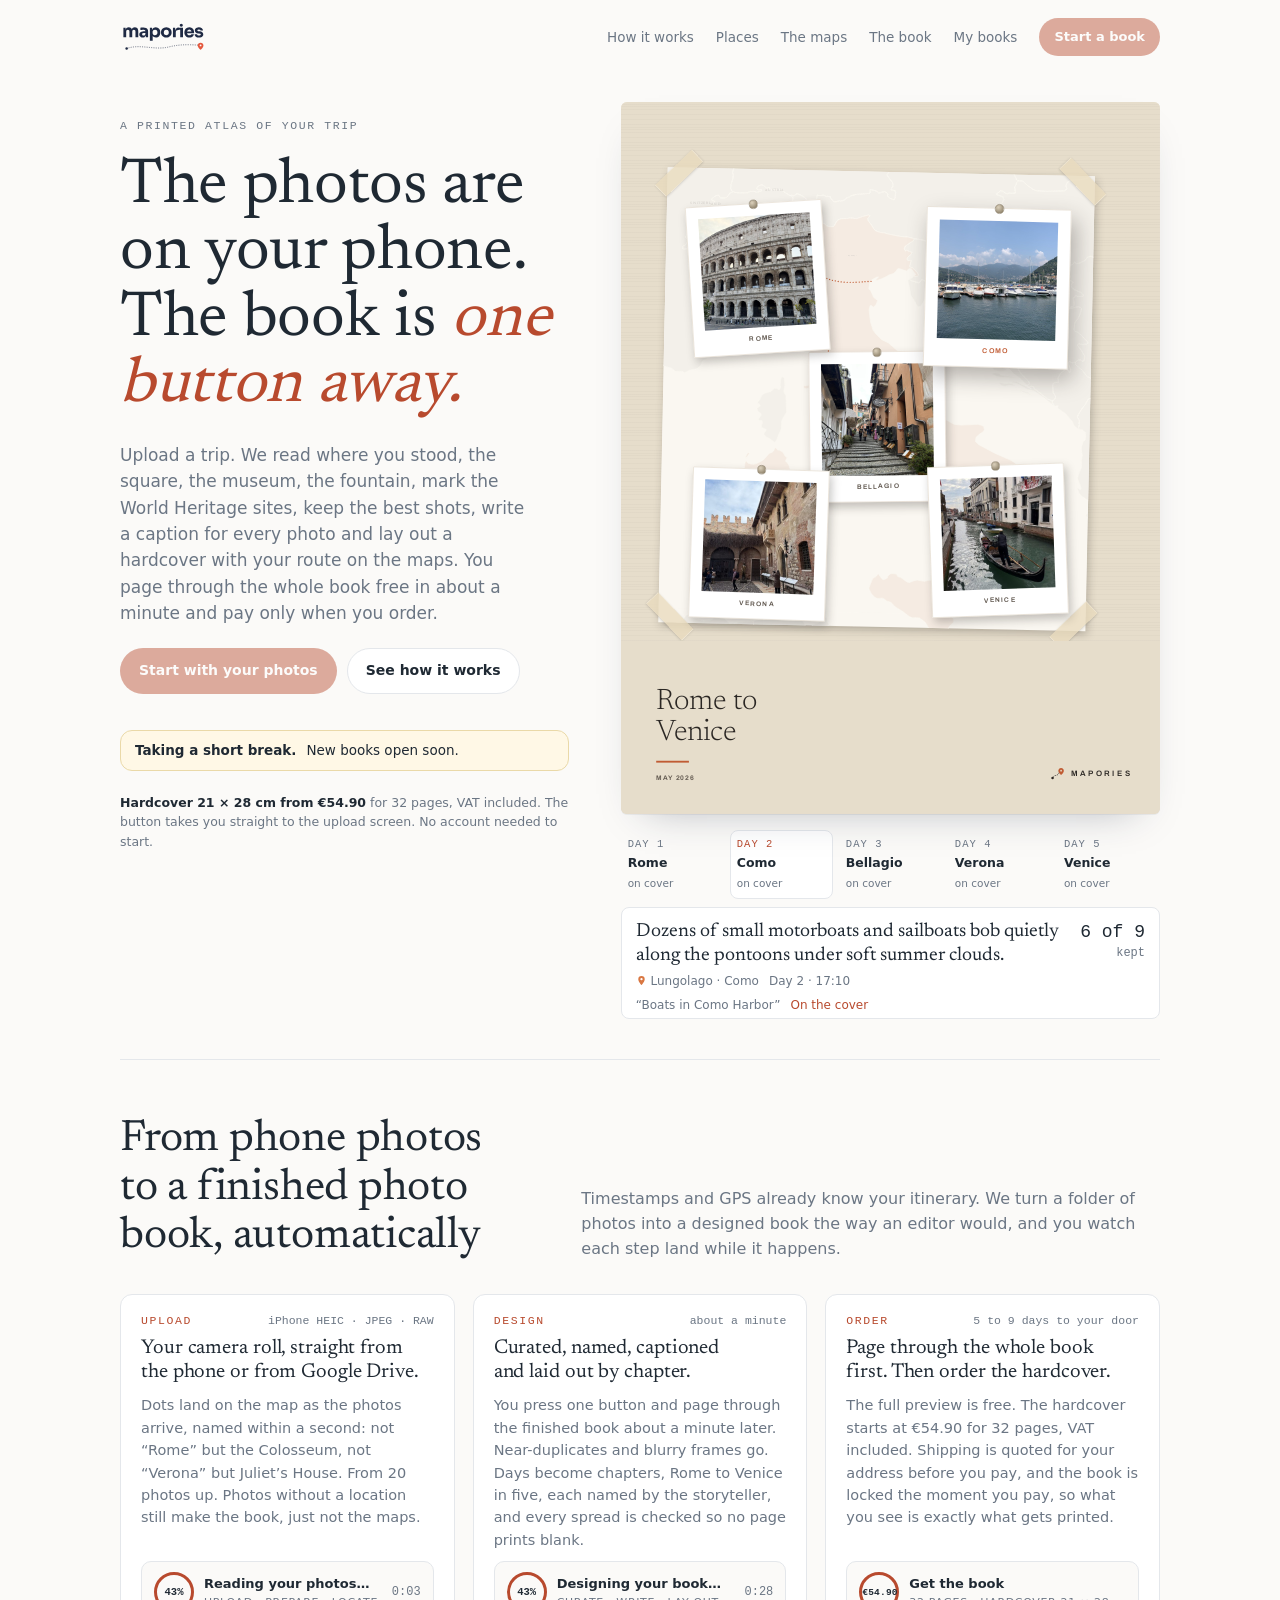
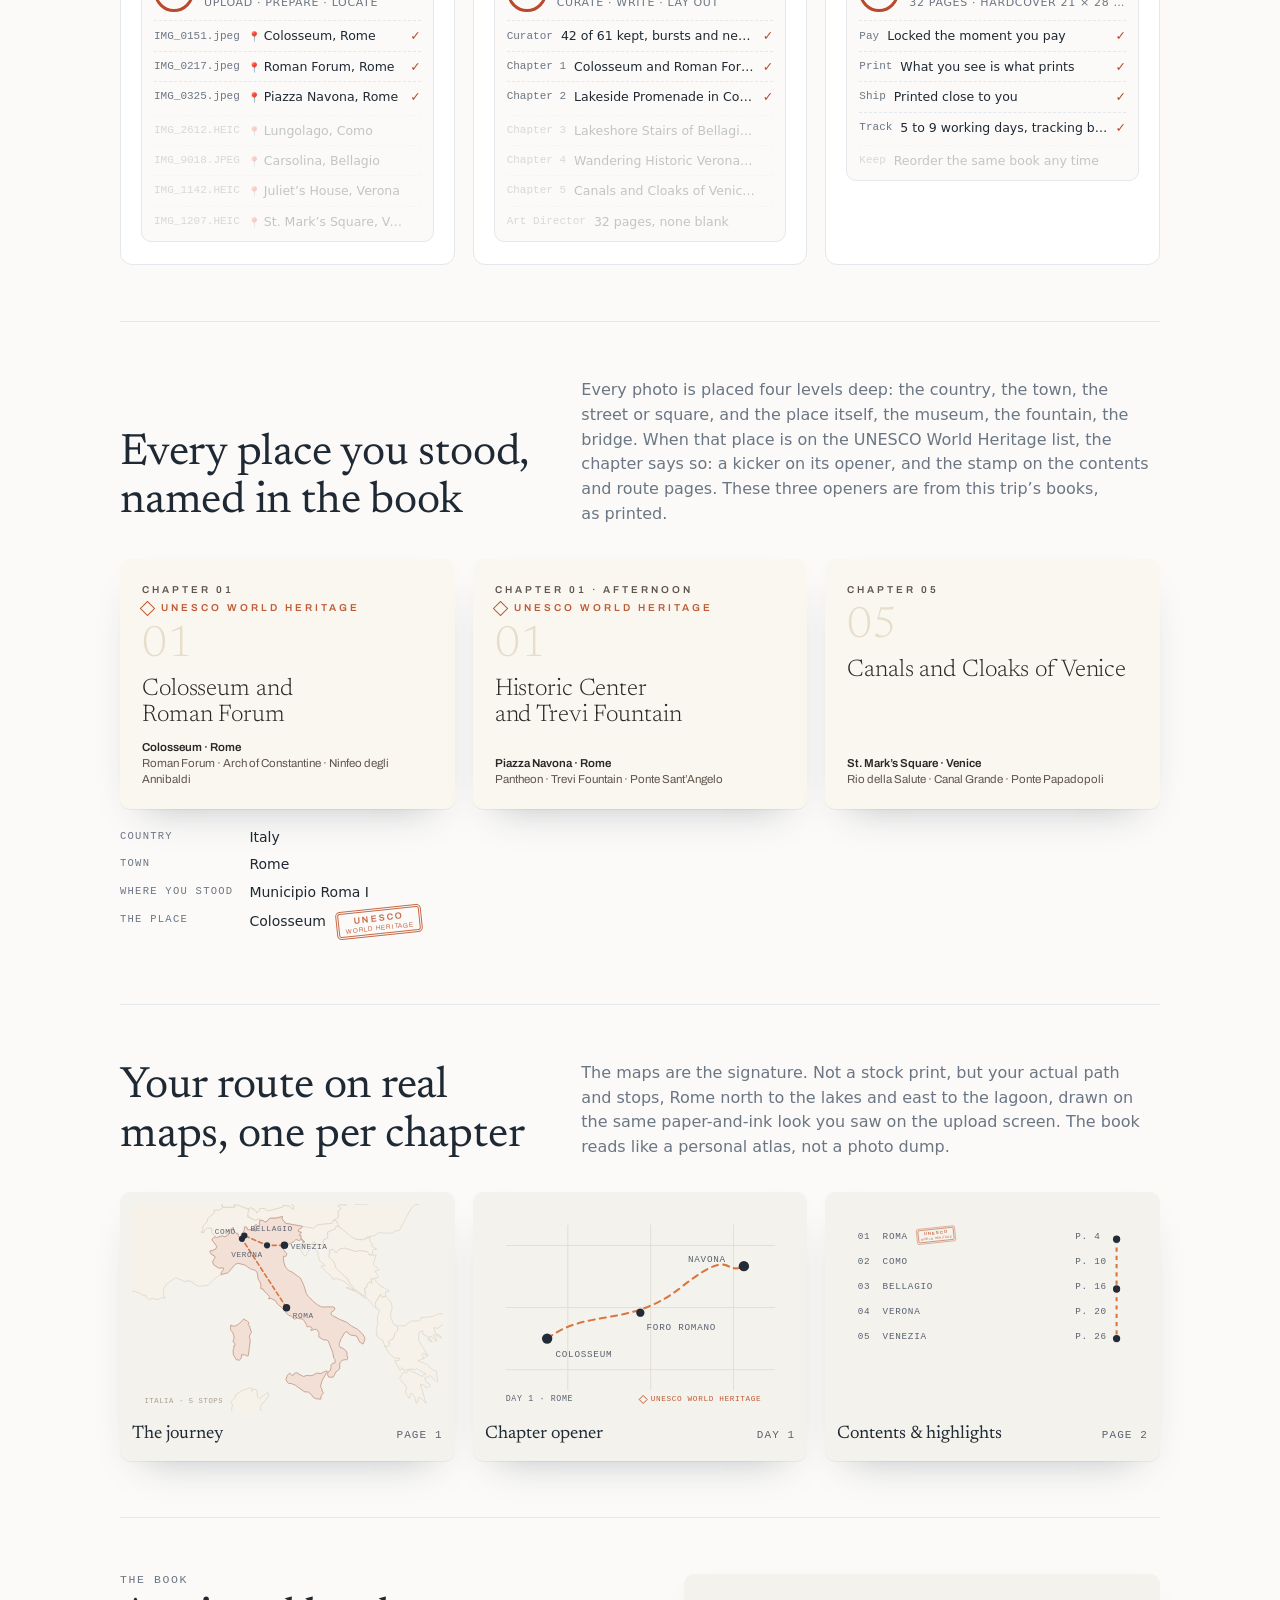
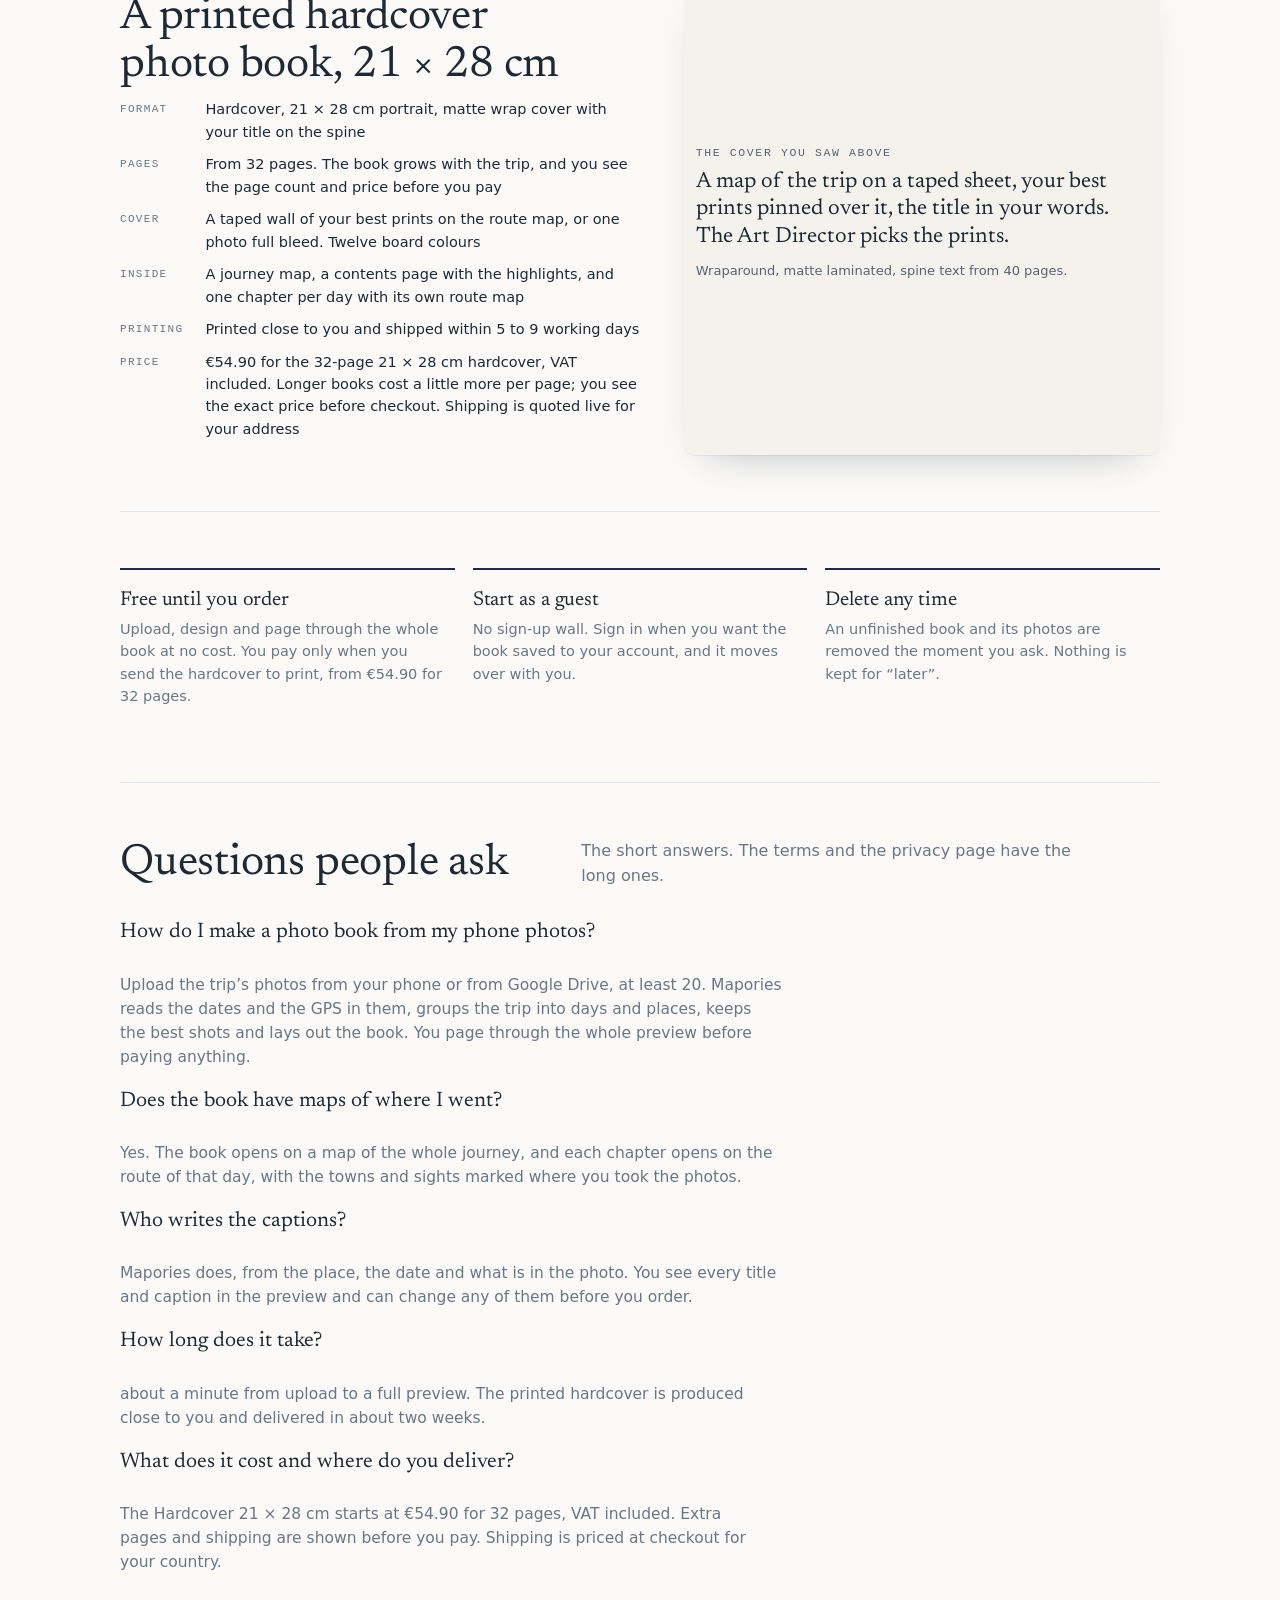
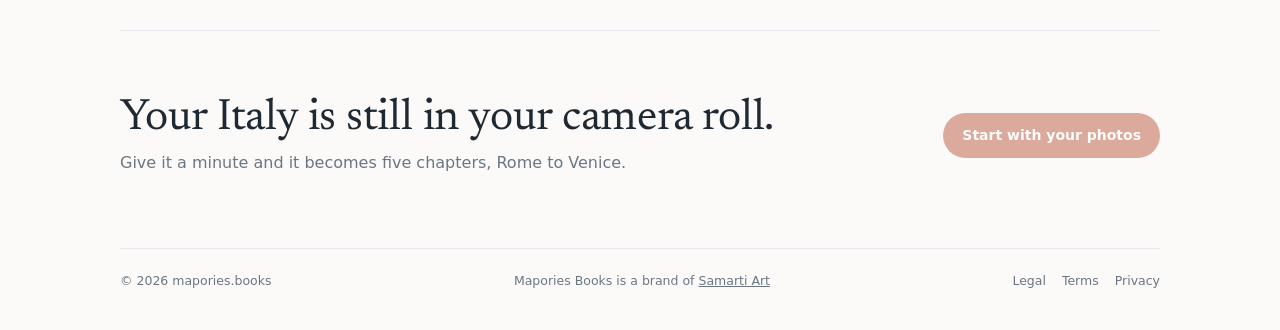
==== commit d23e09e5: "Landing: delivery line from the visitor's country (mapories-photobook#662) With a ship_to list: "We " ====
--- a/index.html
+++ b/index.html
@@ -310,7 +310,7 @@
         <a href="#how" class="btn ghost">See how it works</a>
       </div>
       <p class="notice" id="startNotice" hidden role="status"></p>
-      <p class="fine"><b><span data-bind="product">Hardcover 21 × 28 cm</span> from <span data-bind="price">€54.90</span></b> for <span data-bind="pages">32</span> pages, VAT included. The button takes you straight to the upload screen. No account needed to start.</p>
+      <p class="fine"><b><span data-bind="product">Hardcover 21 × 28 cm</span> from <span data-bind="price">€54.90</span></b> for <span data-bind="pages">32</span> pages, VAT included. The button takes you straight to the upload screen. No account needed to start.<span id="deliverLine" hidden></span></p>
     </div>
 
     <div class="cover-wrap">
@@ -443,7 +443,7 @@
           <dt>Pages</dt><dd>From <span data-bind="pages">32</span> pages. The book grows with the trip, and you see the page count and price before you pay</dd>
           <dt>Cover</dt><dd>A taped wall of your best prints on the route map, or one photo full bleed. Twelve board colours</dd>
           <dt>Inside</dt><dd>A journey map, a contents page with the highlights, and one chapter per day with its own route map</dd>
-          <dt>Printing</dt><dd>Printed close to you and shipped within 5 to 9 working days in most of Europe<span id="shipTo" hidden></span></dd>
+          <dt>Printing</dt><dd>Printed close to you and shipped within 5 to 9 working days<span id="shipTo" hidden></span></dd>
           <dt>Price</dt><dd><span data-bind="price">€54.90</span> for the <span data-bind="pages">32</span>-page 21 × 28 cm hardcover, VAT included. Longer books cost a little more per page; you see the exact price before checkout. Shipping is quoted live for your address</dd>
         </dl>
       </div>
@@ -599,12 +599,28 @@
     if (s.preview_time) setAll('preview_time', s.preview_time);
     const ship = document.getElementById('shipTo');
     if (ship && Array.isArray(s.ship_to) && s.ship_to.length){
-      const list = s.ship_to.map(cc => names ? names.of(cc) : cc);
-      const names_ = list.length > 1 ? list.slice(0, -1).join(', ') + ' and ' + list[list.length - 1] : list[0];
-      ship.textContent = '. We ship to ' + names_;
+      // #662: the list in words — "the EU" when it is the EU 27, a short
+      // list by name, else a count — and the visitor's own country first
+      const EU27 = ['AT','BE','BG','HR','CY','CZ','DK','EE','FI','FR','DE','GR','HU','IE','IT','LV','LT','LU','MT','NL','PL','PT','RO','SK','SI','ES','SE'];
+      const codes = s.ship_to.map(c => String(c).toUpperCase());
+      const isEU = codes.length === 27 && EU27.every(c => codes.includes(c));
+      const list = codes.map(cc => names ? names.of(cc) : cc);
+      const where = isEU ? 'the EU'
+        : list.length <= 4 ? (list.length > 1 ? list.slice(0, -1).join(', ') + ' and ' + list[list.length - 1] : list[0])
+        : `${list.length} countries`;
+      ship.textContent = ' to ' + where;
       ship.hidden = false;
       const fs = document.getElementById('faqShip');
-      if (fs) fs.textContent = 'Today we deliver to ' + names_ + '. More countries are coming.';
+      if (fs) fs.textContent = `Today we deliver ${isEU ? 'in' : 'to'} ${where}. More countries are coming.`;
+      const region = ((navigator.language || '').split('-')[1] || '').toUpperCase();
+      const dl = document.getElementById('deliverLine');
+      if (dl){
+        const mine = region && names ? names.of(region) : region;
+        dl.textContent = !region ? ` We deliver ${isEU ? 'in' : 'to'} ${where} today.`
+          : codes.includes(region) ? ` We deliver to ${mine}.`
+          : ` We deliver ${isEU ? 'in' : 'to'} ${where} today. ${mine} soon.`;
+        dl.hidden = false;
+      }
     }
     // the switch: off means every start button goes quiet and says why
     const st = s.start || {};
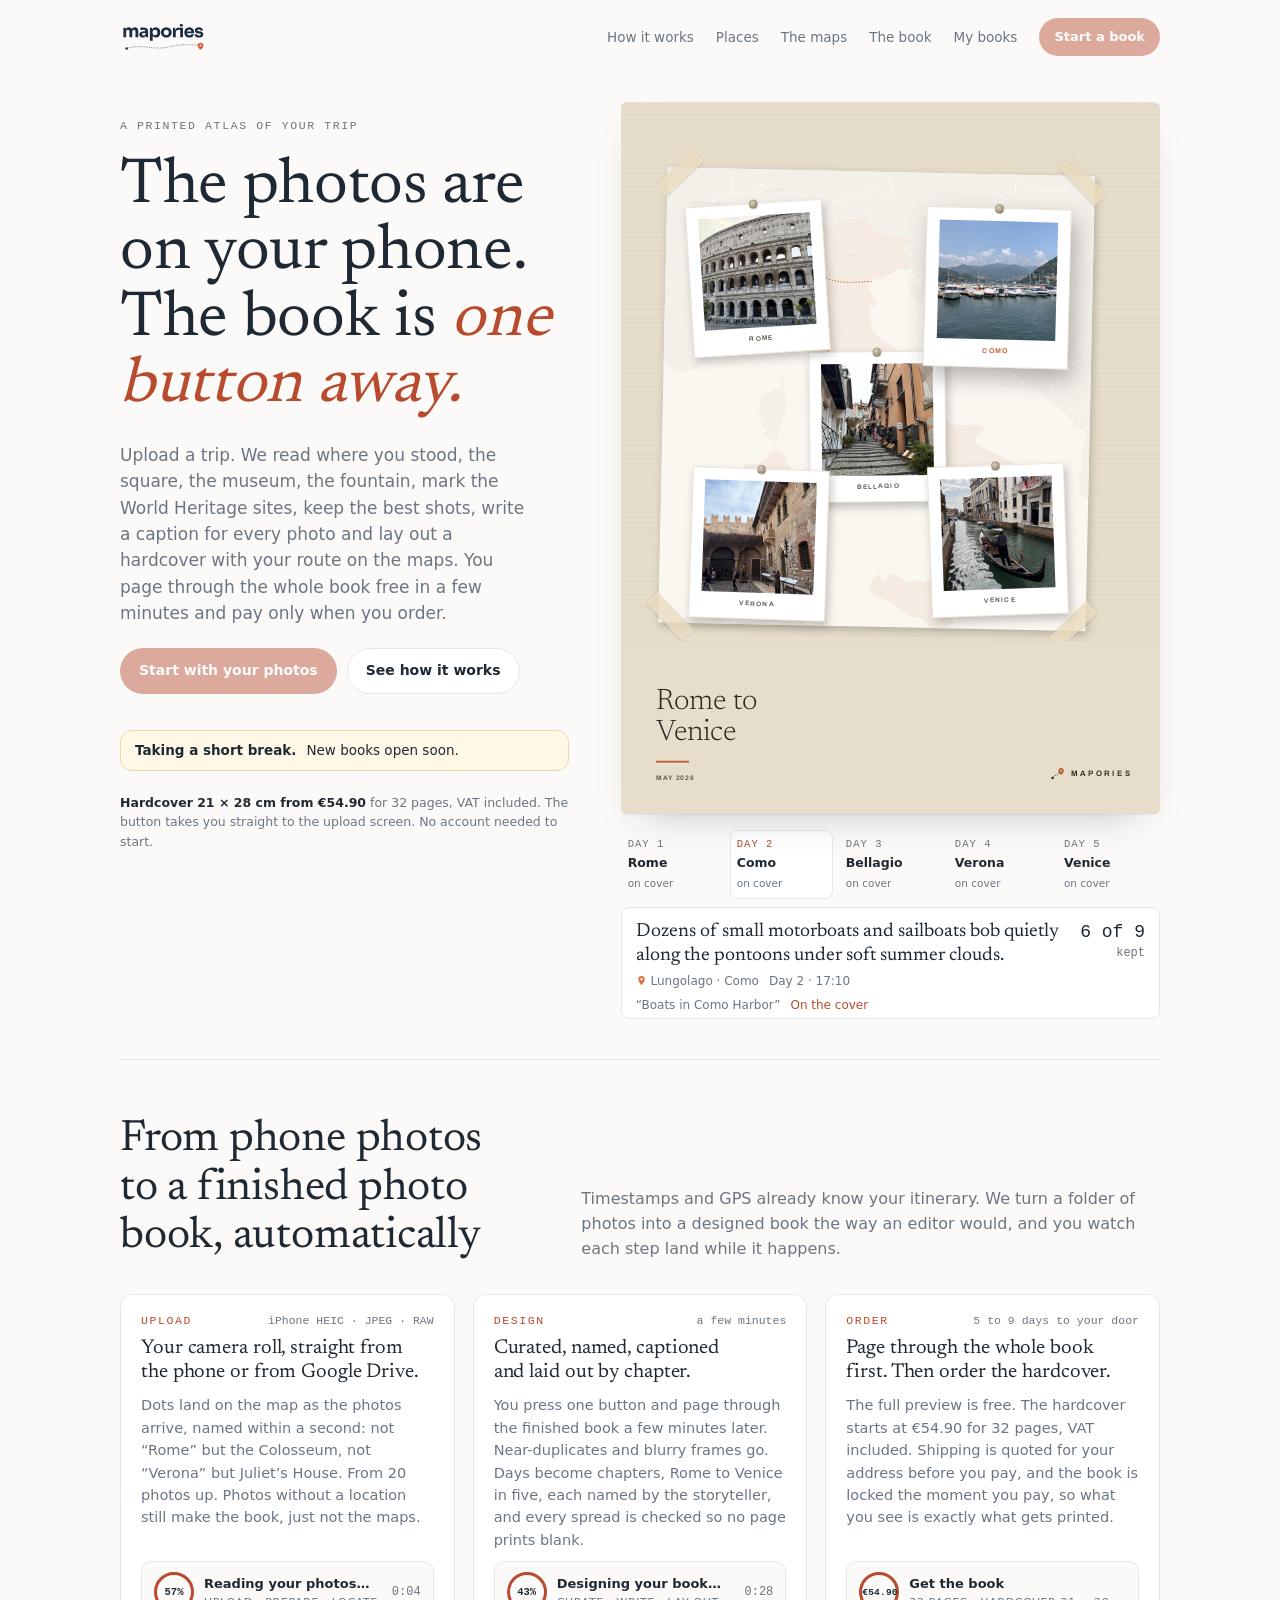
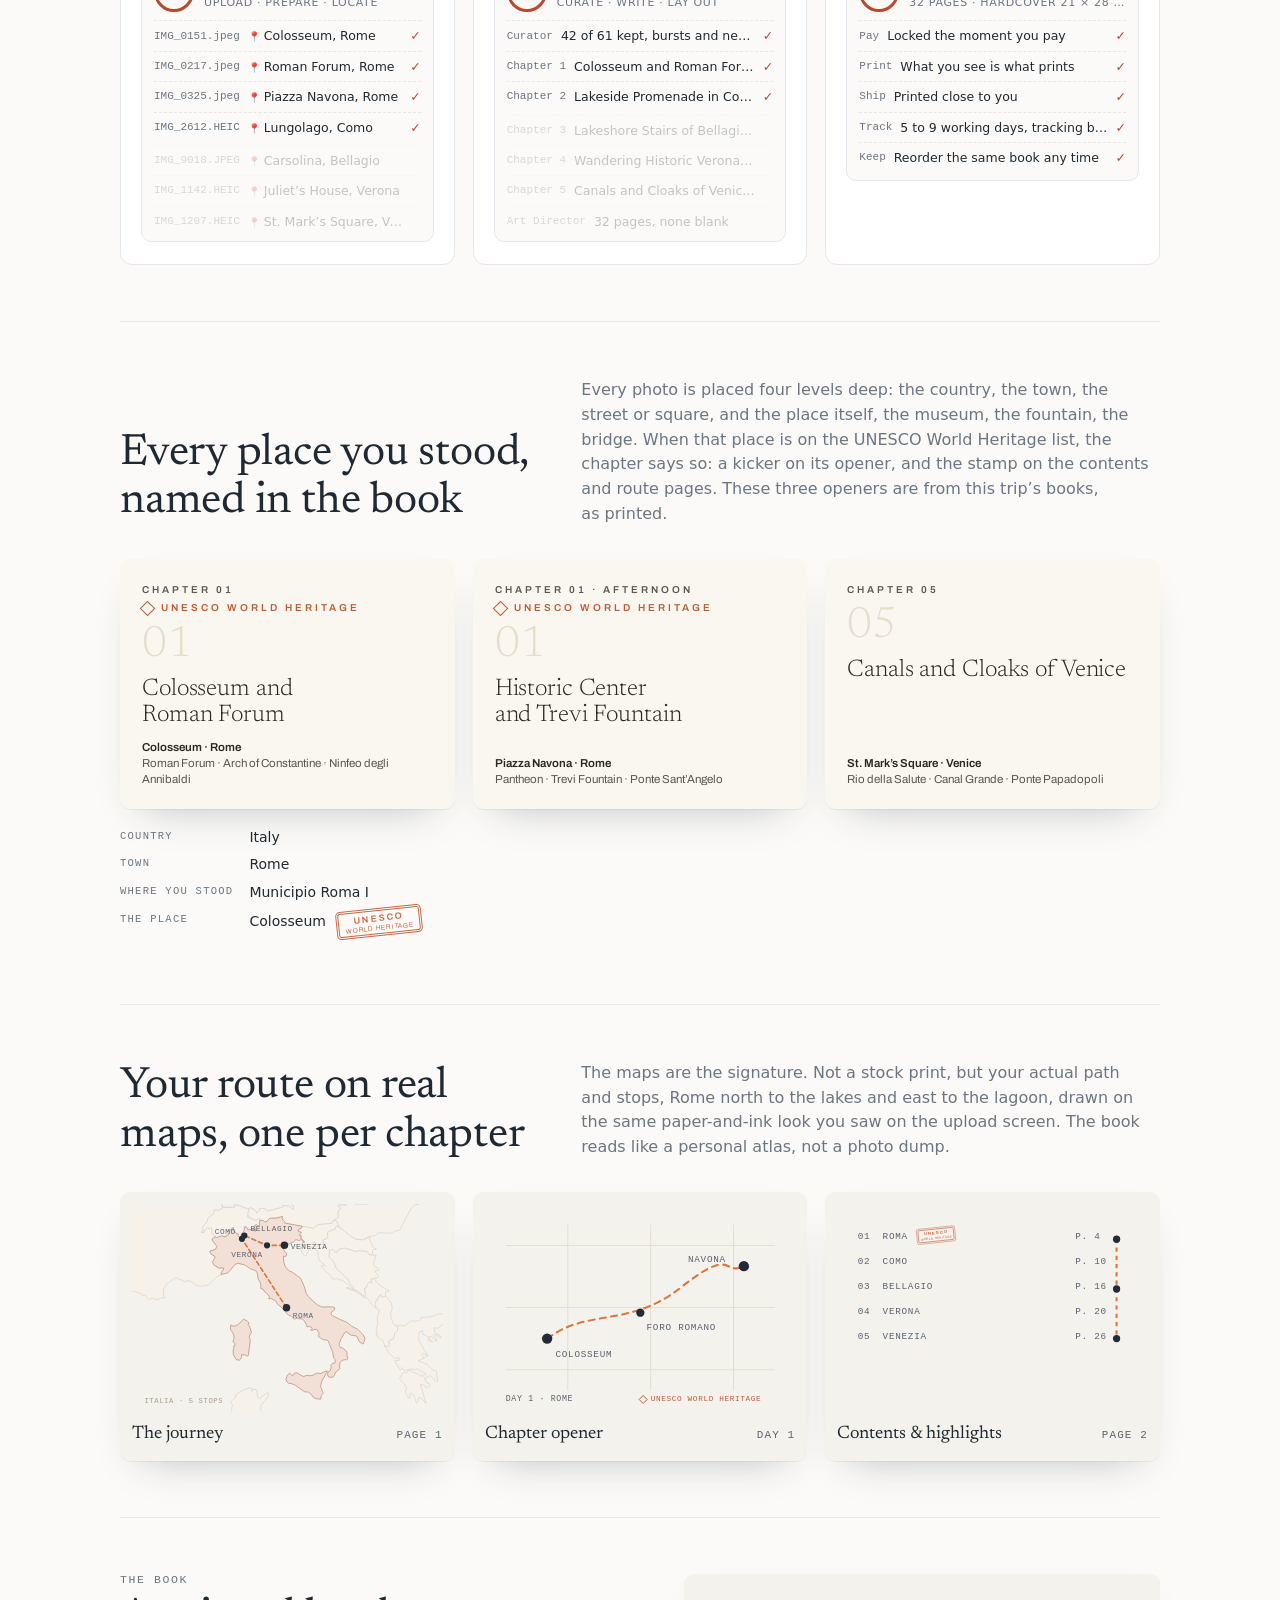
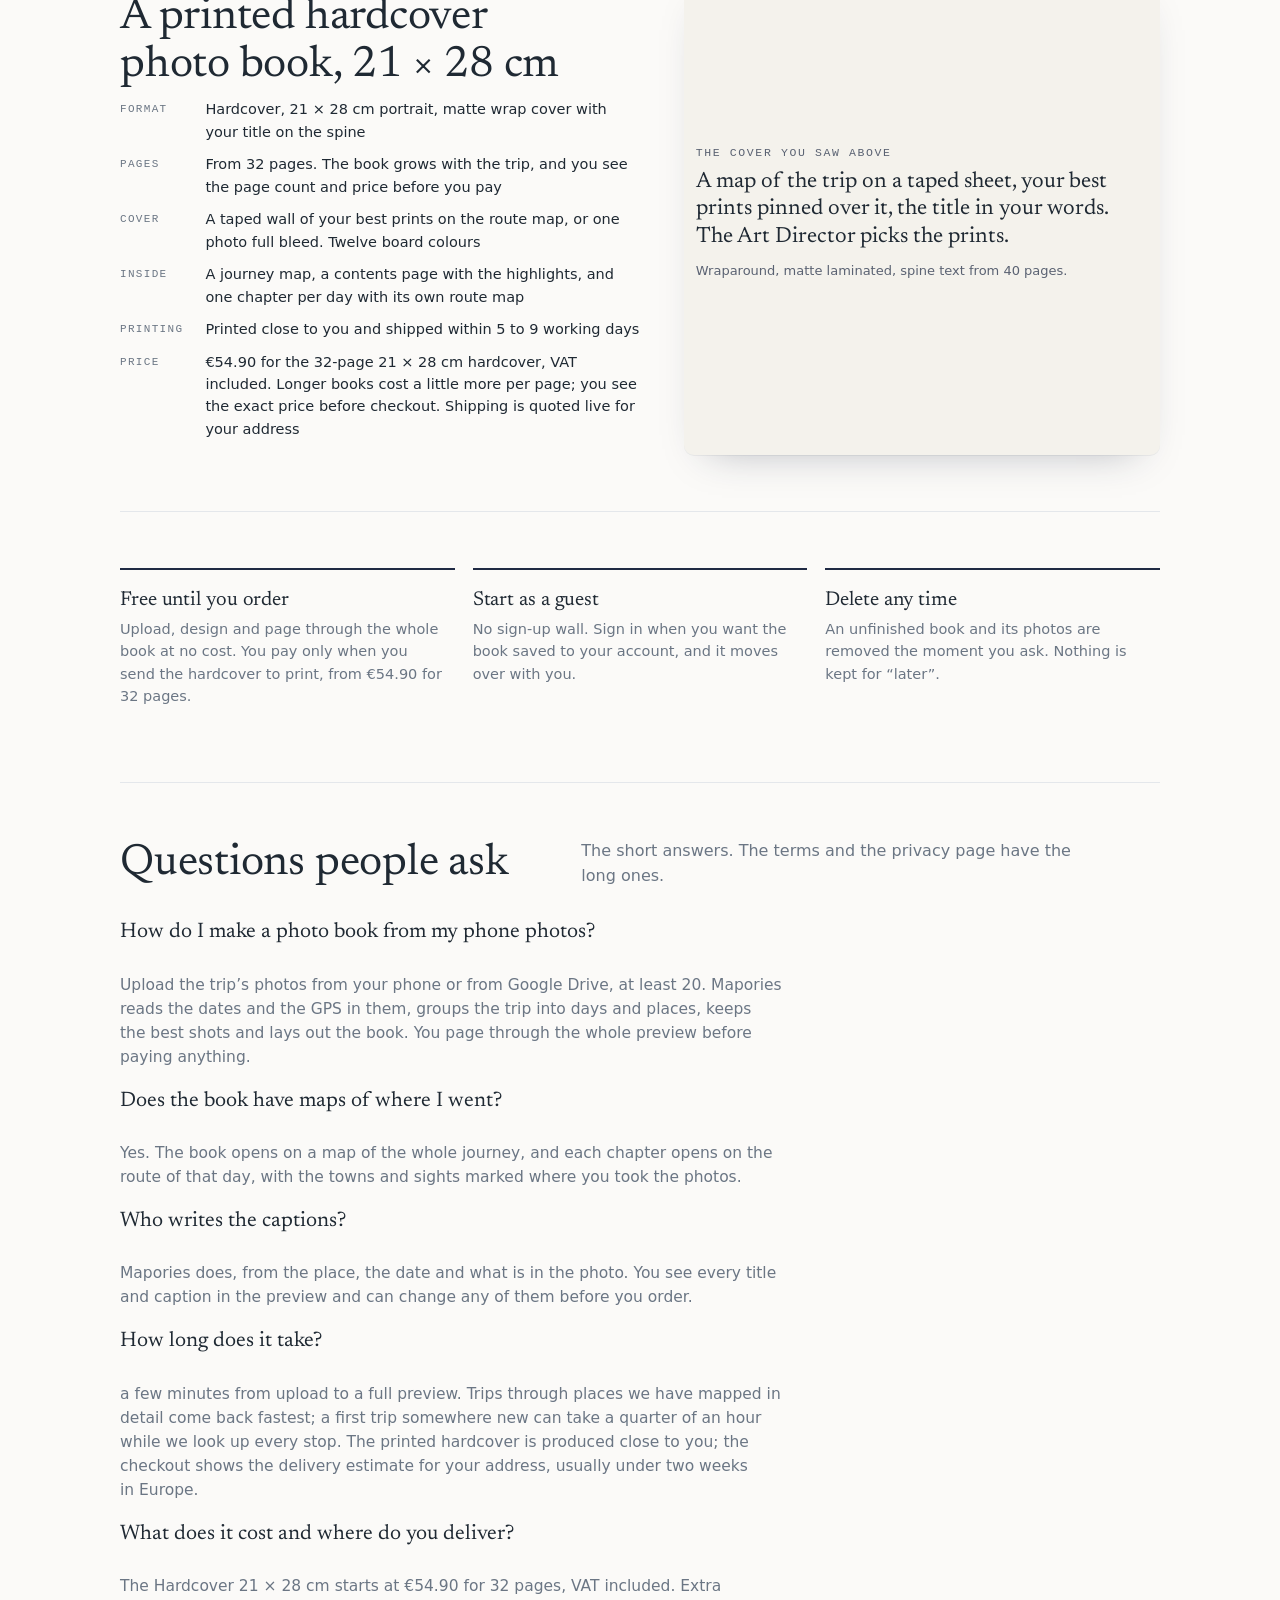
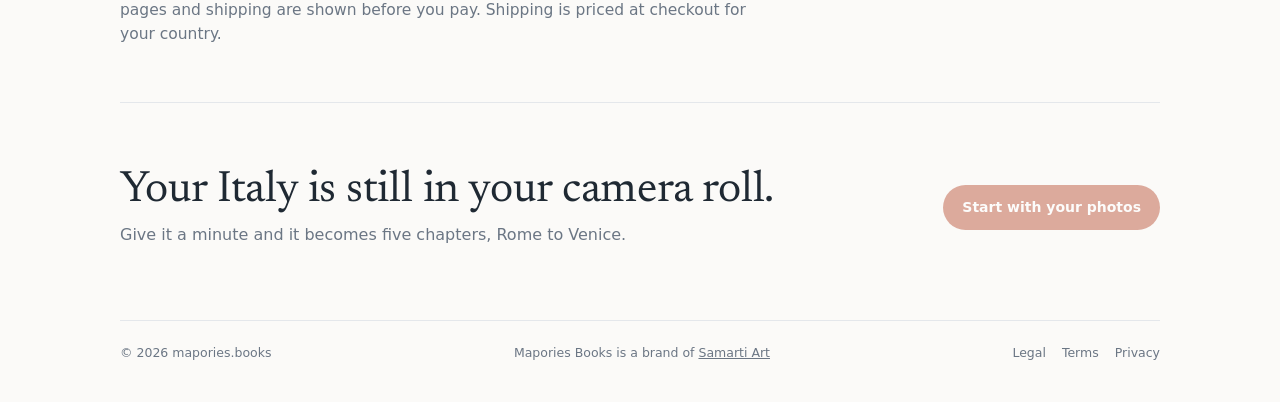
==== commit 623b9882: "Timing copy: a few minutes to the preview, delivery estimate from the checkout Dev data: median 1.9 " ====
--- a/index.html
+++ b/index.html
@@ -10,17 +10,17 @@
 <meta property="og:site_name" content="Mapories Books">
 <meta property="og:url" content="https://maporiesbooks.com/">
 <meta property="og:title" content="Mapories Books — a travel photo book with your route on the maps">
-<meta property="og:description" content="A travel photo book made from your phone photos: we read where you stood, keep the best shots, write the captions and lay out a hardcover with your route on the maps. Preview free in about a minute, pay only when you order.">
+<meta property="og:description" content="A travel photo book made from your phone photos: we read where you stood, keep the best shots, write the captions and lay out a hardcover with your route on the maps. Preview free in minutes, pay only when you order.">
 <meta property="og:image" content="https://maporiesbooks.com/assets/og-image.png">
 <meta property="og:image:width" content="1200">
 <meta property="og:image:height" content="630">
 <meta property="og:image:alt" content="A Mapories hardcover: five photo prints taped over a map of Italy, titled Rome to Venice">
 <meta name="twitter:card" content="summary_large_image">
 <meta name="twitter:title" content="Mapories Books — a travel photo book with your route on the maps">
-<meta name="twitter:description" content="Upload a trip. Preview the hardcover in a minute. Pay only when you order.">
+<meta name="twitter:description" content="Upload a trip. Preview the hardcover in minutes. Pay only when you order.">
 <meta name="twitter:image" content="https://maporiesbooks.com/assets/og-image.png">
 <title>Mapories Books — a travel photo book with your route on the maps</title>
-<meta name="description" content="A travel photo book made from your phone photos: we read where you stood, keep the best shots, write the captions and lay out a hardcover with your route on the maps. Preview free in about a minute, pay only when you order.">
+<meta name="description" content="A travel photo book made from your phone photos: we read where you stood, keep the best shots, write the captions and lay out a hardcover with your route on the maps. Preview free in minutes, pay only when you order.">
 <style>
   @font-face{font-family:Newsreader; src:url("fonts/newsreader.ttf") format("truetype"); font-weight:400; font-display:swap}
   @font-face{font-family:Newsreader; src:url("fonts/newsreader_light.ttf") format("truetype"); font-weight:300; font-display:swap}
@@ -272,7 +272,7 @@
   {"@type":"Question","name":"How do I make a photo book from my phone photos?","acceptedAnswer":{"@type":"Answer","text":"Upload the trip's photos from your phone or from Google Drive, at least 20. Mapories reads the dates and the GPS in them, groups the trip into days and places, keeps the best shots and lays out the book. You page through the whole preview before paying anything."}},
   {"@type":"Question","name":"Does the book have maps of where I went?","acceptedAnswer":{"@type":"Answer","text":"Yes. The book opens on a map of the whole journey, and each chapter opens on the route of that day, with the towns and sights marked where you took the photos."}},
   {"@type":"Question","name":"Who writes the captions?","acceptedAnswer":{"@type":"Answer","text":"Mapories does, from the place, the date and what is in the photo. You see every title and caption in the preview and can change any of them before you order."}},
-  {"@type":"Question","name":"How long does it take?","acceptedAnswer":{"@type":"Answer","text":"About a minute from upload to a full preview. The printed hardcover is produced close to you and delivered in about two weeks."}},
+  {"@type":"Question","name":"How long does it take?","acceptedAnswer":{"@type":"Answer","text":"A few minutes from upload to a full preview; a first trip somewhere we have not mapped in detail can take a quarter of an hour. The printed hardcover is produced close to you; the checkout shows the delivery estimate for your address, usually under two weeks in Europe."}},
   {"@type":"Question","name":"What does it cost and where do you deliver?","acceptedAnswer":{"@type":"Answer","text":"A 21 × 28 cm hardcover starts at €54.90 for 32 pages, VAT included. Extra pages and shipping are shown before you pay; shipping is priced at checkout for your country."}}
  ]}
 ]}
@@ -304,7 +304,7 @@
     <div class="lede">
       <p class="eyebrow">A printed atlas of your trip</p>
       <h1>The photos are on your phone.<br>The book is <em>one button away.</em></h1>
-      <p class="sub">Upload a trip. We read where you stood, the square, the museum, the fountain, mark the World Heritage sites, keep the best shots, write a caption for every photo and lay out a hardcover with your route on the maps. You page through the whole book free in about a minute and pay only when you order.</p>
+      <p class="sub">Upload a trip. We read where you stood, the square, the museum, the fountain, mark the World Heritage sites, keep the best shots, write a caption for every photo and lay out a hardcover with your route on the maps. You page through the whole book free in a few minutes and pay only when you order.</p>
       <div class="ctas">
         <a href="/app#new" class="btn cta" data-start>Start with your photos</a>
         <a href="#how" class="btn ghost">See how it works</a>
@@ -343,9 +343,9 @@
         <div class="ticket" data-ticket="upload" aria-label="Replay of the upload ticket"></div>
       </div>
       <div class="step">
-        <div class="k"><span class="eyebrow">Design</span><span class="tm" data-bind="preview_time">about a minute</span></div>
+        <div class="k"><span class="eyebrow">Design</span><span class="tm" data-bind="preview_time">a few minutes</span></div>
         <h3>Curated, named, captioned and laid out by chapter.</h3>
-        <p>You press one button and page through the finished book <span data-bind="preview_time">about a minute</span> later. Near-duplicates and blurry frames go. Days become chapters, Rome to Venice in five, each named by the storyteller, and every spread is checked so no page prints blank.</p>
+        <p>You press one button and page through the finished book <span data-bind="preview_time">a few minutes</span> later. Near-duplicates and blurry frames go. Days become chapters, Rome to Venice in five, each named by the storyteller, and every spread is checked so no page prints blank.</p>
         <div class="ticket" data-ticket="design" aria-label="Replay of the design pass"></div>
       </div>
       <div class="step">
@@ -476,7 +476,7 @@
       <dt>Who writes the captions?</dt>
       <dd>Mapories does, from the place, the date and what is in the photo. You see every title and caption in the preview and can change any of them before you order.</dd>
       <dt>How long does it take?</dt>
-      <dd><span data-bind="preview_time">About a minute</span> from upload to a full preview. The printed hardcover is produced close to you and delivered in about two weeks.</dd>
+      <dd><span data-bind="preview_time">A few minutes</span> from upload to a full preview. Trips through places we have mapped in detail come back fastest; a first trip somewhere new can take a quarter of an hour while we look up every stop. The printed hardcover is produced close to you; the checkout shows the delivery estimate for your address, usually under two weeks in Europe.</dd>
       <dt>What does it cost and where do you deliver?</dt>
       <dd>The <span data-bind="product">Hardcover 21 × 28 cm</span> starts at <span data-bind="price">€54.90</span> for <span data-bind="pages">32</span> pages, VAT included. Extra pages and shipping are shown before you pay. <span id="faqShip">Shipping is priced at checkout for your country.</span></dd>
     </dl>
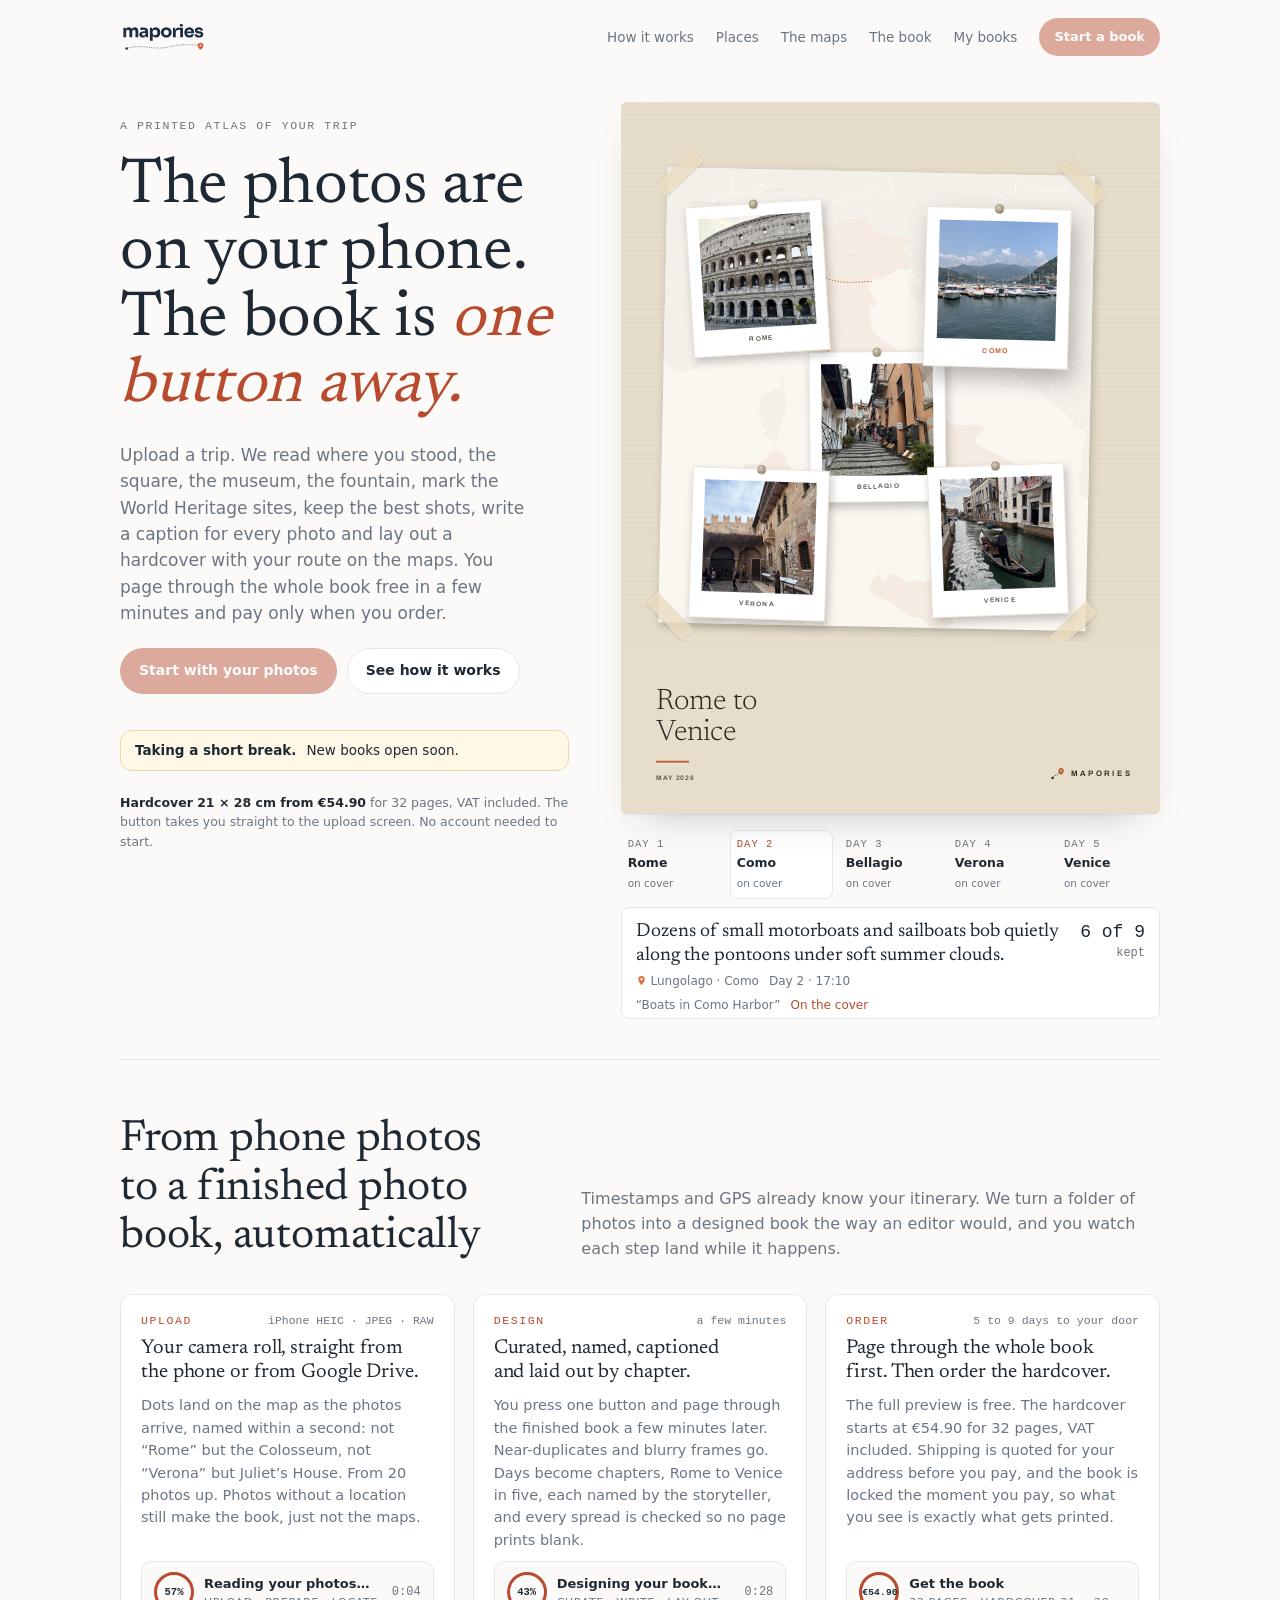
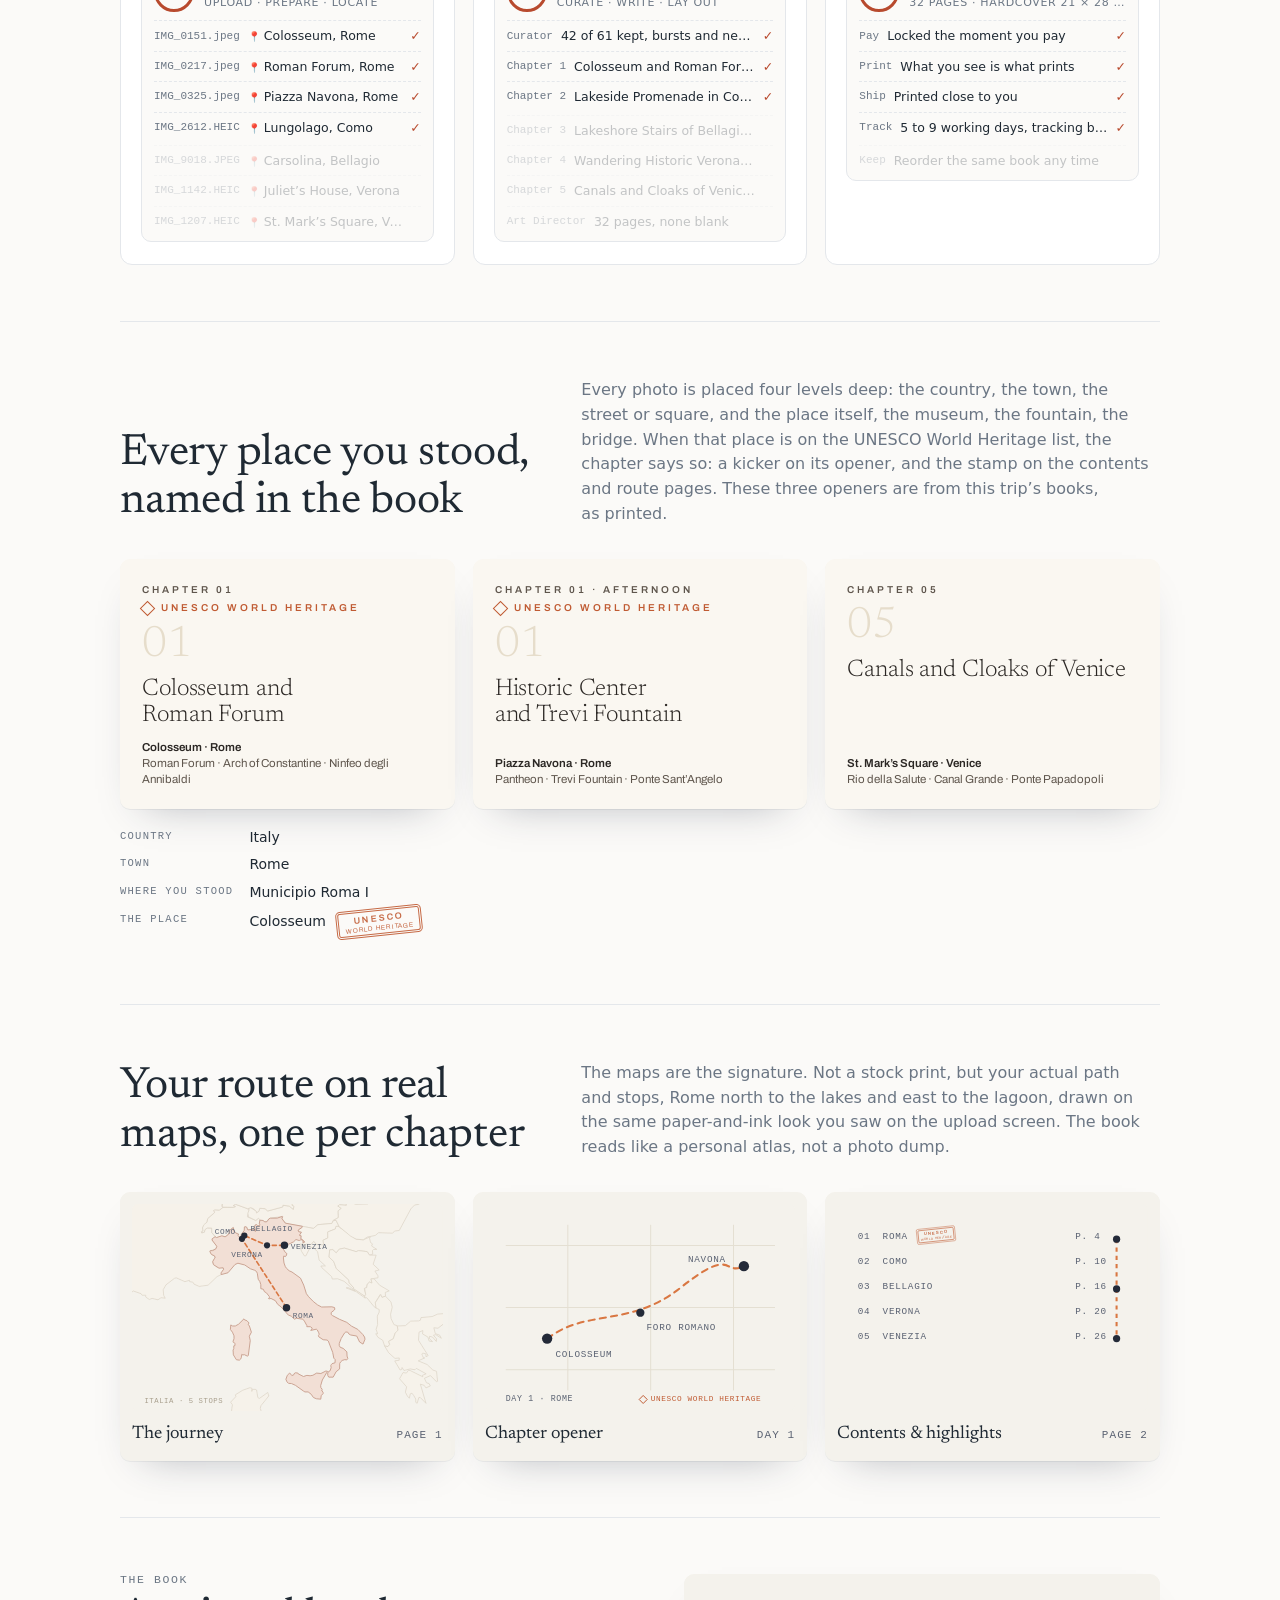
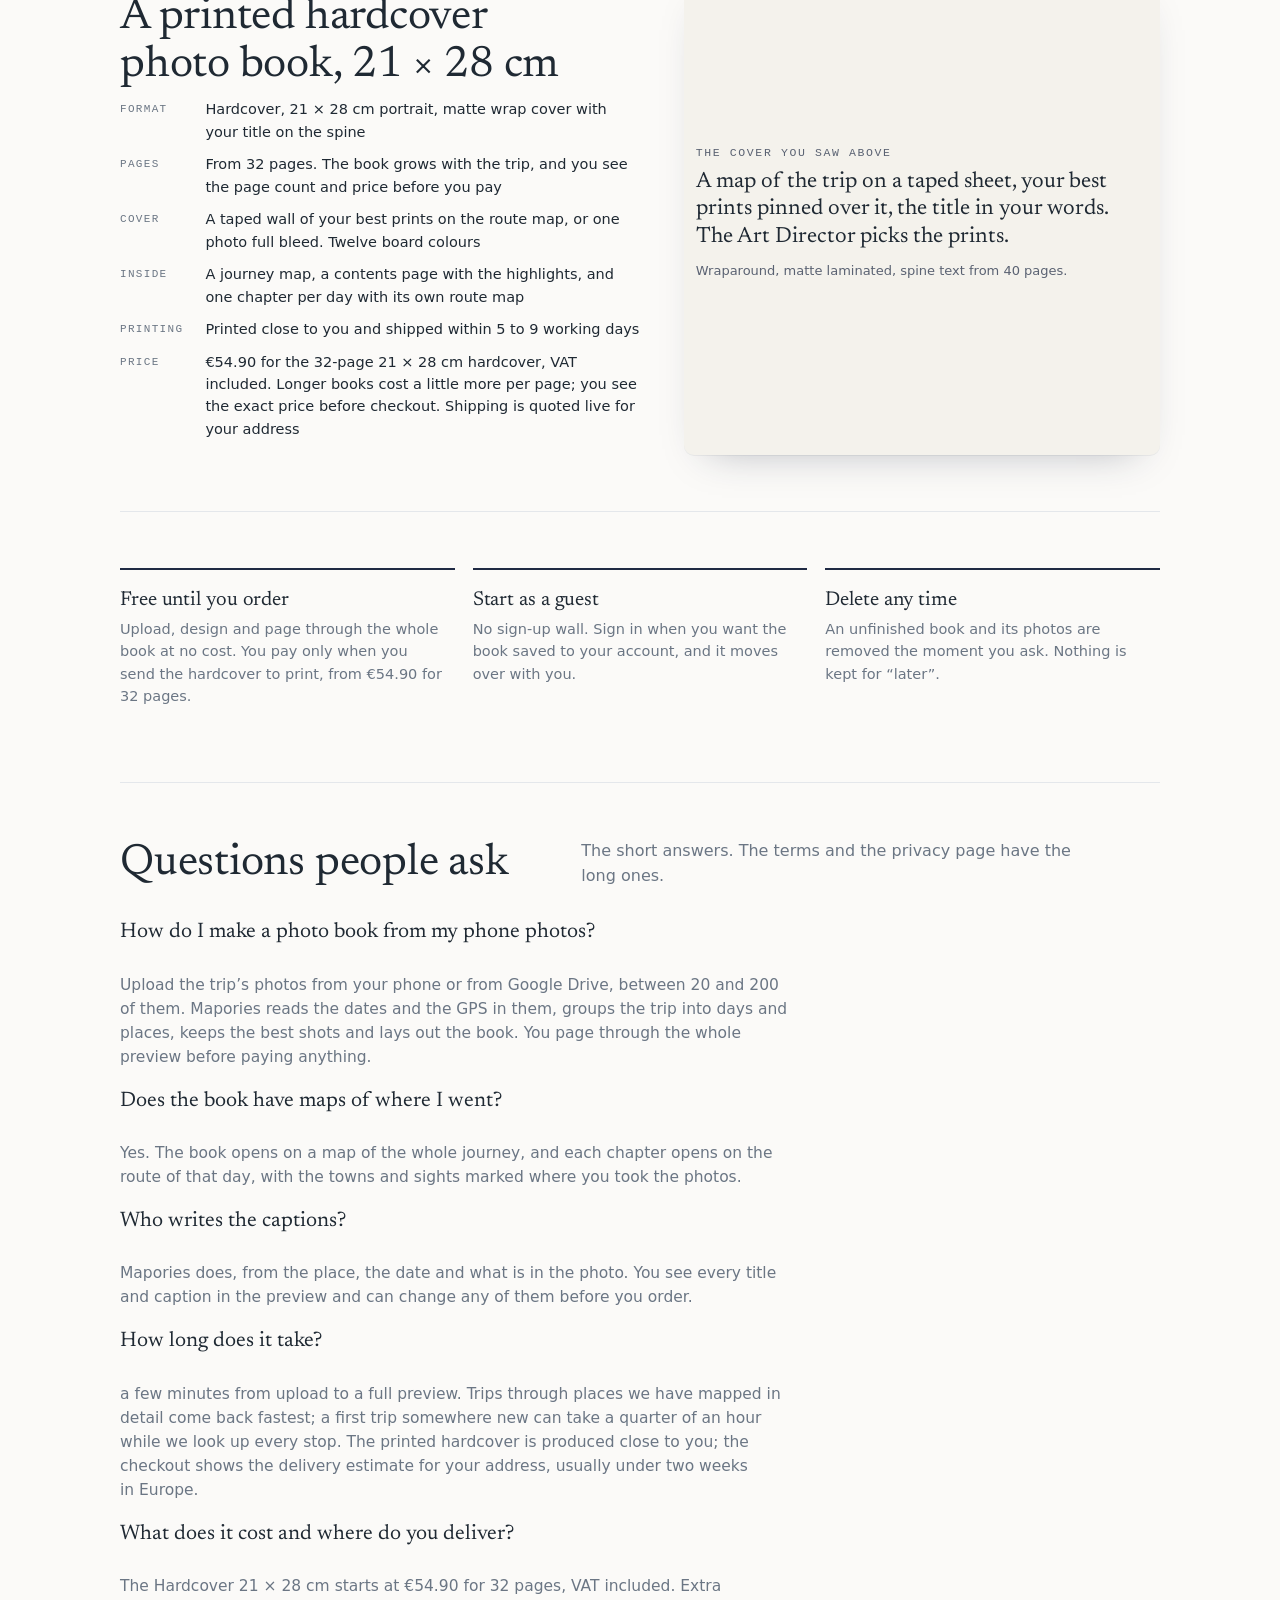
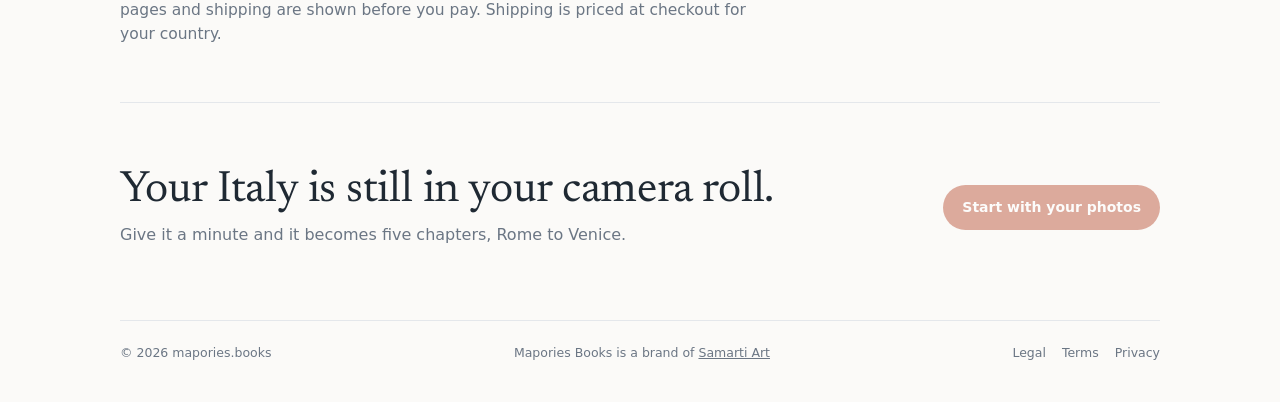
==== commit 39fb11b5: "FAQ: between 20 and 200 photos (mapories-photobook#670) Co-Authored-By: Claude Fable 5.1 <noreply@an" ====
--- a/index.html
+++ b/index.html
@@ -269,7 +269,7 @@
  {"@type":"Product","name":"Mapories photobook","description":"A printed hardcover atlas of one trip: your photos, captions and route maps, laid out automatically from the photos' dates and places.","image":"https://maporiesbooks.com/assets/og-image.png","brand":{"@type":"Brand","name":"Mapories Books"},"offers":{"@type":"Offer","url":"https://maporiesbooks.com/","priceCurrency":"EUR","price":"54.90","priceValidUntil":"2027-12-31","availability":"https://schema.org/InStock","seller":{"@id":"https://maporiesbooks.com/#org"}}}
 ,
  {"@type":"FAQPage","mainEntity":[
-  {"@type":"Question","name":"How do I make a photo book from my phone photos?","acceptedAnswer":{"@type":"Answer","text":"Upload the trip's photos from your phone or from Google Drive, at least 20. Mapories reads the dates and the GPS in them, groups the trip into days and places, keeps the best shots and lays out the book. You page through the whole preview before paying anything."}},
+  {"@type":"Question","name":"How do I make a photo book from my phone photos?","acceptedAnswer":{"@type":"Answer","text":"Upload the trip's photos from your phone or from Google Drive, between 20 and 200 of them. Mapories reads the dates and the GPS in them, groups the trip into days and places, keeps the best shots and lays out the book. You page through the whole preview before paying anything."}},
   {"@type":"Question","name":"Does the book have maps of where I went?","acceptedAnswer":{"@type":"Answer","text":"Yes. The book opens on a map of the whole journey, and each chapter opens on the route of that day, with the towns and sights marked where you took the photos."}},
   {"@type":"Question","name":"Who writes the captions?","acceptedAnswer":{"@type":"Answer","text":"Mapories does, from the place, the date and what is in the photo. You see every title and caption in the preview and can change any of them before you order."}},
   {"@type":"Question","name":"How long does it take?","acceptedAnswer":{"@type":"Answer","text":"A few minutes from upload to a full preview; a first trip somewhere we have not mapped in detail can take a quarter of an hour. The printed hardcover is produced close to you; the checkout shows the delivery estimate for your address, usually under two weeks in Europe."}},
@@ -470,7 +470,7 @@
     </div>
     <dl class="faq">
       <dt>How do I make a photo book from my phone photos?</dt>
-      <dd>Upload the trip’s photos from your phone or from Google Drive, at least <span data-bind="floor">20</span>. Mapories reads the dates and the GPS in them, groups the trip into days and places, keeps the best shots and lays out the book. You page through the whole preview before paying anything.</dd>
+      <dd>Upload the trip’s photos from your phone or from Google Drive, between <span data-bind="floor">20</span> and <span data-bind="max">200</span> of them. Mapories reads the dates and the GPS in them, groups the trip into days and places, keeps the best shots and lays out the book. You page through the whole preview before paying anything.</dd>
       <dt>Does the book have maps of where I went?</dt>
       <dd>Yes. The book opens on a map of the whole journey, and each chapter opens on the route of that day, with the towns and sights marked where you took the photos.</dd>
       <dt>Who writes the captions?</dt>
@@ -596,6 +596,7 @@
     if (s.product && s.product.base_pages) setAll('pages', String(s.product.base_pages));
     if (s.product && s.product.label) setAll('product', s.product.label);
     if (s.photo_floor) setAll('floor', String(s.photo_floor));
+    if (s.photo_max) setAll('max', String(s.photo_max));
     if (s.preview_time) setAll('preview_time', s.preview_time);
     const ship = document.getElementById('shipTo');
     if (ship && Array.isArray(s.ship_to) && s.ship_to.length){
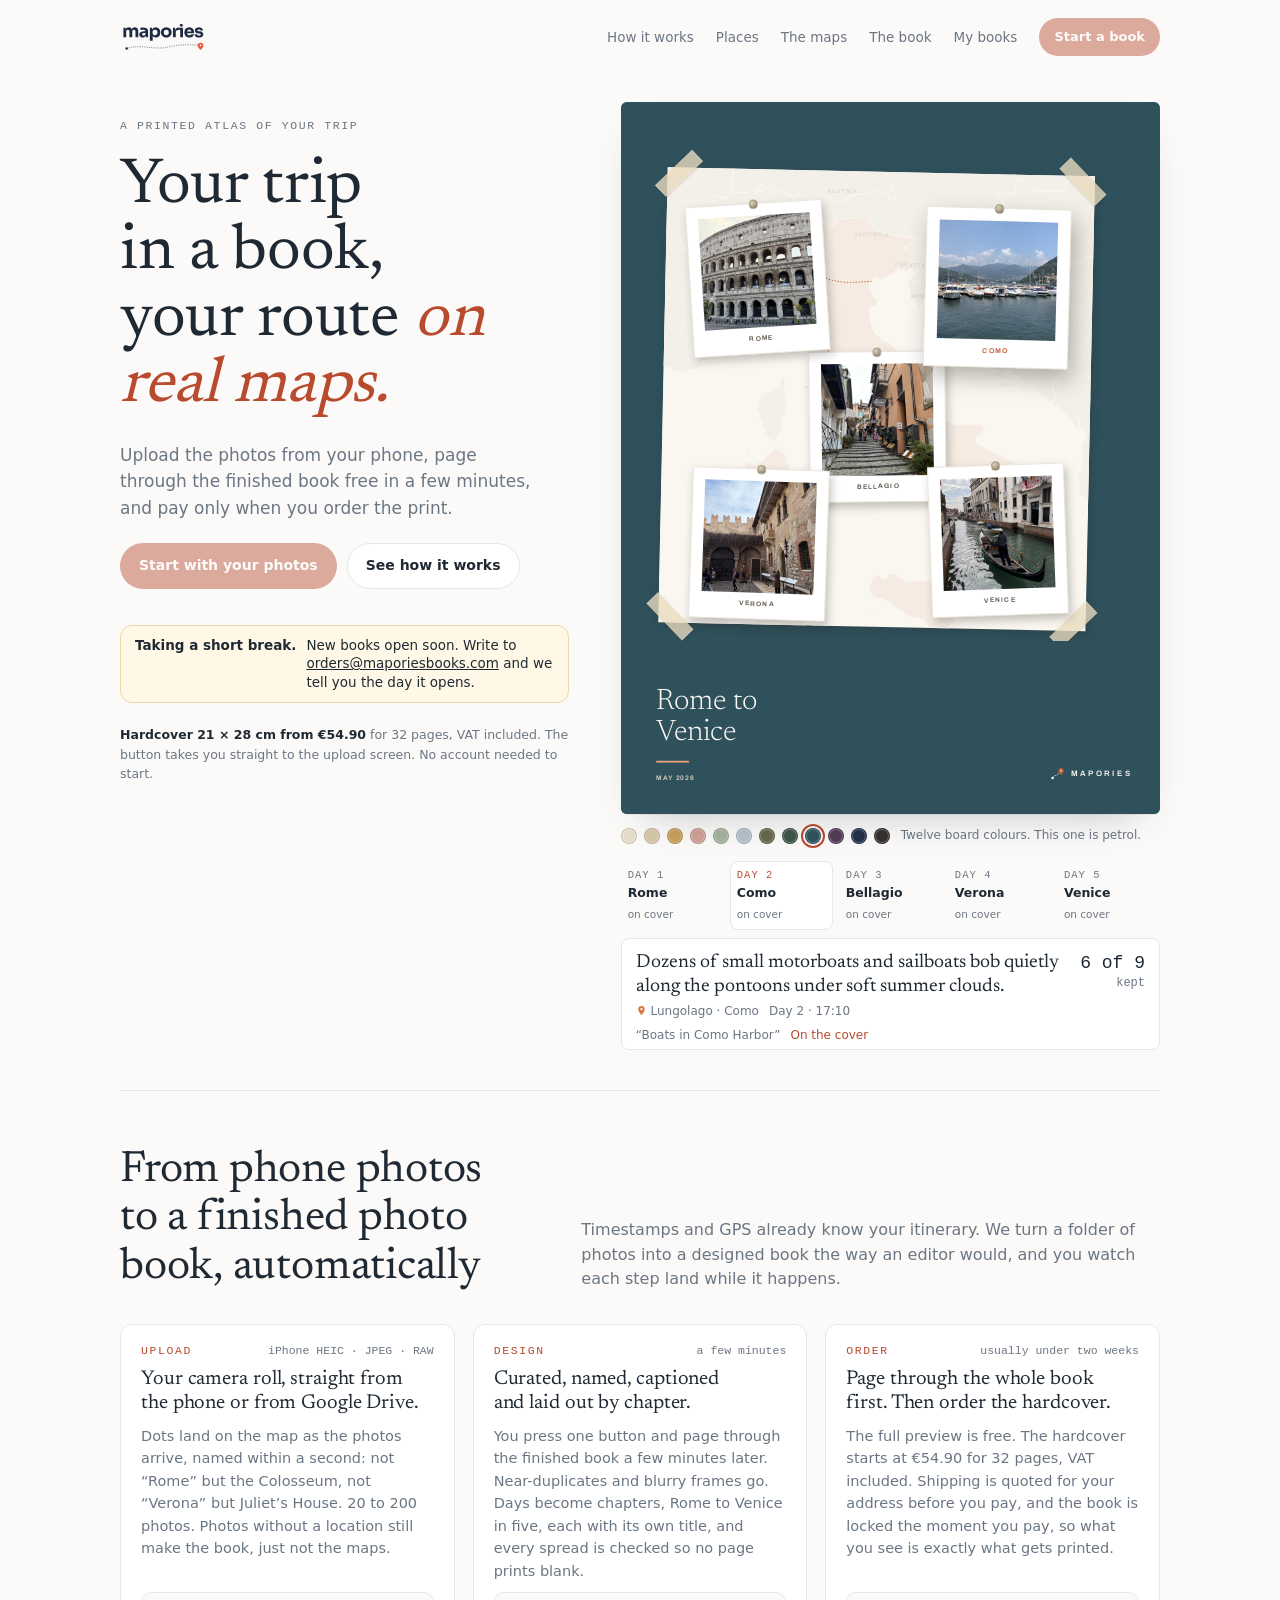
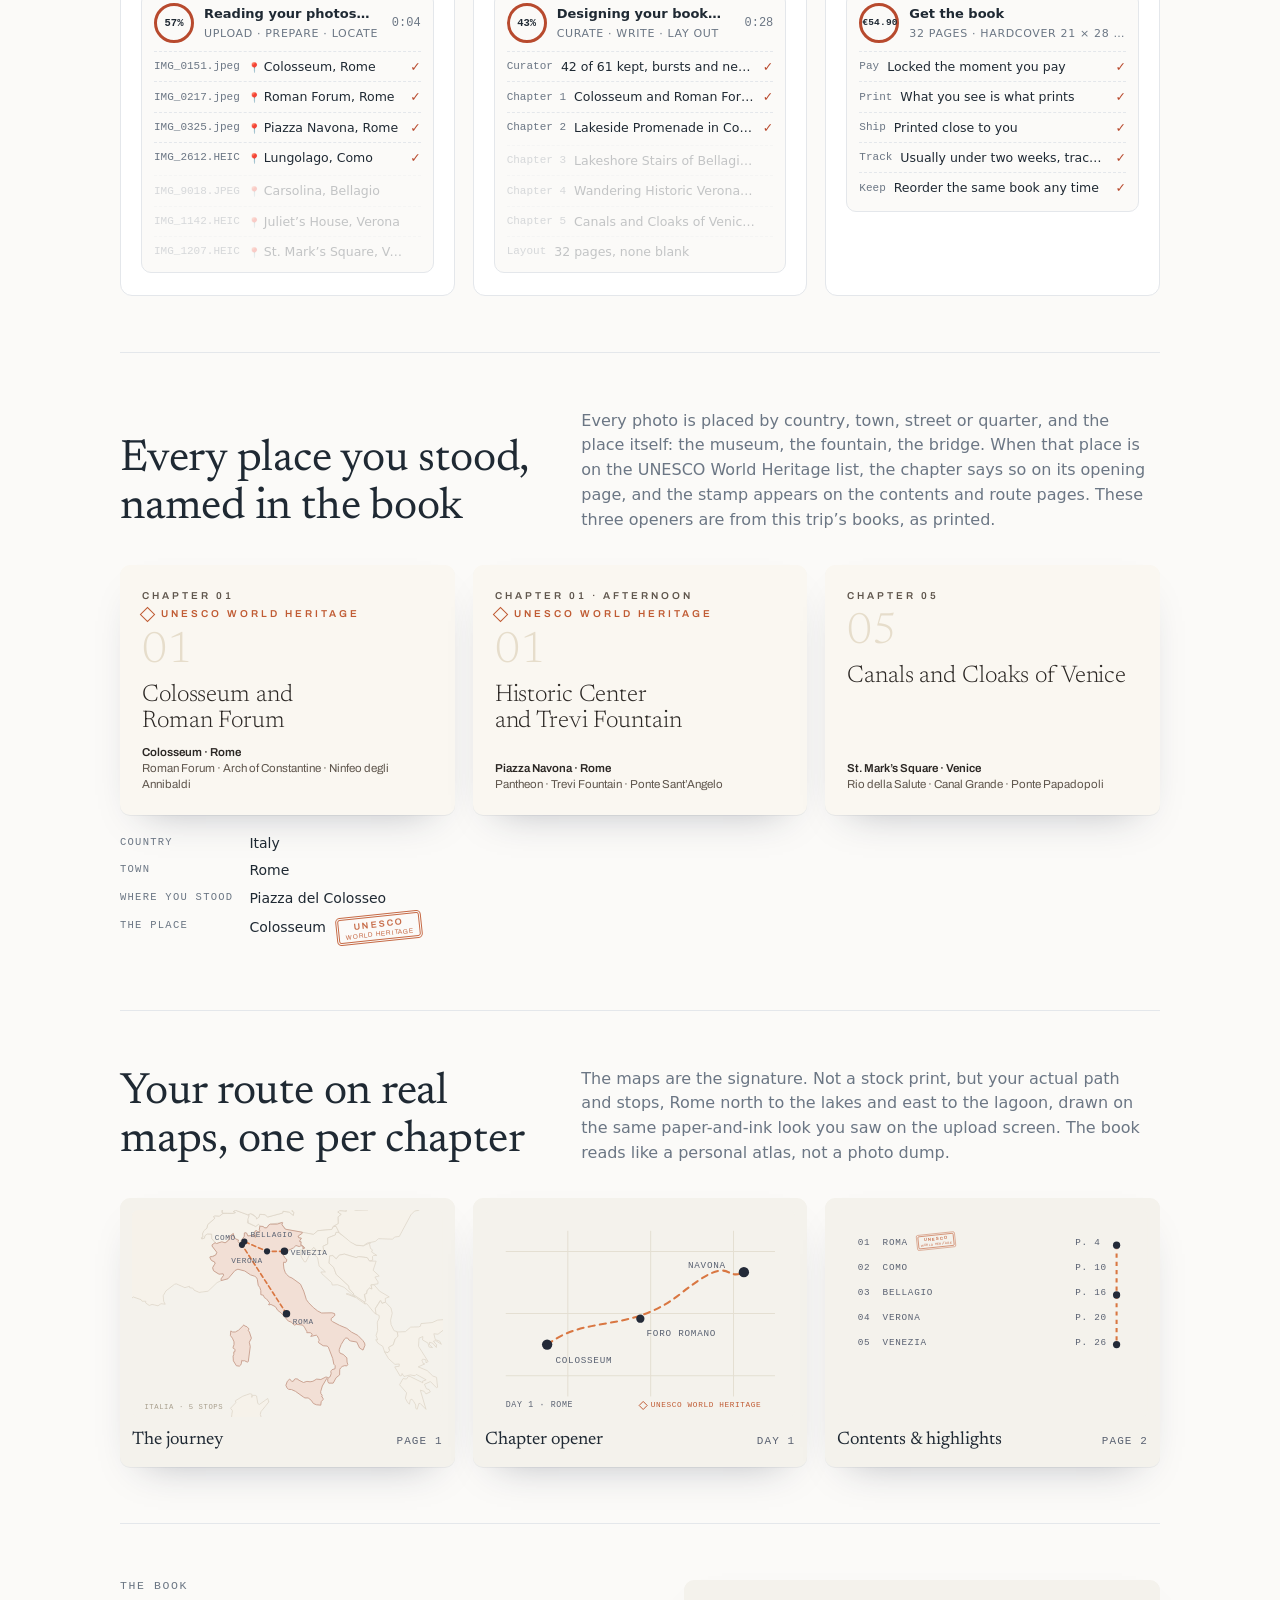
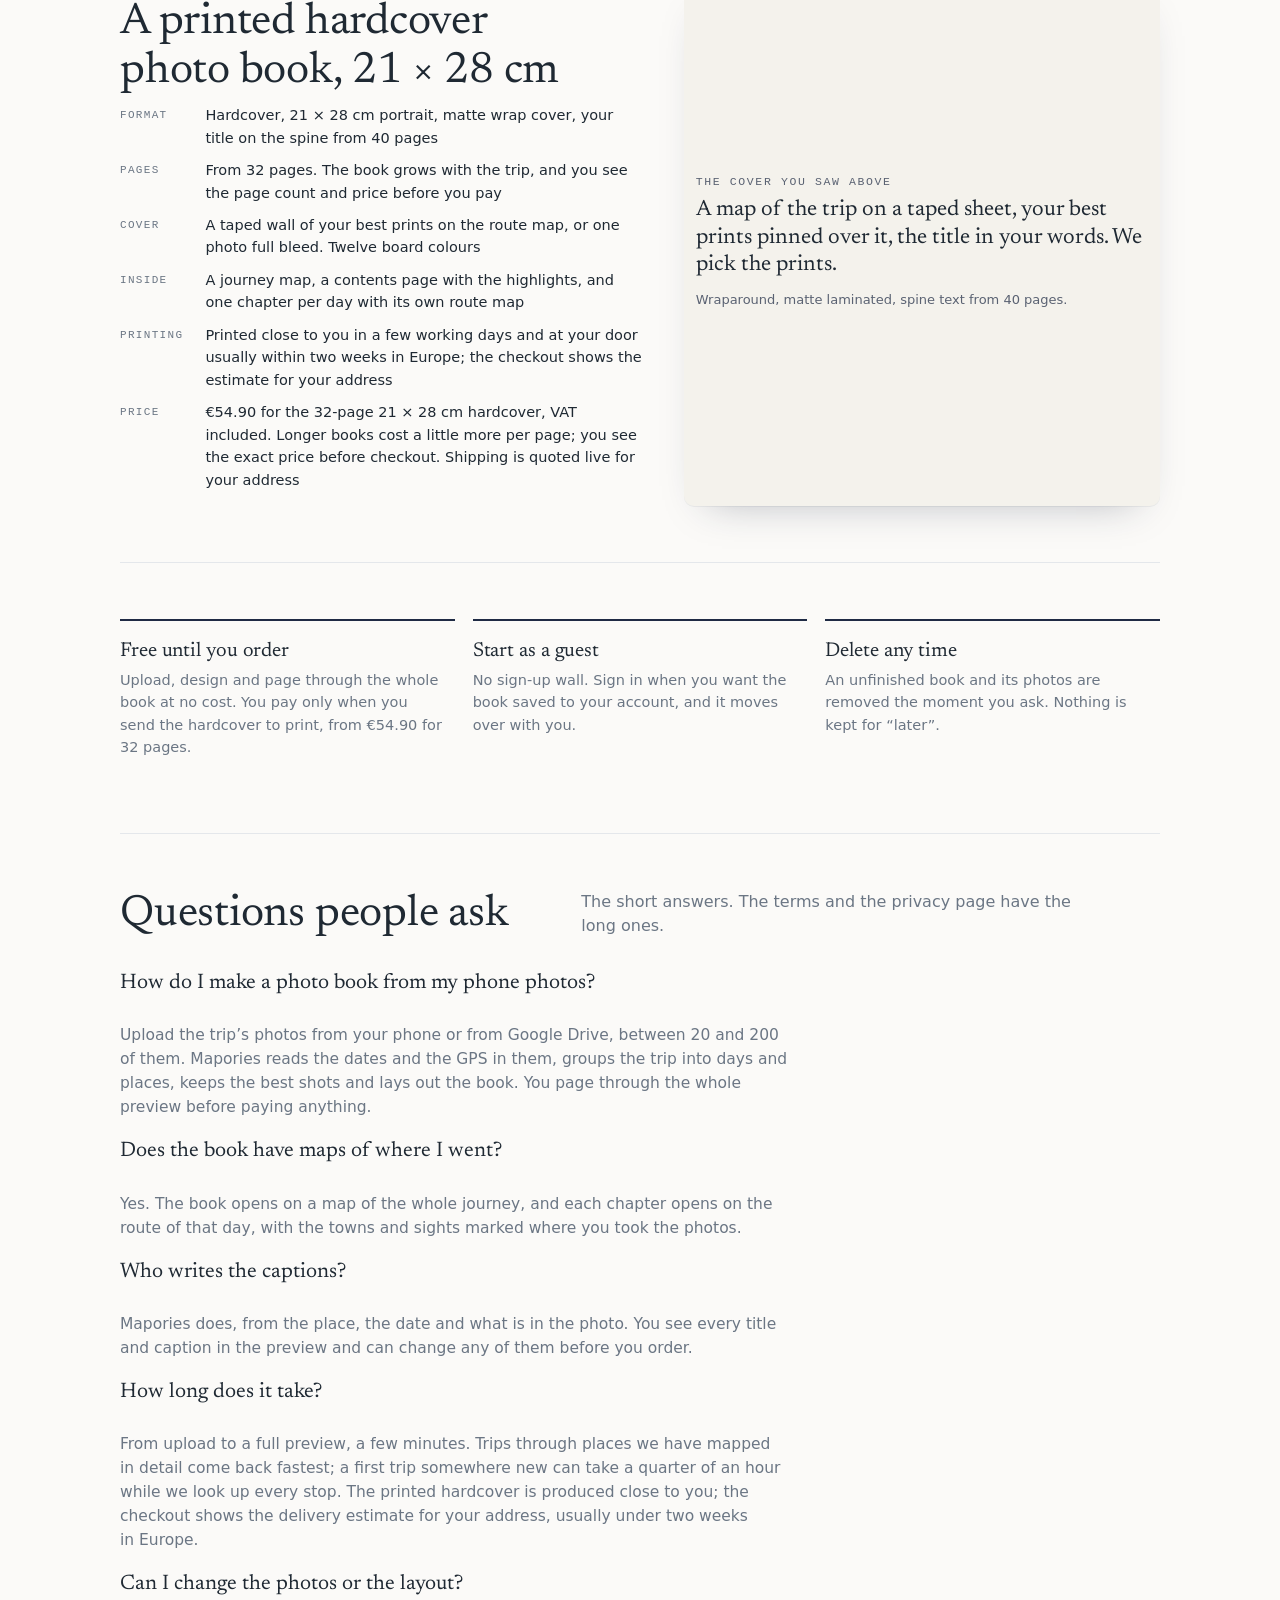
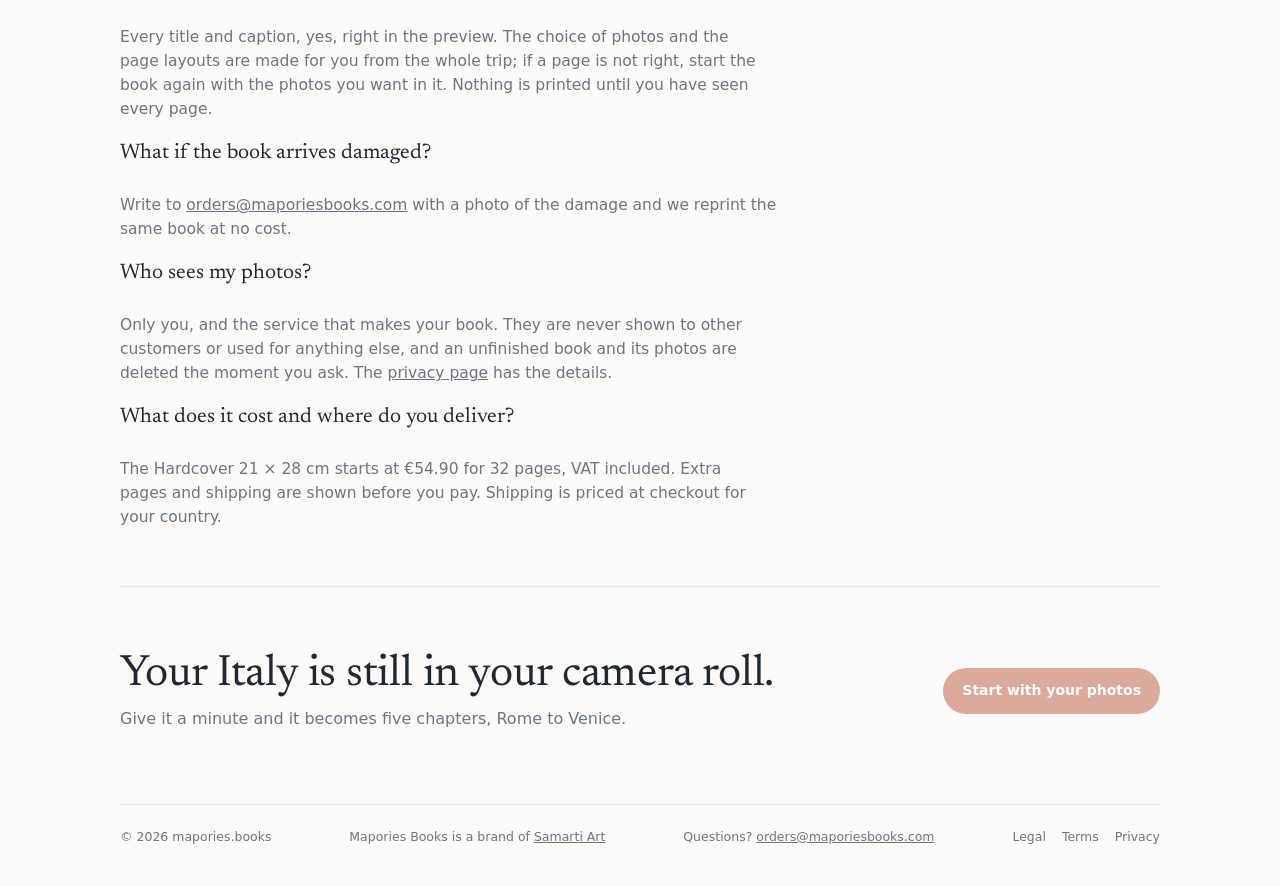
==== commit 281fdf0b: "Landing review: copy fixes, closed-state mailto, FAQ answers, petrol hero (#22) One delivery formula" ====
--- a/index.html
+++ b/index.html
@@ -100,11 +100,11 @@
      chosen route; its CSS is used as generated, scoped and scaled.
      Paper colours are fixed in both themes: it is a printed object. */
   .cover-wrap{position:relative}
-  .cover{position:relative; width:100%; aspect-ratio:231/305; overflow:hidden; border-radius:6px; box-shadow:var(--paper-shadow); background:#e6ddcb}
+  .cover{position:relative; width:100%; aspect-ratio:231/305; overflow:hidden; border-radius:6px; box-shadow:var(--paper-shadow); background:#2f515c}
   .wall-scale{position:absolute; left:0; top:0; width:231mm; height:305mm; transform-origin:0 0; transform:scale(var(--k,1))}
 .wall-scale .wall{position:relative;width:231mm;height:231mm;overflow:hidden;background:#faf7f1}
 .wall-scale .map{position:absolute;inset:0;overflow:hidden}
-.wall-scale .board{position:absolute;inset:0;background:#e6ddcb;background-image:repeating-linear-gradient(0deg,rgba(43,39,36,.025) 0 .3mm,transparent .3mm 1.1mm)}
+.wall-scale .board{position:absolute;inset:0;background:#2f515c;background-image:repeating-linear-gradient(0deg,rgba(43,39,36,.025) 0 .3mm,transparent .3mm 1.1mm)}
 .wall-scale .sheet{position:absolute;left:18mm;top:30mm;right:30mm;bottom:6mm;background:#faf7f1;box-shadow:.6mm 1.2mm 3mm rgba(43,39,36,.24),0 0 .2mm rgba(43,39,36,.12),inset 0 0 0 .25mm rgba(255,255,255,.7)}
 .wall-scale .weave,.wall-scale .ripple,.wall-scale .hem,.wall-scale .fold{position:absolute;inset:0;display:none}
 .wall-scale .pin.corner{display:none;top:auto;left:auto;transform:none}
@@ -124,19 +124,23 @@
 .wall-scale .pin{position:absolute;top:-1.8mm;left:50%;transform:translateX(-50%);width:3.8mm;height:3.8mm;border-radius:50%;border:0.2mm solid #8a7f6a;background:radial-gradient(circle at 35% 30%,#ddd2bd,#978b74 72%)}
 .wall-scale .cap{text-align:center;margin-top:3.2mm;margin-bottom:1.8mm;font:600 8pt Archivo,'Helvetica Neue',Arial,sans-serif;letter-spacing:0.18em;color:#5c534a}
   /* the typography band under the wall, as the coverwrap template sets it */
-  .wall-scale .band{position:absolute; left:0; right:0; top:231mm; height:74mm; background:#e6ddcb; display:flex; align-items:flex-end; justify-content:space-between; padding:12mm 12mm 14mm 15mm; color:#2b2724}
+  .wall-scale .band{position:absolute; left:0; right:0; top:231mm; height:74mm; background:#2f515c; display:flex; align-items:flex-end; justify-content:space-between; padding:12mm 12mm 14mm 15mm; color:#fdfaf5}
   .wall-scale .blk{display:flex; flex-direction:column; gap:5mm}
-  .wall-scale .accent-bar{width:14mm; height:.8mm; background:#c05b33}
+  .wall-scale .accent-bar{width:14mm; height:.8mm; background:#e6a07c}
   .wall-scale .cwp-brand{display:flex; align-items:center; gap:3mm; font:600 9.5pt Archivo,"Helvetica Neue",Arial,sans-serif; letter-spacing:.3em; text-transform:uppercase}
-  .wall-scale .cwp-mark{display:block; width:6mm; color:#2b2724}
+  .wall-scale .cwp-mark{display:block; width:6mm; color:#fdfaf5}
   .wall-scale .cwp-mark svg{display:block; width:100%; height:auto}
   .wall-scale .cwp-title{margin:0; font:300 36pt/1.05 Newsreader,Georgia,"Times New Roman",serif; letter-spacing:-.01em; text-wrap:balance}
-  .wall-scale .cap.cwp-sub{text-align:left; margin:0; text-transform:uppercase; color:#5c534a}
+  .wall-scale .cap.cwp-sub{text-align:left; margin:0; text-transform:uppercase; color:#d9d2c6}
   /* the landing page's one addition: a print answers the day strip */
   .wall-scale .print{cursor:pointer; transition:scale .3s ease, box-shadow .3s ease}
   .wall-scale .print.on{scale:1.06; z-index:3 !important; box-shadow:2mm 4mm 9mm rgba(43,39,36,.34)}
   .wall-scale .print.on .cap{color:#c05b33}
 
+  .boards{display:flex; align-items:center; gap:7px; margin-top:12px; font-size:12px; color:var(--mut)}
+  .boards i{width:16px; height:16px; border-radius:50%; border:1px solid rgba(31,41,51,.14); box-shadow:inset 0 0 0 1px rgba(255,255,255,.25)}
+  .boards i.on{outline:2px solid var(--terra); outline-offset:2px}
+  .boards span{margin-left:4px}
   .days{display:grid; grid-template-columns:repeat(5,1fr); gap:6px; margin-top:16px}
   .day{appearance:none; border:1px solid transparent; background:transparent; border-radius:8px; padding:8px 6px 7px; text-align:left;
     display:flex; flex-direction:column; gap:3px; color:var(--mut); min-width:0; transition:background .15s ease}
@@ -273,6 +277,9 @@
   {"@type":"Question","name":"Does the book have maps of where I went?","acceptedAnswer":{"@type":"Answer","text":"Yes. The book opens on a map of the whole journey, and each chapter opens on the route of that day, with the towns and sights marked where you took the photos."}},
   {"@type":"Question","name":"Who writes the captions?","acceptedAnswer":{"@type":"Answer","text":"Mapories does, from the place, the date and what is in the photo. You see every title and caption in the preview and can change any of them before you order."}},
   {"@type":"Question","name":"How long does it take?","acceptedAnswer":{"@type":"Answer","text":"A few minutes from upload to a full preview; a first trip somewhere we have not mapped in detail can take a quarter of an hour. The printed hardcover is produced close to you; the checkout shows the delivery estimate for your address, usually under two weeks in Europe."}},
+  {"@type":"Question","name":"Can I change the photos or the layout?","acceptedAnswer":{"@type":"Answer","text":"Every title and caption, yes, right in the preview. The choice of photos and the page layouts are made for you from the whole trip; if a page is not right, start the book again with the photos you want in it. Nothing is printed until you have seen every page."}},
+  {"@type":"Question","name":"What if the book arrives damaged?","acceptedAnswer":{"@type":"Answer","text":"Write to orders@maporiesbooks.com with a photo of the damage and we reprint the same book at no cost."}},
+  {"@type":"Question","name":"Who sees my photos?","acceptedAnswer":{"@type":"Answer","text":"Only you, and the service that makes your book. They are never shown to other customers or used for anything else, and an unfinished book and its photos are deleted the moment you ask."}},
   {"@type":"Question","name":"What does it cost and where do you deliver?","acceptedAnswer":{"@type":"Answer","text":"A 21 × 28 cm hardcover starts at €54.90 for 32 pages, VAT included. Extra pages and shipping are shown before you pay; shipping is priced at checkout for your country."}}
  ]}
 ]}
@@ -303,8 +310,8 @@
   <section class="hero">
     <div class="lede">
       <p class="eyebrow">A printed atlas of your trip</p>
-      <h1>The photos are on your phone.<br>The book is <em>one button away.</em></h1>
-      <p class="sub">Upload a trip. We read where you stood, the square, the museum, the fountain, mark the World Heritage sites, keep the best shots, write a caption for every photo and lay out a hardcover with your route on the maps. You page through the whole book free in a few minutes and pay only when you order.</p>
+      <h1>Your trip in a book,<br>your route <em>on real maps.</em></h1>
+      <p class="sub">Upload the photos from your phone, page through the finished book free in a few minutes, and pay only when you order the print.</p>
       <div class="ctas">
         <a href="/app#new" class="btn cta" data-start>Start with your photos</a>
         <a href="#how" class="btn ghost">See how it works</a>
@@ -325,6 +332,7 @@
           <div class="cwp-brand"><span class="cwp-mark"><svg viewBox="0 0 56 56" aria-hidden="true"><path d="M10.0 44.0C18.0 28.0 26.0 40.0 34.0 26.0C38.0 19.0 42.0 16.0 46.0 14.0" stroke="currentColor" stroke-width="3.50" stroke-linecap="round" stroke-dasharray="1 7.0" fill="none"/><circle cx="10.0" cy="44.0" r="5.0" fill="currentColor"/><path d="M44.0 4.0C38.0 4.0 33.0 9.0 33.0 15.0C33.0 23.0 44.0 32.0 44.0 32.0C44.0 32.0 55.0 23.0 55.0 15.0C55.0 9.0 50.0 4.0 44.0 4.0Z" fill="#c05b33"/><circle cx="44.0" cy="15.0" r="3.5" fill="#e6ddcb"/></svg></span>Mapories</div></div>
         </div>
       </div>
+      <div class="boards" aria-label="Twelve board colours, this one is petrol"><i style="background:#e6ddcb" title="Paper"></i><i style="background:#d6c7a8" title="Linen"></i><i style="background:#c9a15c" title="Ochre"></i><i style="background:#cfa196" title="Rose"></i><i style="background:#a4b39c" title="Eucalyptus"></i><i style="background:#b4c3ca" title="Fog"></i><i style="background:#66684a" title="Olive"></i><i style="background:#3d5648" title="Forest"></i><i class="on" style="background:#2f515c" title="Petrol"></i><i style="background:#533a55" title="Plum"></i><i style="background:#232f4a" title="Navy"></i><i style="background:#34302d" title="Charcoal"></i><span>Twelve board colours. This one is petrol.</span></div>
       <div class="days" id="days" role="group" aria-label="Days of the trip"></div>
       <div class="hl" id="hl" aria-live="polite"></div>
     </div>
@@ -339,17 +347,17 @@
       <div class="step">
         <div class="k"><span class="eyebrow">Upload</span><span class="tm">iPhone HEIC · JPEG · RAW</span></div>
         <h3>Your camera roll, straight from the phone or from Google Drive.</h3>
-        <p>Dots land on the map as the photos arrive, named within a second: not “Rome” but the Colosseum, not “Verona” but Juliet’s House. From <span data-bind="floor">20</span> photos up. Photos without a location still make the book, just not the maps.</p>
+        <p>Dots land on the map as the photos arrive, named within a second: not “Rome” but the Colosseum, not “Verona” but Juliet’s House. <span data-bind="floor">20</span> to <span data-bind="max">200</span> photos. Photos without a location still make the book, just not the maps.</p>
         <div class="ticket" data-ticket="upload" aria-label="Replay of the upload ticket"></div>
       </div>
       <div class="step">
         <div class="k"><span class="eyebrow">Design</span><span class="tm" data-bind="preview_time">a few minutes</span></div>
         <h3>Curated, named, captioned and laid out by chapter.</h3>
-        <p>You press one button and page through the finished book <span data-bind="preview_time">a few minutes</span> later. Near-duplicates and blurry frames go. Days become chapters, Rome to Venice in five, each named by the storyteller, and every spread is checked so no page prints blank.</p>
+        <p>You press one button and page through the finished book <span data-bind="preview_time">a few minutes</span> later. Near-duplicates and blurry frames go. Days become chapters, Rome to Venice in five, each with its own title, and every spread is checked so no page prints blank.</p>
         <div class="ticket" data-ticket="design" aria-label="Replay of the design pass"></div>
       </div>
       <div class="step">
-        <div class="k"><span class="eyebrow">Order</span><span class="tm">5 to 9 days to your door</span></div>
+        <div class="k"><span class="eyebrow">Order</span><span class="tm">usually under two weeks</span></div>
         <h3>Page through the whole book first. Then order the hardcover.</h3>
         <p>The full preview is free. The hardcover starts at <span data-bind="price">€54.90</span> for <span data-bind="pages">32</span> pages, VAT included. Shipping is quoted for your address before you pay, and the book is locked the moment you pay, so what you see is exactly what gets printed.</p>
         <div class="ticket" data-ticket="order" aria-label="What happens after you order"></div>
@@ -360,7 +368,7 @@
   <section class="s" id="places">
     <div class="shead">
       <h2>Every place you stood, named in the book</h2>
-      <p>Every photo is placed four levels deep: the country, the town, the street or square, and the place itself, the museum, the fountain, the bridge. When that place is on the UNESCO World Heritage list, the chapter says so: a kicker on its opener, and the stamp on the contents and route pages. These three openers are from this trip’s books, as printed.</p>
+      <p>Every photo is placed by country, town, street or quarter, and the place itself: the museum, the fountain, the bridge. When that place is on the UNESCO World Heritage list, the chapter says so on its opening page, and the stamp appears on the contents and route pages. These three openers are from this trip’s books, as printed.</p>
     </div>
     <div class="openers">
       <div class="opener">
@@ -387,7 +395,7 @@
     <dl class="ladder">
       <dt>Country</dt><dd>Italy</dd>
       <dt>Town</dt><dd>Rome</dd>
-      <dt>Where you stood</dt><dd>Municipio Roma I</dd>
+      <dt>Where you stood</dt><dd>Piazza del Colosseo</dd>
       <dt>The place</dt><dd>Colosseum <span class="stamp"><b>UNESCO</b>World Heritage</span></dd>
     </dl>
   </section>
@@ -439,17 +447,17 @@
         <p class="eyebrow">The book</p>
         <h2 style="margin-top:8px">A printed hardcover photo book, 21 × 28 cm</h2>
         <dl class="spec">
-          <dt>Format</dt><dd>Hardcover, 21 × 28 cm portrait, matte wrap cover with your title on the spine</dd>
+          <dt>Format</dt><dd>Hardcover, 21 × 28 cm portrait, matte wrap cover, your title on the spine from 40 pages</dd>
           <dt>Pages</dt><dd>From <span data-bind="pages">32</span> pages. The book grows with the trip, and you see the page count and price before you pay</dd>
           <dt>Cover</dt><dd>A taped wall of your best prints on the route map, or one photo full bleed. Twelve board colours</dd>
           <dt>Inside</dt><dd>A journey map, a contents page with the highlights, and one chapter per day with its own route map</dd>
-          <dt>Printing</dt><dd>Printed close to you and shipped within 5 to 9 working days<span id="shipTo" hidden></span></dd>
+          <dt>Printing</dt><dd>Printed close to you in a few working days and at your door usually within two weeks in Europe; the checkout shows the estimate for your address<span id="shipTo" hidden></span></dd>
           <dt>Price</dt><dd><span data-bind="price">€54.90</span> for the <span data-bind="pages">32</span>-page 21 × 28 cm hardcover, VAT included. Longer books cost a little more per page; you see the exact price before checkout. Shipping is quoted live for your address</dd>
         </dl>
       </div>
       <div class="mt" style="align-self:stretch; justify-content:center">
         <p class="eyebrow" style="color:#5a6272">The cover you saw above</p>
-        <p style="font-family:Newsreader,Georgia,serif; font-size:22px; line-height:1.25; color:#1f2933">A map of the trip on a taped sheet, your best prints pinned over it, the title in your words. The Art Director picks the prints.</p>
+        <p style="font-family:Newsreader,Georgia,serif; font-size:22px; line-height:1.25; color:#1f2933">A map of the trip on a taped sheet, your best prints pinned over it, the title in your words. We pick the prints.</p>
         <p style="font-size:13px; color:#5a6272">Wraparound, matte laminated, spine text from 40 pages.</p>
       </div>
     </div>
@@ -476,7 +484,13 @@
       <dt>Who writes the captions?</dt>
       <dd>Mapories does, from the place, the date and what is in the photo. You see every title and caption in the preview and can change any of them before you order.</dd>
       <dt>How long does it take?</dt>
-      <dd><span data-bind="preview_time">A few minutes</span> from upload to a full preview. Trips through places we have mapped in detail come back fastest; a first trip somewhere new can take a quarter of an hour while we look up every stop. The printed hardcover is produced close to you; the checkout shows the delivery estimate for your address, usually under two weeks in Europe.</dd>
+      <dd>From upload to a full preview, <span data-bind="preview_time">a few minutes</span>. Trips through places we have mapped in detail come back fastest; a first trip somewhere new can take a quarter of an hour while we look up every stop. The printed hardcover is produced close to you; the checkout shows the delivery estimate for your address, usually under two weeks in Europe.</dd>
+      <dt>Can I change the photos or the layout?</dt>
+      <dd>Every title and caption, yes, right in the preview. The choice of photos and the page layouts are made for you from the whole trip; if a page is not right, start the book again with the photos you want in it. Nothing is printed until you have seen every page.</dd>
+      <dt>What if the book arrives damaged?</dt>
+      <dd>Write to <a href="mailto:orders@maporiesbooks.com">orders@maporiesbooks.com</a> with a photo of the damage and we reprint the same book at no cost.</dd>
+      <dt>Who sees my photos?</dt>
+      <dd>Only you, and the service that makes your book. They are never shown to other customers or used for anything else, and an unfinished book and its photos are deleted the moment you ask. The <a href="/privacy">privacy page</a> has the details.</dd>
       <dt>What does it cost and where do you deliver?</dt>
       <dd>The <span data-bind="product">Hardcover 21 × 28 cm</span> starts at <span data-bind="price">€54.90</span> for <span data-bind="pages">32</span> pages, VAT included. Extra pages and shipping are shown before you pay. <span id="faqShip">Shipping is priced at checkout for your country.</span></dd>
     </dl>
@@ -493,6 +507,7 @@
   <footer>
     <span>© 2026 mapories.books</span>
     <span>Mapories Books is a brand of <a href="https://samartiart.com" style="color:inherit">Samarti Art</a></span>
+    <span>Questions? <a href="mailto:orders@maporiesbooks.com" style="color:inherit">orders@maporiesbooks.com</a></span>
     <nav class="legal"><a href="/legal">Legal</a><a href="/terms">Terms</a><a href="/privacy">Privacy</a></nav>
   </footer>
 
@@ -544,9 +559,9 @@
       ['IMG_2612.HEIC','Lungolago, Como'],['IMG_9018.JPEG','Carsolina, Bellagio'],['IMG_1142.HEIC','Juliet’s House, Verona'],['IMG_1207.HEIC','St. Mark’s Square, Venice']]},
     design: {beat: 1300, head: ['Designing your book…', 'curate · write · lay out'], done: ['32 pages ready', 'Next: page through'], pct: true, clock: 9.3, rows: [
       ['Curator','42 of 61 kept, bursts and near-duplicates out'],['Chapter 1','Colosseum and Roman Forum · 14 photos'],['Chapter 2','Lakeside Promenade in Como · 9 photos'],
-      ['Chapter 3','Lakeshore Stairs of Bellagio · 6 photos'],['Chapter 4','Wandering Historic Verona · 11 photos'],['Chapter 5','Canals and Cloaks of Venice · 21 photos'],['Art Director','32 pages, none blank']]},
+      ['Chapter 3','Lakeshore Stairs of Bellagio · 6 photos'],['Chapter 4','Wandering Historic Verona · 11 photos'],['Chapter 5','Canals and Cloaks of Venice · 21 photos'],['Layout','32 pages, none blank']]},
     order: {beat: 700, head: ['Get the book', '32 pages · hardcover 21 × 28 cm'], done: ['Get the book', '32 pages · hardcover 21 × 28 cm'], pct: false, ring: '€54.90', clock: null, once: true, rows: [
-      ['Pay','Locked the moment you pay'],['Print','What you see is what prints'],['Ship','Printed close to you'],['Track','5 to 9 working days, tracking by email'],['Keep','Reorder the same book any time']]}
+      ['Pay','Locked the moment you pay'],['Print','What you see is what prints'],['Ship','Printed close to you'],['Track','Usually under two weeks, tracking by email'],['Keep','Reorder the same book any time']]}
   };
   document.querySelectorAll('.ticket[data-ticket]').forEach(el => {
     const T = TICKETS[el.dataset.ticket]; if (!T) return;
@@ -632,7 +647,10 @@
         let when = '';
         if (st.until){ const d = new Date(st.until); if (!isNaN(d)) when = ' Back ' + d.toLocaleString('en-GB', {weekday: 'long', hour: '2-digit', minute: '2-digit', timeZoneName: 'short'}) + '.'; }
         n.innerHTML = '<b>Taking a short break.</b><span></span>';
-        n.lastChild.textContent = (st.notice || 'New books are paused for maintenance.') + when;
+        n.lastChild.textContent = (st.notice || 'New books are paused for maintenance.') + when + ' Write to ';
+        const m = document.createElement('a'); m.href = 'mailto:orders@maporiesbooks.com?subject=Tell%20me%20when%20Mapories%20opens';
+        m.textContent = 'orders@maporiesbooks.com'; m.style.color = 'inherit'; n.lastChild.appendChild(m);
+        n.lastChild.appendChild(document.createTextNode(' and we tell you the day it opens.'));
         n.hidden = false;
       }
     }
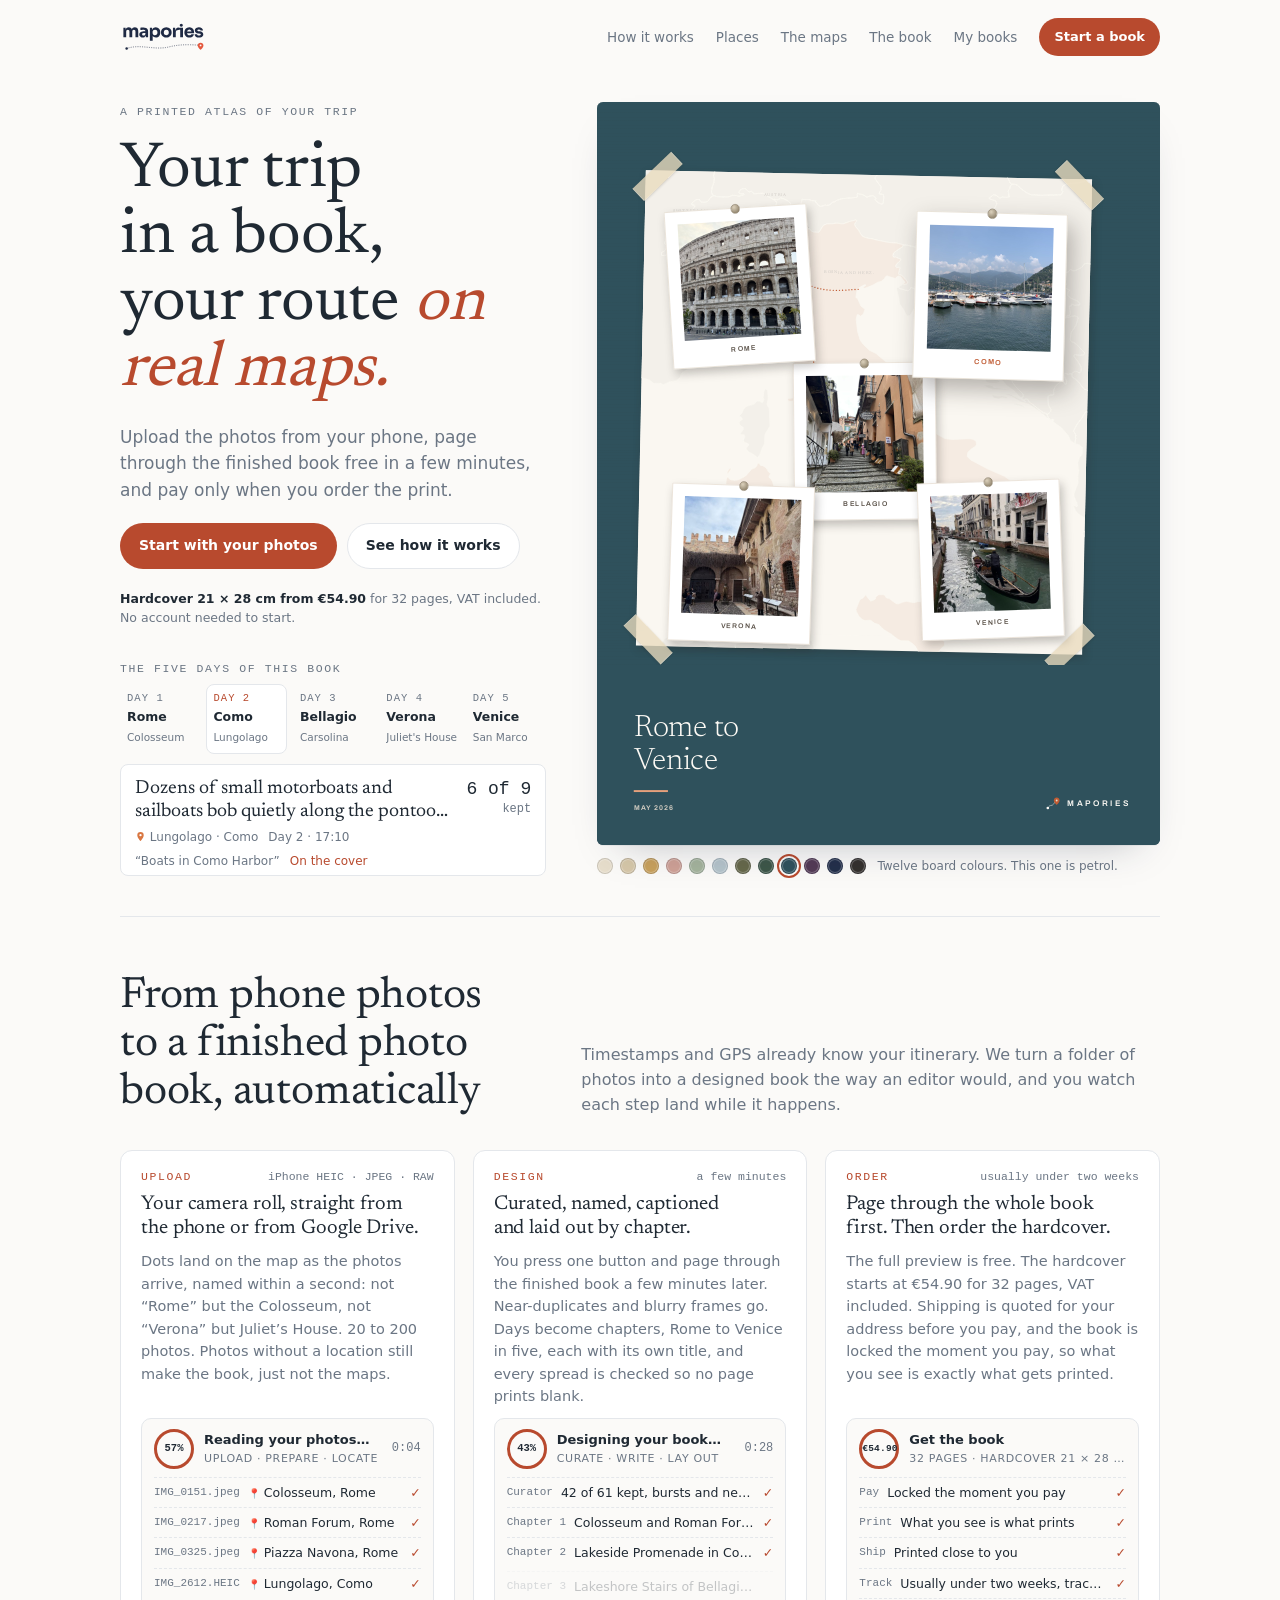
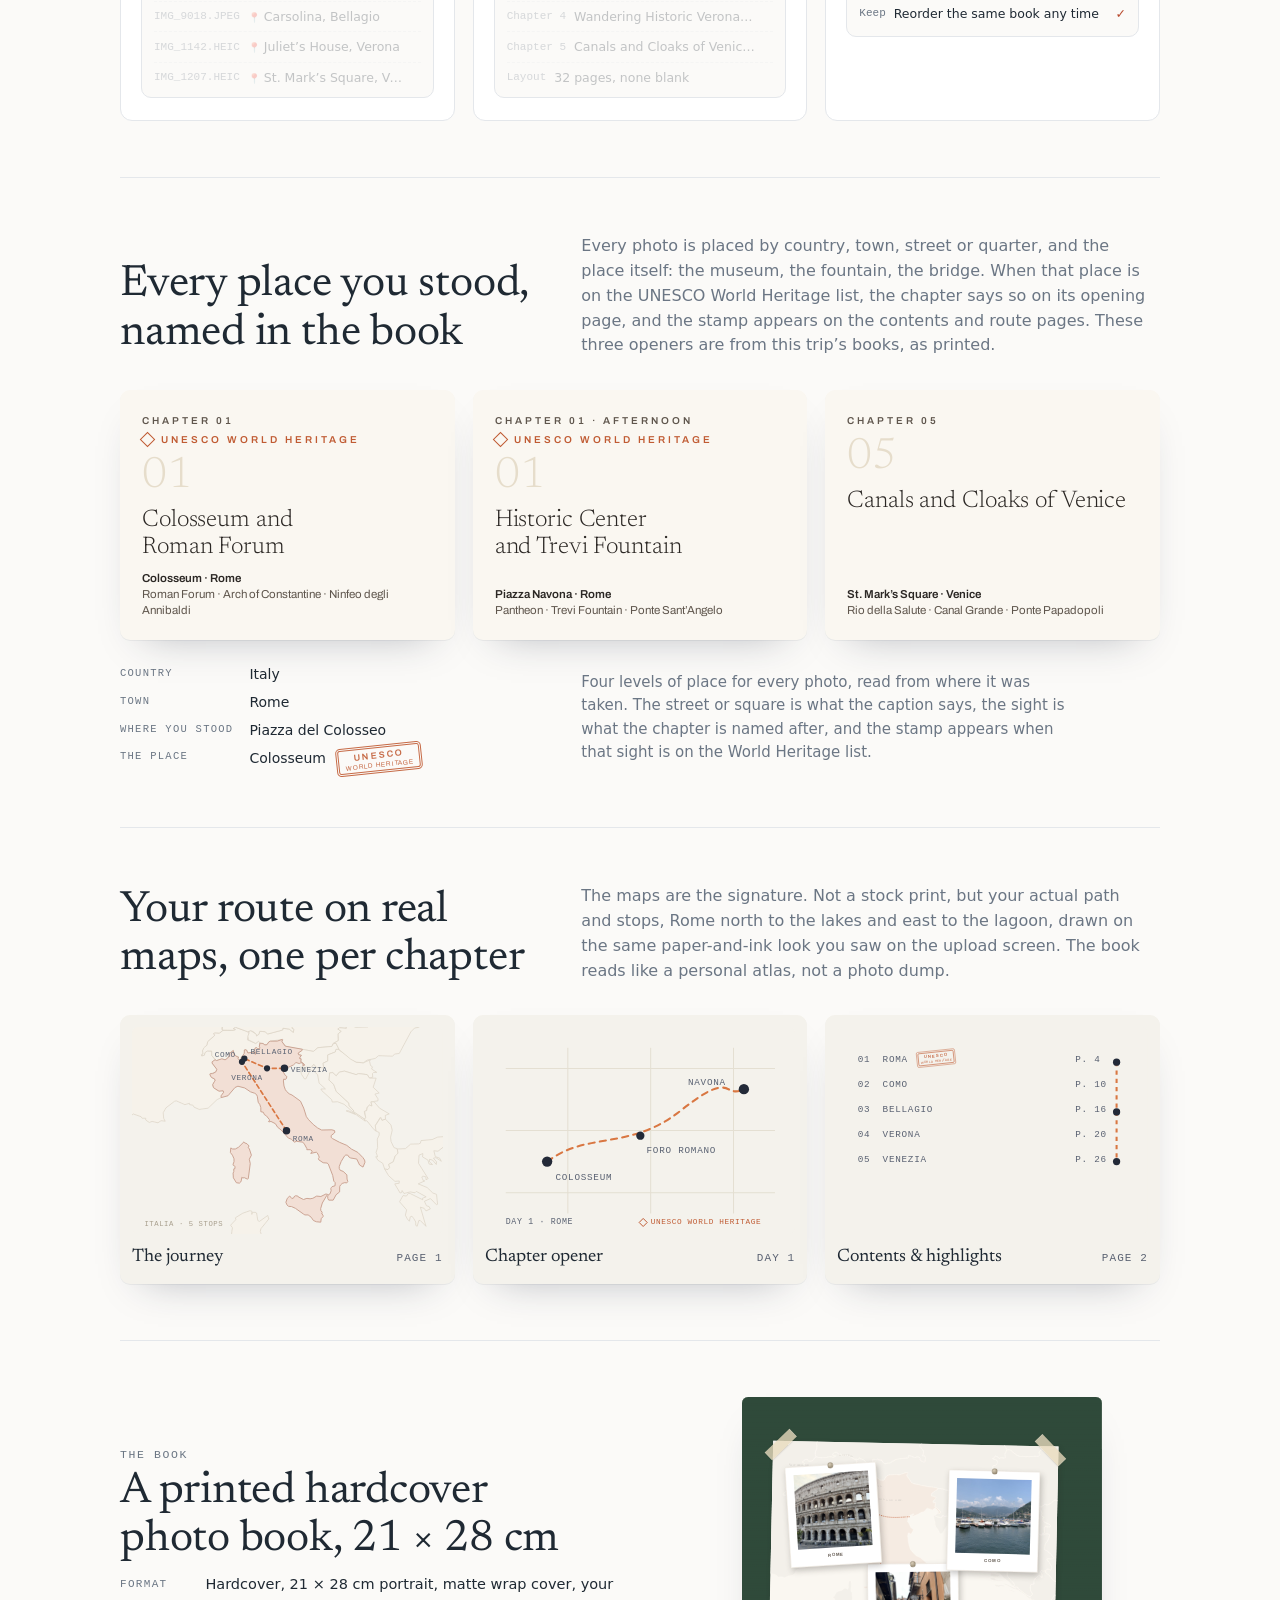
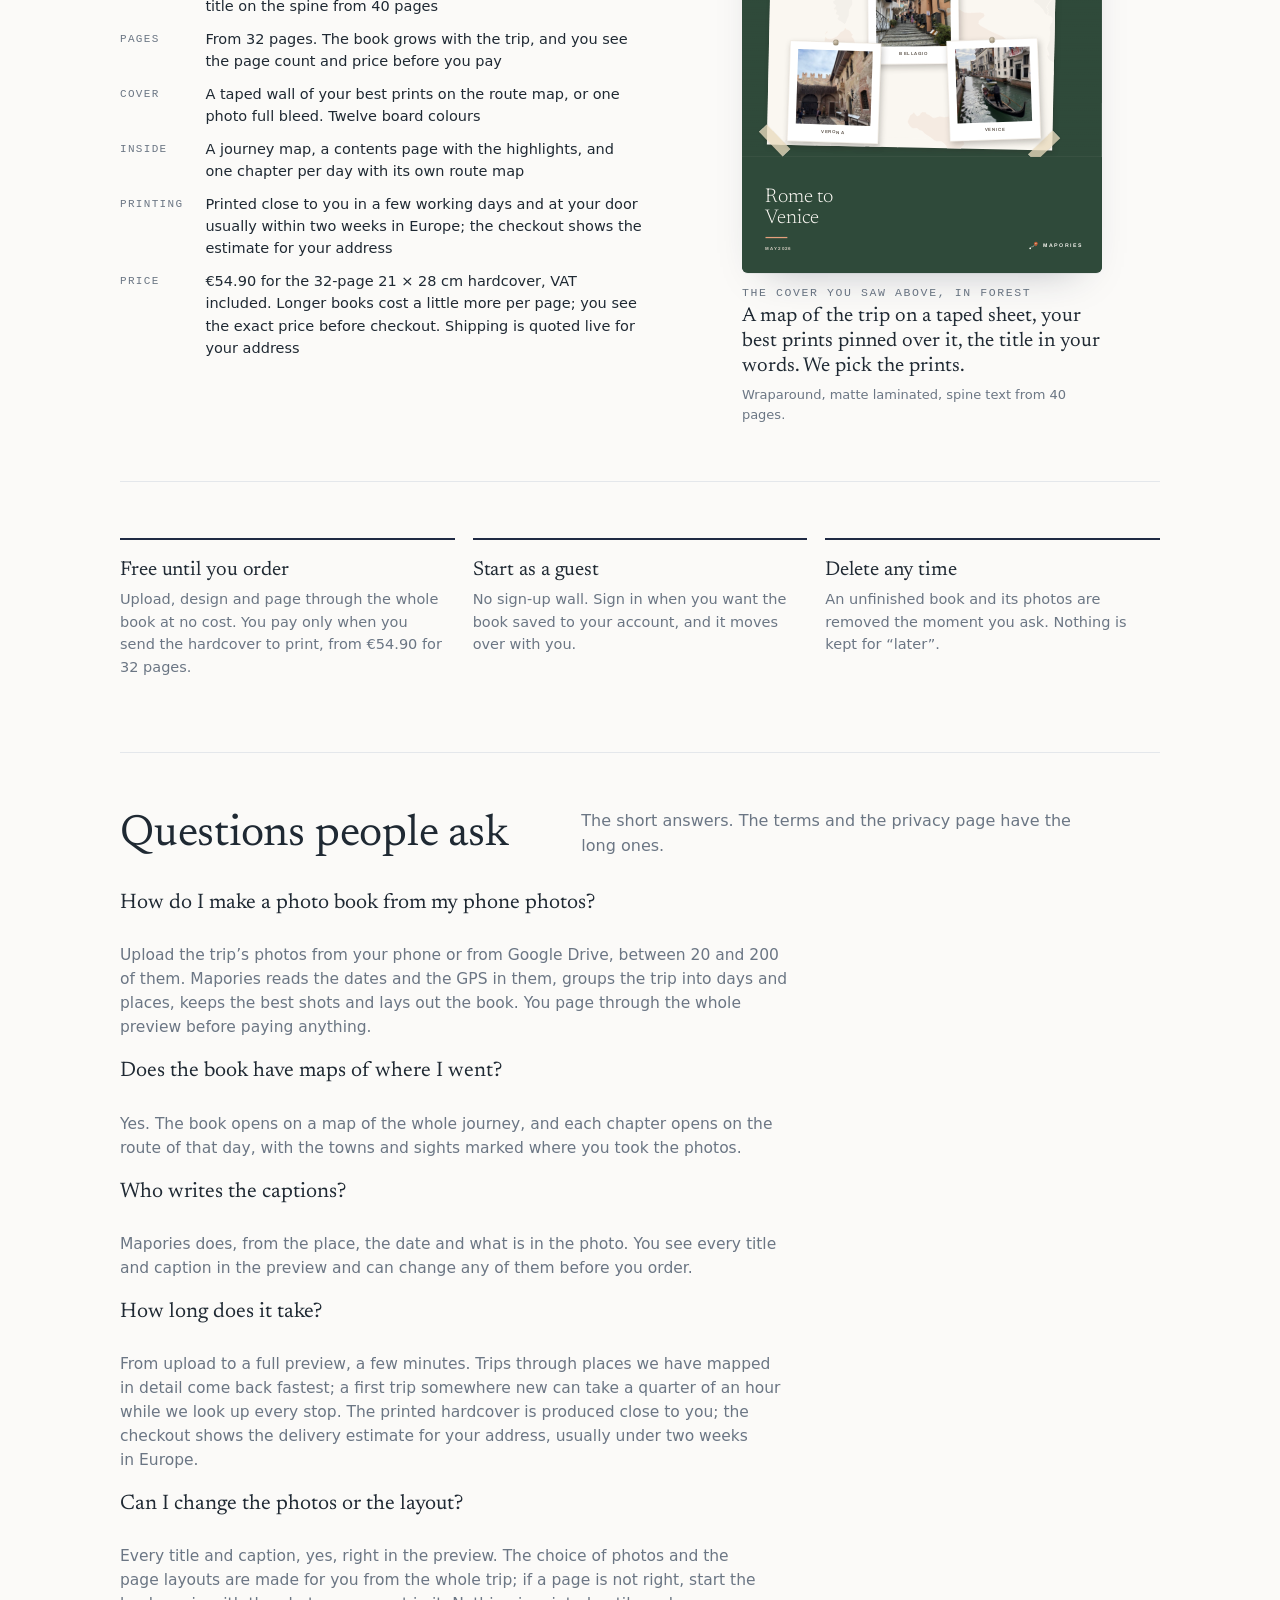
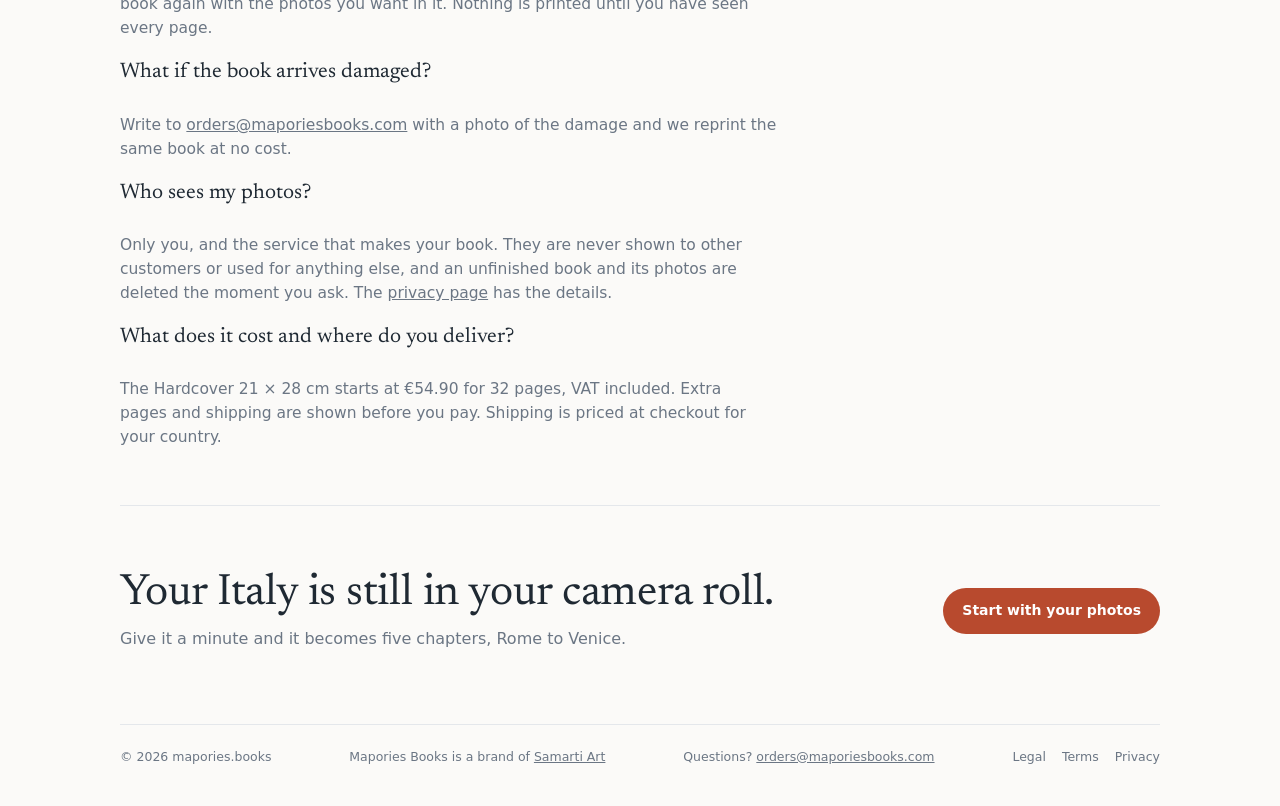
==== commit 16910952: "Launch day: coming-soon curtain until 11:37 EET, then the landing opens itself The start switch lear" ====
--- a/index.html
+++ b/index.html
@@ -11,14 +11,14 @@
 <meta property="og:url" content="https://maporiesbooks.com/">
 <meta property="og:title" content="Mapories Books — a travel photo book with your route on the maps">
 <meta property="og:description" content="A travel photo book made from your phone photos: we read where you stood, keep the best shots, write the captions and lay out a hardcover with your route on the maps. Preview free in minutes, pay only when you order.">
-<meta property="og:image" content="https://maporiesbooks.com/assets/og-image.png">
+<meta property="og:image" content="https://maporiesbooks.com/assets/og-image.png?v=2">
 <meta property="og:image:width" content="1200">
 <meta property="og:image:height" content="630">
 <meta property="og:image:alt" content="A Mapories hardcover: five photo prints taped over a map of Italy, titled Rome to Venice">
 <meta name="twitter:card" content="summary_large_image">
 <meta name="twitter:title" content="Mapories Books — a travel photo book with your route on the maps">
 <meta name="twitter:description" content="Upload a trip. Preview the hardcover in minutes. Pay only when you order.">
-<meta name="twitter:image" content="https://maporiesbooks.com/assets/og-image.png">
+<meta name="twitter:image" content="https://maporiesbooks.com/assets/og-image.png?v=2">
 <title>Mapories Books — a travel photo book with your route on the maps</title>
 <meta name="description" content="A travel photo book made from your phone photos: we read where you stood, keep the best shots, write the captions and lay out a hardcover with your route on the maps. Preview free in minutes, pay only when you order.">
 <style>
@@ -88,10 +88,11 @@
   .notice b{white-space:nowrap}
 
   /* ---- hero ---- */
-  .hero{display:grid; grid-template-columns:minmax(280px,5fr) minmax(0,6fr); gap:clamp(24px,4vw,56px); align-items:start; padding-block:28px 40px}
-  .hero .lede{display:flex; flex-direction:column; gap:22px; padding-top:18px}
+  .hero{display:grid; grid-template-columns:minmax(280px,5fr) minmax(0,6.6fr); gap:clamp(24px,4vw,56px); align-items:stretch; padding-block:28px 40px}
+  .hero .lede{display:flex; flex-direction:column; gap:20px; padding-top:4px}
   .hero .lede p.sub{font-size:17px; color:var(--mut); max-width:38ch; text-wrap:pretty}
   .hero .ctas{display:flex; gap:10px; flex-wrap:wrap; align-items:center}
+  .hero .days-block{margin-top:auto; padding-top:14px; display:flex; flex-direction:column; gap:10px}
   .hero .fine{font-size:12.5px; color:var(--mut)}
   .hero .fine b{color:var(--ink); font-weight:600}
 
@@ -141,18 +142,18 @@
   .boards i{width:16px; height:16px; border-radius:50%; border:1px solid rgba(31,41,51,.14); box-shadow:inset 0 0 0 1px rgba(255,255,255,.25)}
   .boards i.on{outline:2px solid var(--terra); outline-offset:2px}
   .boards span{margin-left:4px}
-  .days{display:grid; grid-template-columns:repeat(5,1fr); gap:6px; margin-top:16px}
+  .days{display:grid; grid-template-columns:repeat(5,1fr); gap:6px}
   .day{appearance:none; border:1px solid transparent; background:transparent; border-radius:8px; padding:8px 6px 7px; text-align:left;
     display:flex; flex-direction:column; gap:3px; color:var(--mut); min-width:0; transition:background .15s ease}
   .day .d{white-space:nowrap; font:500 10.5px/1 ui-monospace,SFMono-Regular,Menlo,monospace; letter-spacing:.1em; text-transform:uppercase}
   .day .w{font-size:12.5px; font-weight:600; color:var(--ink); white-space:nowrap; overflow:hidden; text-overflow:ellipsis}
-  .day .p{font-size:10.5px; color:var(--mut); white-space:nowrap}
+  .day .p{font-size:10.5px; color:var(--mut); white-space:nowrap; overflow:hidden; text-overflow:ellipsis}
   .day:hover{background:var(--navysoft)}
   .day[aria-pressed="true"]{background:var(--card); border-color:var(--line); color:var(--terra)}
   .day[aria-pressed="true"] .d{color:var(--terra)}
   /* the day card keeps one size while the days roll: room for a two-line
      caption and one meta row, whatever the day says */
-  .hl{margin-top:8px; background:var(--card); border:1px solid var(--line); border-radius:8px; padding:12px 14px; display:grid;
+  .hl{margin-top:0; background:var(--card); border:1px solid var(--line); border-radius:8px; padding:12px 14px; display:grid;
     grid-template-columns:1fr auto; gap:12px; align-items:start; height:112px; overflow:hidden}
   .hl .t{min-width:0; display:flex; flex-direction:column; gap:2px}
   .hl .cap{font-family:Newsreader,Georgia,serif; font-size:19px; line-height:1.25; color:var(--ink); text-wrap:pretty; height:calc(2 * 1.25em); overflow:hidden; display:-webkit-box; -webkit-line-clamp:2; -webkit-box-orient:vertical}
@@ -176,7 +177,9 @@
   .opener .chp{font:300 24px/1.1 Newsreader,Georgia,serif; letter-spacing:-.005em; text-wrap:balance}
   .opener .where{font:400 11.5px/1.4 Archivo,"Helvetica Neue",Arial,sans-serif; color:#5f564d; margin-top:auto}
   .opener .where b{font-weight:600; color:#2b2724}
-  .ladder{display:grid; grid-template-columns:auto 1fr; gap:6px 16px; font-size:14px; margin-top:18px; max-width:52ch}
+  .ladder-row{display:grid; grid-template-columns:minmax(0,1fr) minmax(0,1.4fr); gap:24px 48px; align-items:center; margin-top:24px}
+  .ladder-row p{color:var(--mut); font-size:15px; max-width:52ch; text-wrap:pretty}
+  .ladder{display:grid; grid-template-columns:auto 1fr; gap:6px 16px; font-size:14px; margin:0; max-width:52ch}
   .ladder dt{font:500 10.5px/1.9 ui-monospace,SFMono-Regular,Menlo,monospace; letter-spacing:.12em; text-transform:uppercase; color:var(--mut)}
   .ladder dd{margin:0}
   .ladder dd .stamp{margin-left:8px}
@@ -234,6 +237,9 @@
   .mt .c span{font:400 11px/1 ui-monospace,SFMono-Regular,Menlo,monospace; letter-spacing:.1em; text-transform:uppercase; color:#5a6272}
 
   .book{display:grid; grid-template-columns:minmax(0,1.1fr) minmax(0,1fr); gap:40px; align-items:center}
+  .book-cover{max-width:360px; margin-inline:auto}
+  .cover2, .cover2 .board, .cover2 .band{background-color:#2f4a3a}
+  .cover2 .print{cursor:default}
   .spec{display:grid; grid-template-columns:auto 1fr; gap:10px 22px; font-size:14.5px; margin-top:8px}
   .spec dt{color:var(--mut); font:500 11px/1.6 ui-monospace,SFMono-Regular,Menlo,monospace; letter-spacing:.12em; text-transform:uppercase; padding-top:3px}
   .spec dd{margin:0}
@@ -250,17 +256,41 @@
   footer .legal a:hover{color:var(--ink)}
 
 
+  /* the coming-soon curtain: shown until the opening minute, then lifted */
+  html.soon{overflow:hidden}
+  .curtain{position:fixed; inset:0; z-index:100; background:#f4f2ec; color:#1f2933; overflow:auto; display:flex; flex-direction:column;
+    padding-left:max(16px,env(safe-area-inset-left,0px)); padding-right:max(16px,env(safe-area-inset-right,0px))}
+  .curtain header{padding:22px clamp(0px,2vw,24px)}
+  .curtain header img{height:30px; width:auto; display:block}
+  .curtain main{flex:1; display:flex; flex-direction:column; align-items:center; justify-content:center; gap:clamp(20px,4vw,36px); padding:0 0 48px}
+  .curtain .pic{position:relative; width:100%; max-width:1200px}
+  .curtain .pic img{width:100%; max-width:100%; height:auto; display:block; aspect-ratio:1200/630}
+  .curtain .opening{position:absolute; right:clamp(8px,3vw,36px); top:clamp(8px,3vw,36px); transform:rotate(-7deg);
+    display:grid; justify-items:center; padding:10px 16px 8px; border:2.5px solid #c66a46; border-radius:5px; color:#c05b33; background:rgba(250,247,241,.82);
+    font:600 clamp(11px,1.4vw,15px)/1.3 ui-monospace,SFMono-Regular,Menlo,monospace; letter-spacing:.2em; text-transform:uppercase; white-space:nowrap;
+    box-shadow:0 1px 0 rgba(255,255,255,.6) inset; opacity:.92}
+  .curtain .opening b{font-size:1.5em; font-weight:600; letter-spacing:.12em}
+  .curtain .soon{text-align:center}
+  .curtain .soon p{display:inline-flex; align-items:center; gap:10px; margin:0; font-size:13px; letter-spacing:.16em; text-transform:uppercase; color:#6b7684}
+  .curtain .soon p::before{content:""; width:8px; height:8px; border-radius:50%; background:#e0583a}
+  .curtain .soon h1{font:400 clamp(30px,5vw,56px)/1.05 Newsreader,Georgia,serif; margin:10px 0 0; letter-spacing:-.005em; color:#1f2933}
+  @media (max-width:560px){ .curtain .opening{right:6px; top:6px; padding:6px 10px 5px; letter-spacing:.12em} }
   @media (max-width:880px){
-    .hero{grid-template-columns:1fr}
+    /* phone: the text, then the cover, then the days that point at it */
+    .hero{display:flex; flex-direction:column; gap:22px}
+    .hero .lede{display:contents}
+    .hero .cover-wrap{order:1}
+    .hero .days-block{order:2; padding-top:0}
     .steps,.maps3,.trust,.openers{grid-template-columns:1fr}
     .steps{grid-template-rows:none}
     .step{grid-template-rows:auto; grid-row:auto}
-    .shead,.book{grid-template-columns:1fr}
+    .shead,.book,.ladder-row{grid-template-columns:1fr}
     .final{grid-template-columns:1fr}
     .bar nav a.hide{display:none}
   }
   @media (max-width:560px){
-    .days{grid-template-columns:repeat(4,1fr)}
+    .days{grid-template-columns:repeat(5,1fr)}
+    .hl .meta .stamp{display:none}
     .day .w{display:none}
     .day .p{display:none}
   }
@@ -268,9 +298,9 @@
 </style>
 <script type="application/ld+json">
 {"@context":"https://schema.org","@graph":[
- {"@type":"Organization","@id":"https://maporiesbooks.com/#org","name":"Mapories Books","legalName":"Samarti Art Ltd.","url":"https://maporiesbooks.com/","logo":"https://maporiesbooks.com/assets/og-image.png","email":"office@maporiesbooks.com","sameAs":["https://samartiart.com"]},
+ {"@type":"Organization","@id":"https://maporiesbooks.com/#org","name":"Mapories Books","legalName":"Samarti Art Ltd.","url":"https://maporiesbooks.com/","logo":"https://maporiesbooks.com/assets/og-image.png?v=2","email":"office@maporiesbooks.com","sameAs":["https://samartiart.com"]},
  {"@type":"WebSite","@id":"https://maporiesbooks.com/#site","url":"https://maporiesbooks.com/","name":"Mapories Books","publisher":{"@id":"https://maporiesbooks.com/#org"}},
- {"@type":"Product","name":"Mapories photobook","description":"A printed hardcover atlas of one trip: your photos, captions and route maps, laid out automatically from the photos' dates and places.","image":"https://maporiesbooks.com/assets/og-image.png","brand":{"@type":"Brand","name":"Mapories Books"},"offers":{"@type":"Offer","url":"https://maporiesbooks.com/","priceCurrency":"EUR","price":"54.90","priceValidUntil":"2027-12-31","availability":"https://schema.org/InStock","seller":{"@id":"https://maporiesbooks.com/#org"}}}
+ {"@type":"Product","name":"Mapories photobook","description":"A printed hardcover atlas of one trip: your photos, captions and route maps, laid out automatically from the photos' dates and places.","image":"https://maporiesbooks.com/assets/og-image.png?v=2","brand":{"@type":"Brand","name":"Mapories Books"},"offers":{"@type":"Offer","url":"https://maporiesbooks.com/","priceCurrency":"EUR","price":"54.90","priceValidUntil":"2027-12-31","availability":"https://schema.org/InStock","seller":{"@id":"https://maporiesbooks.com/#org"}}}
 ,
  {"@type":"FAQPage","mainEntity":[
   {"@type":"Question","name":"How do I make a photo book from my phone photos?","acceptedAnswer":{"@type":"Answer","text":"Upload the trip's photos from your phone or from Google Drive, between 20 and 200 of them. Mapories reads the dates and the GPS in them, groups the trip into days and places, keeps the best shots and lays out the book. You page through the whole preview before paying anything."}},
@@ -286,6 +316,24 @@
 </script>
 </head>
 <body>
+<div class="curtain" id="curtain" hidden aria-label="Coming soon">
+  <header><img src="assets/wordmark.svg" alt="mapories.books" width="103" height="36"></header>
+  <main>
+    <div class="pic">
+      <img src="assets/coming-soon.png" width="1200" height="630" alt="A Mapories photobook, Winter Stones of Rome, over a map of Italy">
+      <div class="opening"><span>Opening</span><b>29 Oct 2026</b><span id="openingTime">11:37 EET</span></div>
+    </div>
+    <div class="soon">
+      <p>Coming soon</p>
+      <h1>Your trip, designed into a printed photobook.</h1>
+    </div>
+  </main>
+</div>
+<script>
+  // the curtain goes up before the first paint: the opening minute is in the
+  // HTML as well as in site.json, so there is no flash of the page underneath
+  (function(){ var at = Date.parse('2026-10-29T11:37:00+02:00'); if (Date.now() < at){ document.getElementById('curtain').hidden = false; document.documentElement.classList.add('soon'); } })();
+</script>
 <svg width="0" height="0" style="position:absolute" aria-hidden="true">
   <symbol id="pin" viewBox="0 0 16 16">
     <path fill="currentColor" d="M8 1.2C5.4 1.2 3.3 3.3 3.3 5.9c0 3.5 4.7 8.9 4.7 8.9s4.7-5.4 4.7-8.9C12.7 3.3 10.6 1.2 8 1.2zm0 6.5a1.9 1.9 0 1 1 0-3.8 1.9 1.9 0 0 1 0 3.8z"/>
@@ -317,7 +365,12 @@
         <a href="#how" class="btn ghost">See how it works</a>
       </div>
       <p class="notice" id="startNotice" hidden role="status"></p>
-      <p class="fine"><b><span data-bind="product">Hardcover 21 × 28 cm</span> from <span data-bind="price">€54.90</span></b> for <span data-bind="pages">32</span> pages, VAT included. The button takes you straight to the upload screen. No account needed to start.<span id="deliverLine" hidden></span></p>
+      <p class="fine"><b><span data-bind="product">Hardcover 21 × 28 cm</span> from <span data-bind="price">€54.90</span></b> for <span data-bind="pages">32</span> pages, VAT included. No account needed to start.<span id="deliverLine" hidden></span></p>
+      <div class="days-block">
+        <p class="eyebrow days-label">The five days of this book</p>
+        <div class="days" id="days" role="group" aria-label="Days of the trip"></div>
+        <div class="hl" id="hl" aria-live="polite"></div>
+      </div>
     </div>
 
     <div class="cover-wrap">
@@ -333,8 +386,6 @@
         </div>
       </div>
       <div class="boards" aria-label="Twelve board colours, this one is petrol"><i style="background:#e6ddcb" title="Paper"></i><i style="background:#d6c7a8" title="Linen"></i><i style="background:#c9a15c" title="Ochre"></i><i style="background:#cfa196" title="Rose"></i><i style="background:#a4b39c" title="Eucalyptus"></i><i style="background:#b4c3ca" title="Fog"></i><i style="background:#66684a" title="Olive"></i><i style="background:#3d5648" title="Forest"></i><i class="on" style="background:#2f515c" title="Petrol"></i><i style="background:#533a55" title="Plum"></i><i style="background:#232f4a" title="Navy"></i><i style="background:#34302d" title="Charcoal"></i><span>Twelve board colours. This one is petrol.</span></div>
-      <div class="days" id="days" role="group" aria-label="Days of the trip"></div>
-      <div class="hl" id="hl" aria-live="polite"></div>
     </div>
   </section>
 
@@ -392,12 +443,15 @@
         <span class="where"><b>St. Mark’s Square · Venice</b><br>Rio della Salute · Canal Grande · Ponte Papadopoli</span>
       </div>
     </div>
-    <dl class="ladder">
-      <dt>Country</dt><dd>Italy</dd>
-      <dt>Town</dt><dd>Rome</dd>
-      <dt>Where you stood</dt><dd>Piazza del Colosseo</dd>
-      <dt>The place</dt><dd>Colosseum <span class="stamp"><b>UNESCO</b>World Heritage</span></dd>
-    </dl>
+    <div class="ladder-row">
+      <dl class="ladder">
+        <dt>Country</dt><dd>Italy</dd>
+        <dt>Town</dt><dd>Rome</dd>
+        <dt>Where you stood</dt><dd>Piazza del Colosseo</dd>
+        <dt>The place</dt><dd>Colosseum <span class="stamp"><b>UNESCO</b>World Heritage</span></dd>
+      </dl>
+      <p>Four levels of place for every photo, read from where it was taken. The street or square is what the caption says, the sight is what the chapter is named after, and the stamp appears when that sight is on the World Heritage list.</p>
+    </div>
   </section>
 
   <section class="s" id="maps">
@@ -455,10 +509,11 @@
           <dt>Price</dt><dd><span data-bind="price">€54.90</span> for the <span data-bind="pages">32</span>-page 21 × 28 cm hardcover, VAT included. Longer books cost a little more per page; you see the exact price before checkout. Shipping is quoted live for your address</dd>
         </dl>
       </div>
-      <div class="mt" style="align-self:stretch; justify-content:center">
-        <p class="eyebrow" style="color:#5a6272">The cover you saw above</p>
-        <p style="font-family:Newsreader,Georgia,serif; font-size:22px; line-height:1.25; color:#1f2933">A map of the trip on a taped sheet, your best prints pinned over it, the title in your words. We pick the prints.</p>
-        <p style="font-size:13px; color:#5a6272">Wraparound, matte laminated, spine text from 40 pages.</p>
+      <div class="book-cover">
+        <div class="cover cover2" id="cover2" aria-label="The cover you saw above, on the forest board"></div>
+        <p class="eyebrow" style="margin-top:14px">The cover you saw above, in forest</p>
+        <p style="font-family:Newsreader,Georgia,serif; font-size:20px; line-height:1.25; margin-top:6px">A map of the trip on a taped sheet, your best prints pinned over it, the title in your words. We pick the prints.</p>
+        <p style="font-size:13px; color:var(--mut); margin-top:6px">Wraparound, matte laminated, spine text from 40 pages.</p>
       </div>
     </div>
   </section>
@@ -521,16 +576,20 @@
     {d:2, name:'Como',     poi:'Lungolago', title:'Boats in Como Harbor',      cap:'Dozens of small motorboats and sailboats bob quietly along the pontoons under soft summer clouds.', n:9, kept:6, time:'17:10', wall:true},
     {d:3, name:'Bellagio', poi:'Carsolina', title:'Cobbled Alley of Bellagio', cap:'Shops and wine bars climb the steep pebble stairway under terracotta walls.', n:6, kept:4, time:'11:30', wall:true},
     {d:4, name:'Verona',   poi:'Juliet\'s House', title:'Courtyard by the Balcony', cap:'Visitors gather in the courtyard of Juliet\'s House beneath the famous stone balcony and gothic windows.', n:11, kept:8, time:'10:40', wall:true},
-    {d:5, name:'Venice',   poi:'Palazzi Contarini degli Scrigni', title:'Gondola on Rio Waters', cap:'A gondolier guides passengers past pale stone facades and arched windows.', n:21, kept:14, time:'11:05', wall:true}
+    {d:5, name:'Venice',   poi:'San Marco', title:'Gondola on Rio Waters', cap:'A gondolier guides passengers past pale stone facades and arched windows.', n:21, kept:14, time:'11:05', wall:true}
   ];
   // the wall is authored in mm (231 × 305) and scaled to the column
   const cover = document.getElementById('cover'), ws = document.getElementById('wallScale');
   const MM = 96 / 25.4;
   function fit(){ ws.style.setProperty('--k', (cover.clientWidth / (231 * MM)).toFixed(4)); }
   fit(); new ResizeObserver(fit).observe(cover);
+  // the same wall once more under The book, on another board
+  const c2 = document.getElementById('cover2');
+  if (c2){ const w2 = ws.cloneNode(true); w2.removeAttribute('id'); c2.appendChild(w2);
+    const fit2 = () => w2.style.setProperty('--k', (c2.clientWidth / (231 * MM)).toFixed(4)); fit2(); new ResizeObserver(fit2).observe(c2); }
 
   const days = document.getElementById('days');
-  days.innerHTML = STOPS.map((st, i) => '<button type="button" class="day" data-i="'+i+'" aria-pressed="false"><span class="d">Day '+st.d+'</span><span class="w">'+st.name+'</span><span class="p">'+(st.wall ? 'on cover' : 'in book')+'</span></button>').join('');
+  days.innerHTML = STOPS.map((st, i) => '<button type="button" class="day" data-i="'+i+'" aria-pressed="false"><span class="d">Day '+st.d+'</span><span class="w">'+st.name+'</span><span class="p">'+(st.poi || '')+'</span></button>').join('');
   const hl = document.getElementById('hl');
   const pinSvg = '<svg viewBox="0 0 24 24" aria-hidden="true"><path d="M12 2a7 7 0 0 0-7 7c0 5 7 13 7 13s7-8 7-13a7 7 0 0 0-7-7zm0 9.5A2.5 2.5 0 1 1 12 6.5a2.5 2.5 0 0 1 0 5z" fill="currentColor"/></svg>';
   let cur = -1, timer = 0;
@@ -638,22 +697,42 @@
         dl.hidden = false;
       }
     }
-    // the switch: off means every start button goes quiet and says why
+    // the switch: off means every start button goes quiet and says why.
+    // With an opening time set, the page opens itself at that minute on the
+    // viewer's clock, so the launch needs no deploy to land on the hour.
     const st = s.start || {};
-    if (st.enabled === false){
-      starts.forEach(a => { a.setAttribute('aria-disabled', 'true'); a.removeAttribute('href'); a.addEventListener('click', e => e.preventDefault()); });
-      const n = document.getElementById('startNotice');
+    const until = st.until ? new Date(st.until) : null;
+    const opensAt = until && !isNaN(until) ? until.getTime() : null;
+    const n = document.getElementById('startNotice');
+    const curtain = document.getElementById('curtain');
+    const quiet = e => e.preventDefault();
+    function wake(){
+      if (curtain){ curtain.hidden = true; document.documentElement.classList.remove('soon'); }
+      starts.forEach(a => { a.removeAttribute('aria-disabled'); a.href = app + (s.start_path || '/app#new'); a.removeEventListener('click', quiet); });
+      if (n) n.hidden = true;
+    }
+    if (st.enabled === false && !(opensAt && Date.now() >= opensAt)){
+      if (curtain && opensAt){ curtain.hidden = false; document.documentElement.classList.add('soon');
+        const ot = document.getElementById('openingTime'); if (ot) ot.textContent = until.toLocaleTimeString('en-GB', {hour: '2-digit', minute: '2-digit', timeZoneName: 'short'}); }
+      starts.forEach(a => { a.setAttribute('aria-disabled', 'true'); a.removeAttribute('href'); a.addEventListener('click', quiet); });
       if (n){
-        let when = '';
-        if (st.until){ const d = new Date(st.until); if (!isNaN(d)) when = ' Back ' + d.toLocaleString('en-GB', {weekday: 'long', hour: '2-digit', minute: '2-digit', timeZoneName: 'short'}) + '.'; }
-        n.innerHTML = '<b>Taking a short break.</b><span></span>';
-        n.lastChild.textContent = (st.notice || 'New books are paused for maintenance.') + when + ' Write to ';
-        const m = document.createElement('a'); m.href = 'mailto:orders@maporiesbooks.com?subject=Tell%20me%20when%20Mapories%20opens';
-        m.textContent = 'orders@maporiesbooks.com'; m.style.color = 'inherit'; n.lastChild.appendChild(m);
-        n.lastChild.appendChild(document.createTextNode(' and we tell you the day it opens.'));
+        if (opensAt){
+          const sameDay = until.toDateString() === new Date().toDateString();
+          const when = sameDay ? 'today at ' + until.toLocaleTimeString('en-GB', {hour: '2-digit', minute: '2-digit', timeZoneName: 'short'})
+            : until.toLocaleString('en-GB', {weekday: 'long', hour: '2-digit', minute: '2-digit', timeZoneName: 'short'});
+          n.innerHTML = '<b>Coming soon.</b><span></span>';
+          n.lastChild.textContent = (st.notice || 'New books open') + ' ' + when + '.';
+        } else {
+          n.innerHTML = '<b>Taking a short break.</b><span></span>';
+          n.lastChild.textContent = (st.notice || 'New books are paused for maintenance.') + ' Write to ';
+          const m = document.createElement('a'); m.href = 'mailto:orders@maporiesbooks.com?subject=Tell%20me%20when%20Mapories%20opens';
+          m.textContent = 'orders@maporiesbooks.com'; m.style.color = 'inherit'; n.lastChild.appendChild(m);
+          n.lastChild.appendChild(document.createTextNode(' and we tell you the day it opens.'));
+        }
         n.hidden = false;
       }
-    }
+      if (opensAt) setTimeout(wake, Math.min(opensAt - Date.now() + 250, 2147483647));
+    } else wake();
   }
   fetch(url + (url.includes('?') ? '&' : '?') + 'v=' + Date.now(), {cache: 'no-store', credentials: 'omit'})
     .then(r => r.ok ? r.json() : null).then(s => { if (s) apply(s); }).catch(() => {});
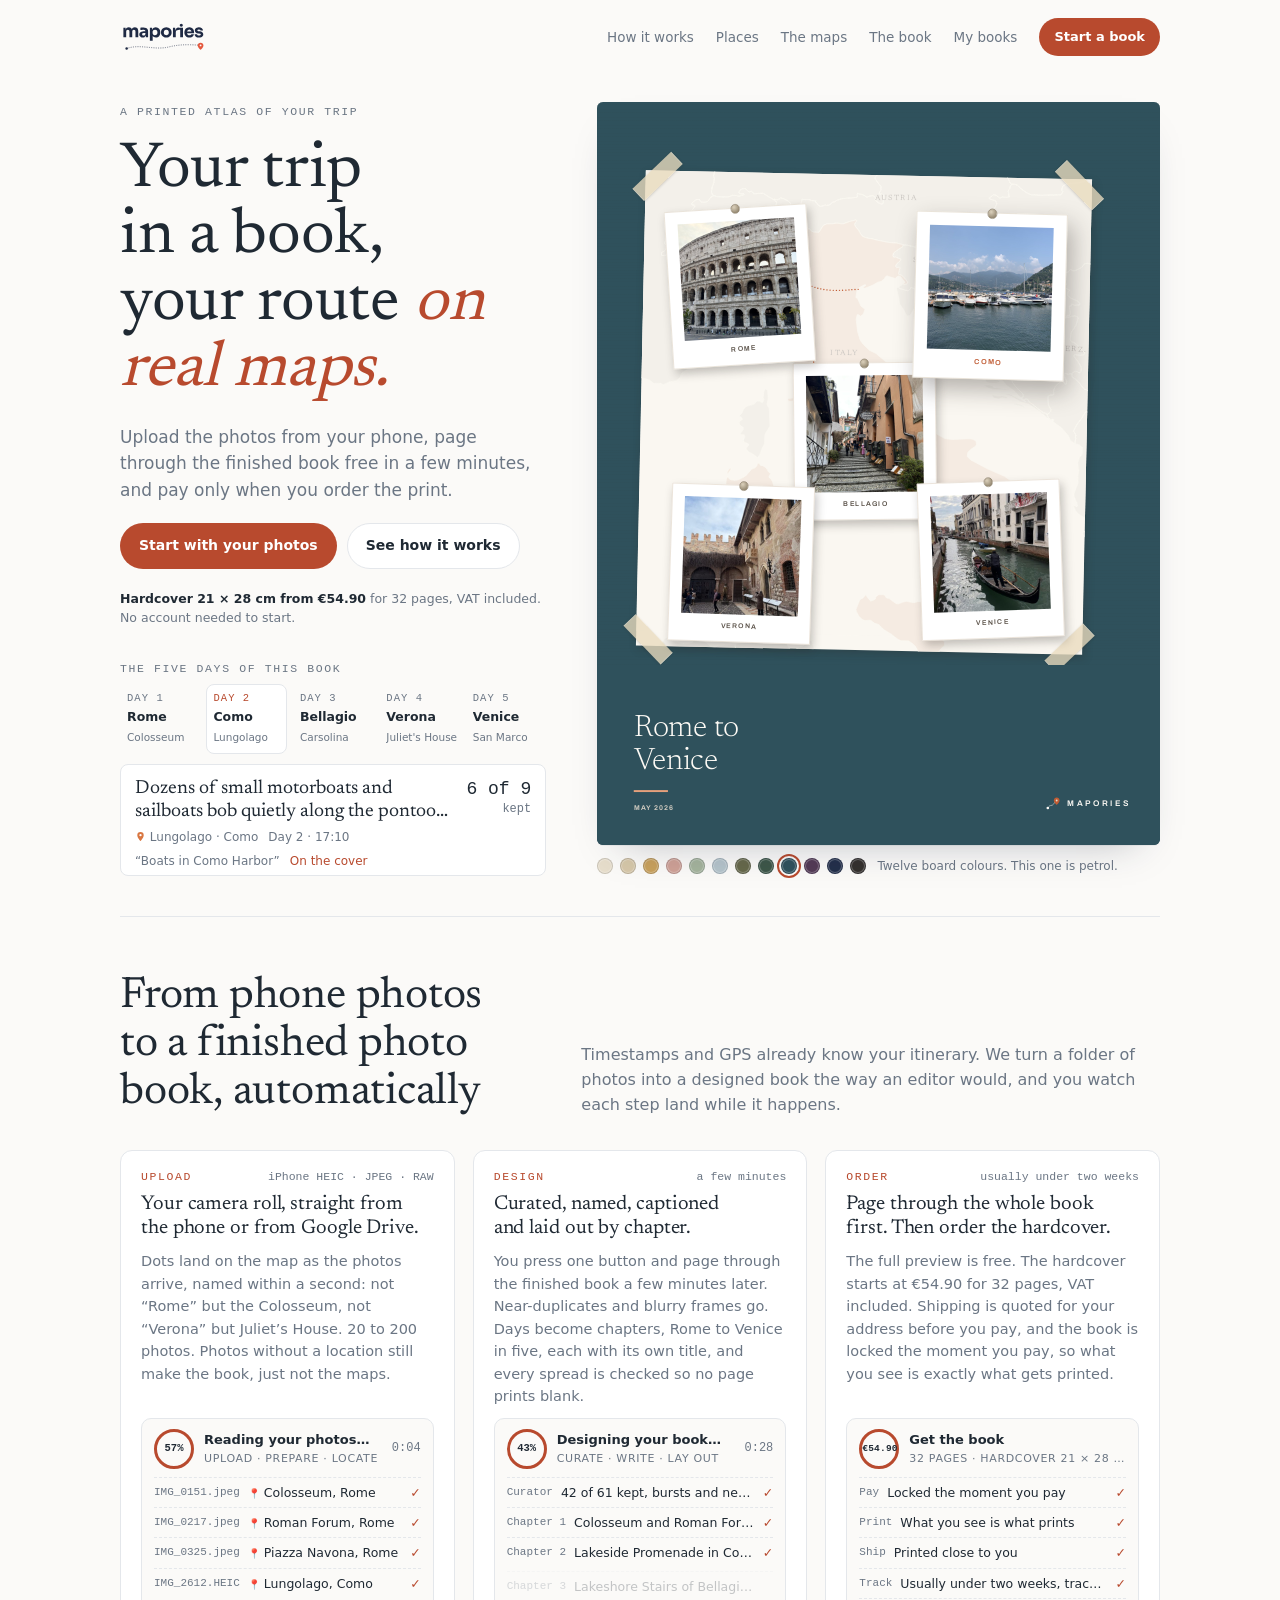
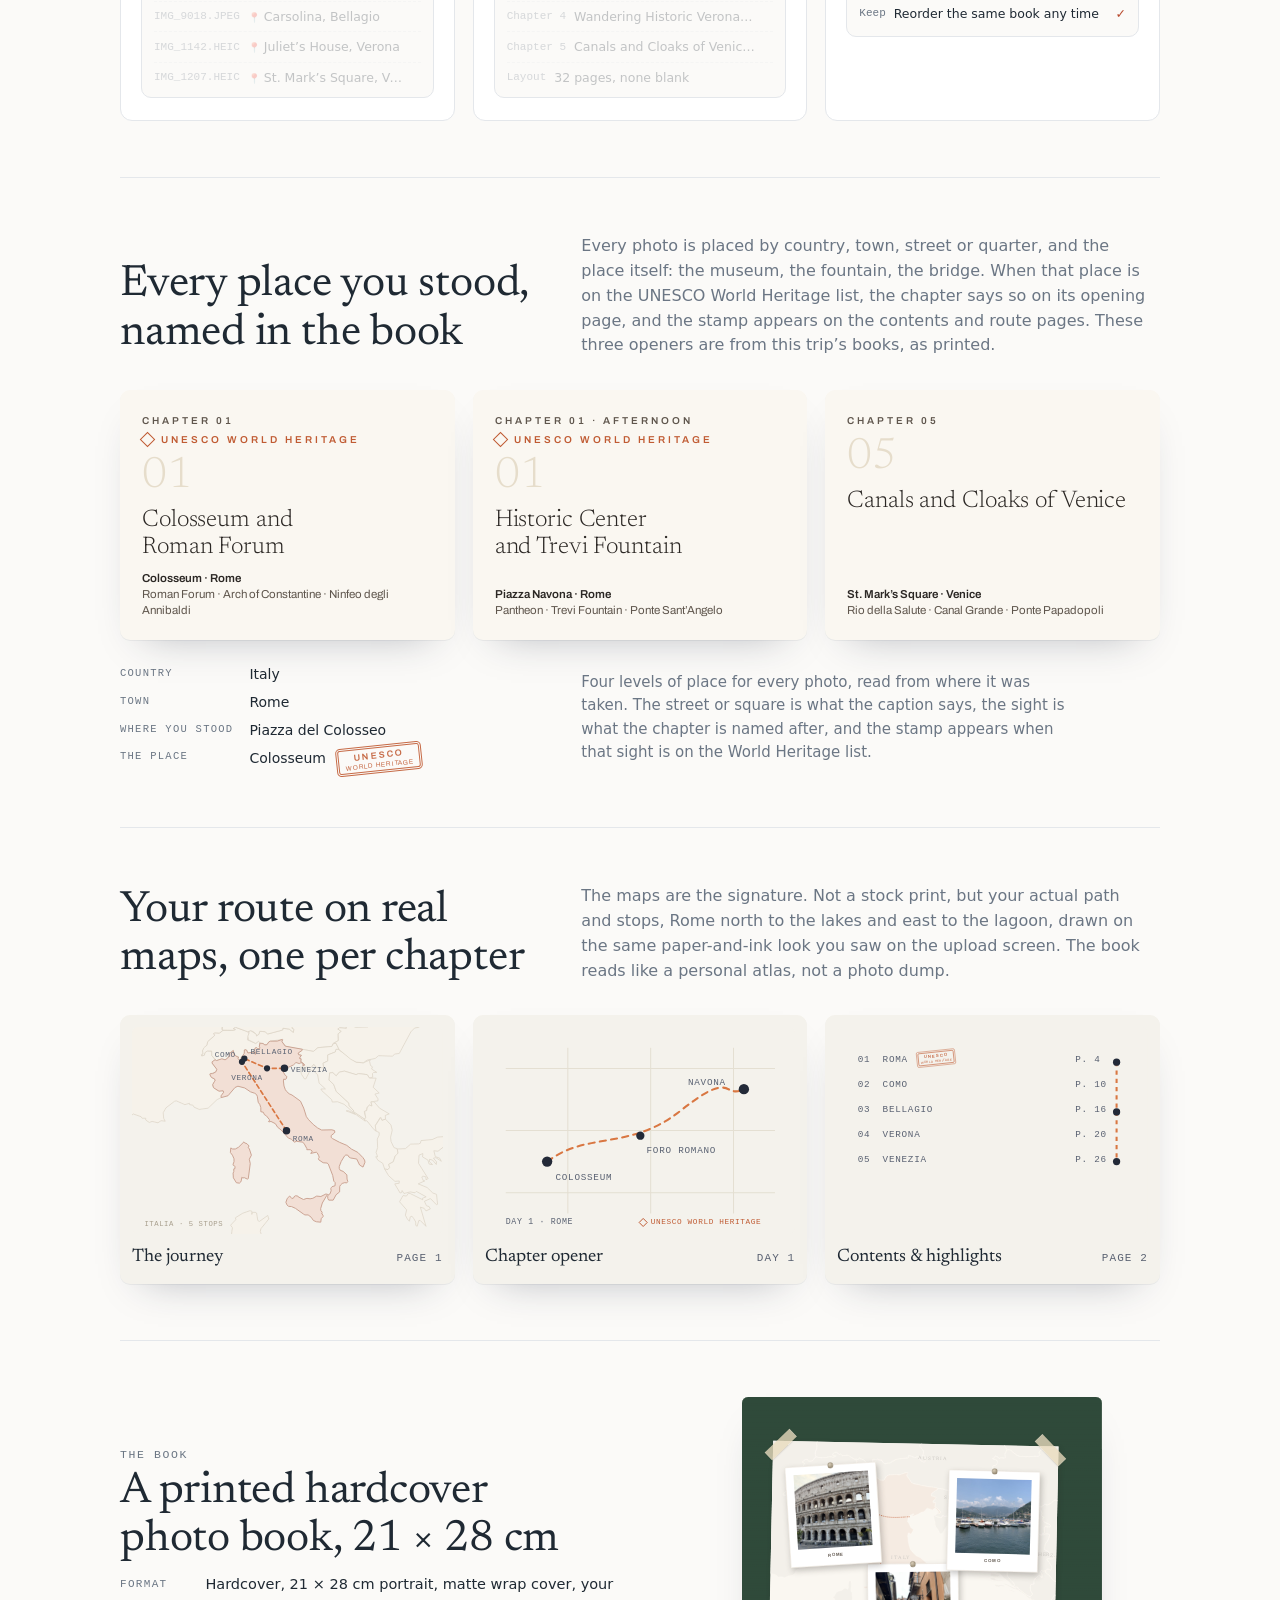
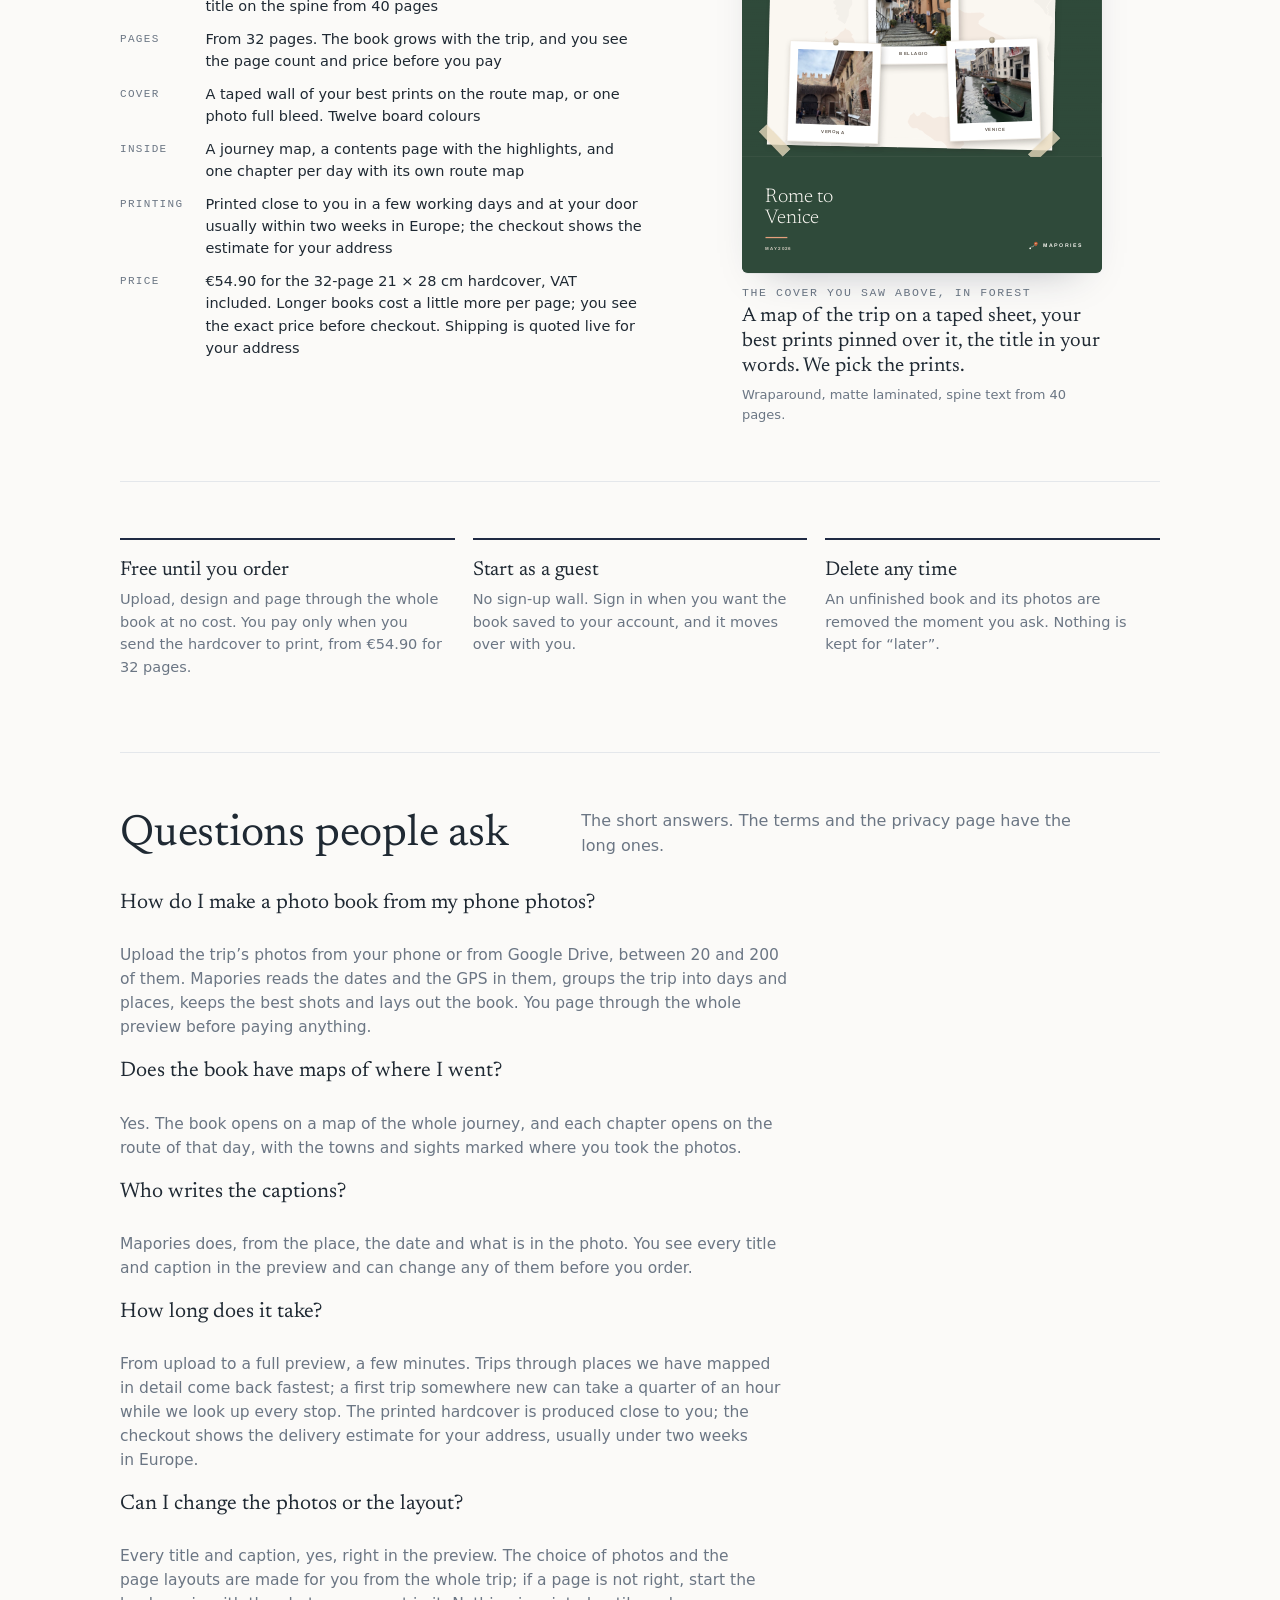
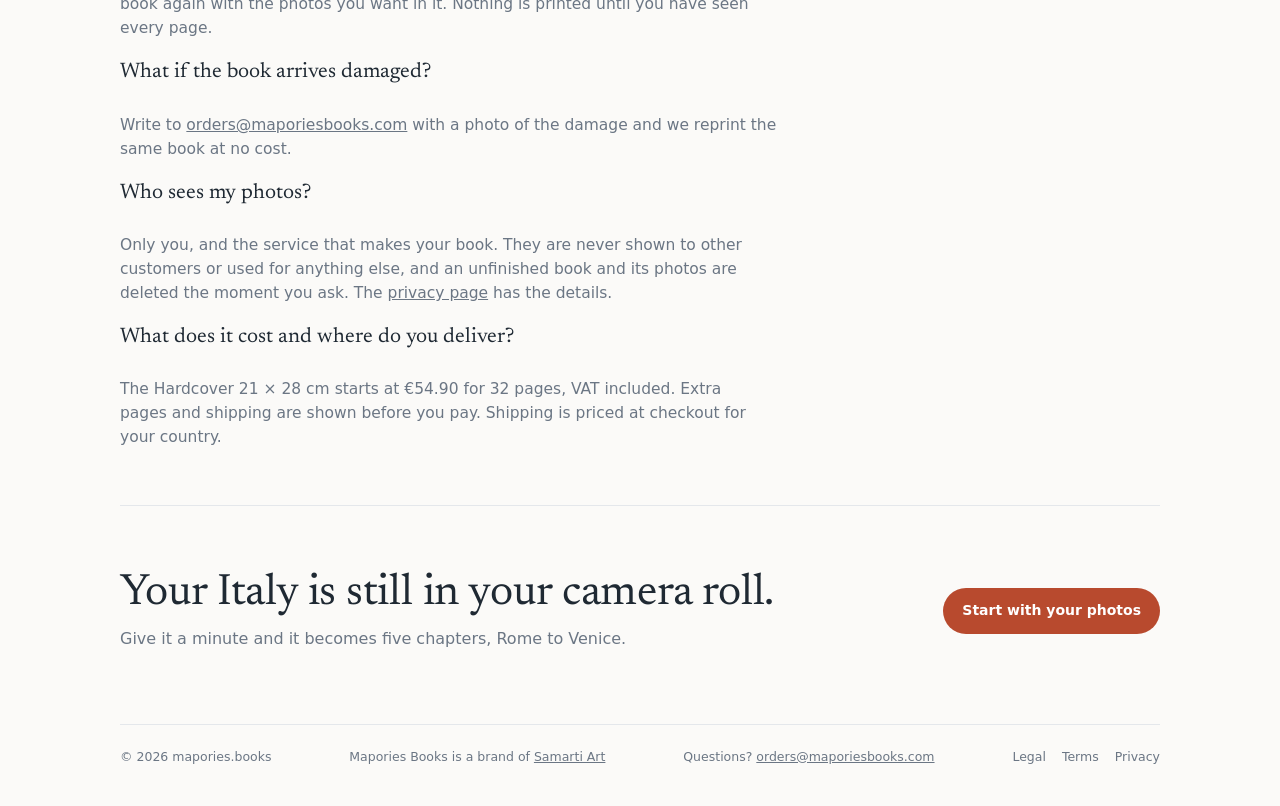
==== commit 8297300b: "Opening minute moved to 11:35 EET Co-Authored-By: Claude Fable 5.1 <noreply@anthropic.com>" ====
--- a/index.html
+++ b/index.html
@@ -321,7 +321,7 @@
   <main>
     <div class="pic">
       <img src="assets/coming-soon.png" width="1200" height="630" alt="A Mapories photobook, Winter Stones of Rome, over a map of Italy">
-      <div class="opening"><span>Opening</span><b>29 Oct 2026</b><span id="openingTime">11:37 EET</span></div>
+      <div class="opening"><span>Opening</span><b>29 Oct 2026</b><span id="openingTime">11:35 EET</span></div>
     </div>
     <div class="soon">
       <p>Coming soon</p>
@@ -332,7 +332,7 @@
 <script>
   // the curtain goes up before the first paint: the opening minute is in the
   // HTML as well as in site.json, so there is no flash of the page underneath
-  (function(){ var at = Date.parse('2026-10-29T11:37:00+02:00'); if (Date.now() < at){ document.getElementById('curtain').hidden = false; document.documentElement.classList.add('soon'); } })();
+  (function(){ var at = Date.parse('2026-10-29T11:35:00+02:00'); if (Date.now() < at){ document.getElementById('curtain').hidden = false; document.documentElement.classList.add('soon'); } })();
 </script>
 <svg width="0" height="0" style="position:absolute" aria-hidden="true">
   <symbol id="pin" viewBox="0 0 16 16">
